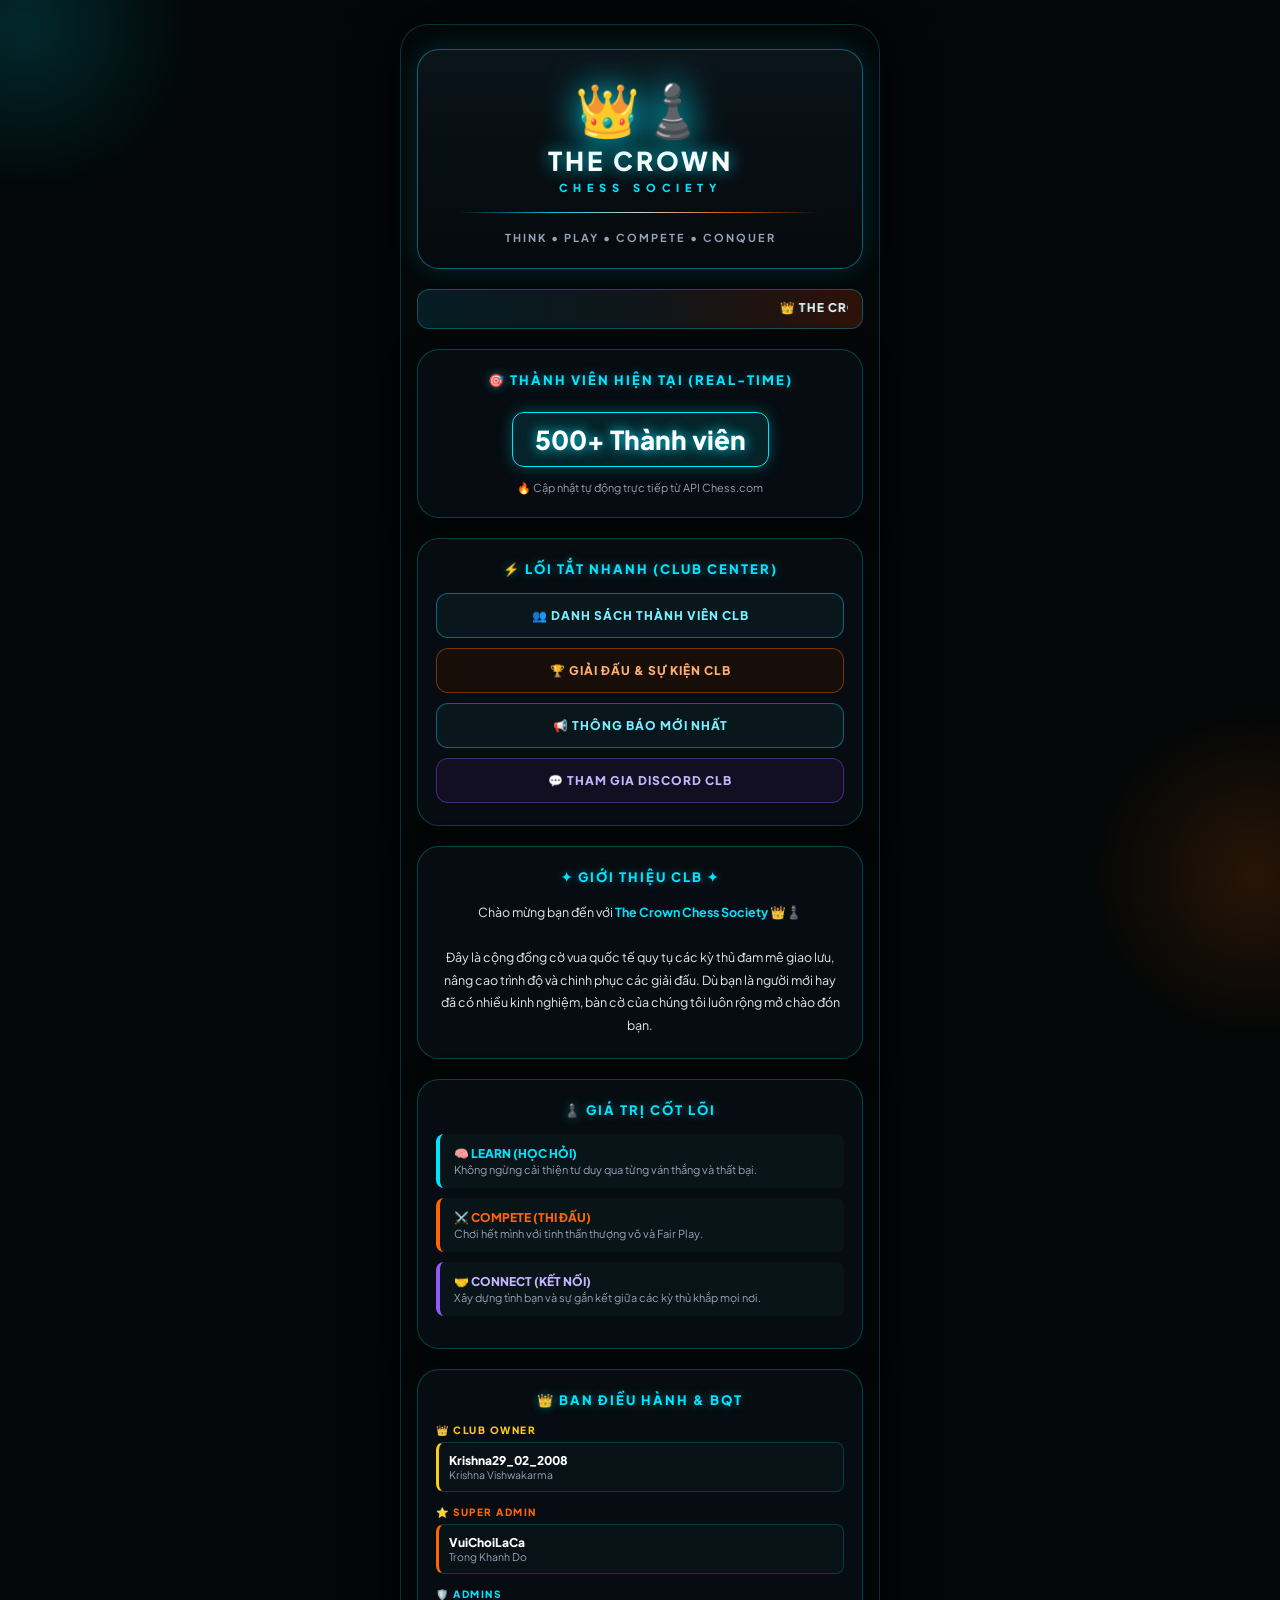
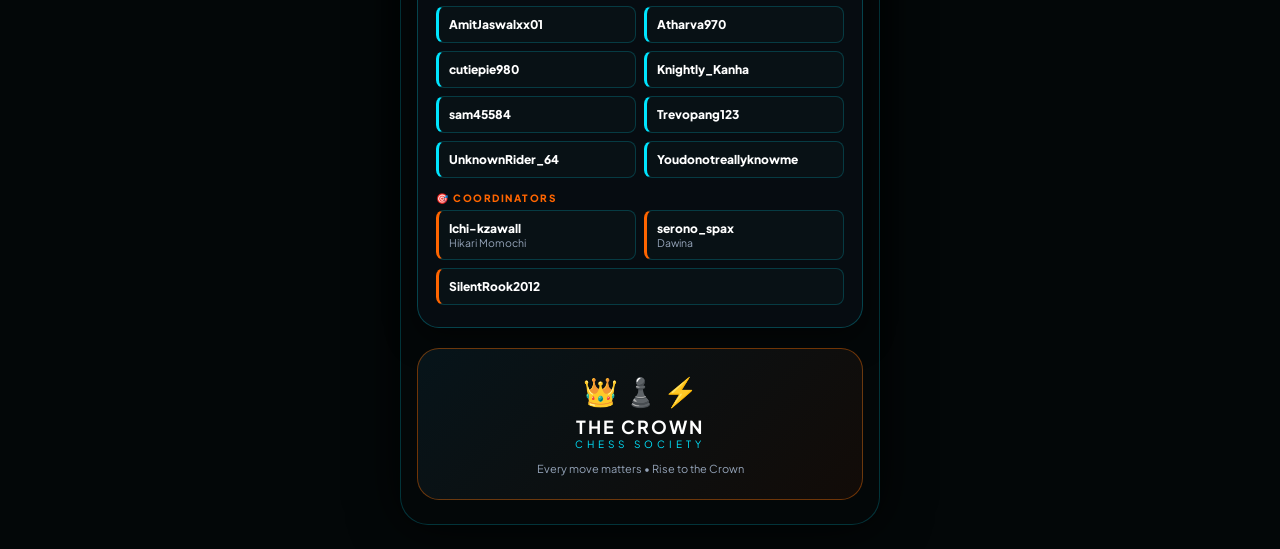
==== index.html @ 69fd46c4 "Create index.html" ====
<!DOCTYPE html>
<html lang="vi">
<head>
  <meta charset="UTF-8" />
  <meta name="viewport" content="width=device-width, initial-scale=1.0" />
  <title>The Crown Chess Society - Official Website</title>
  <link rel="preconnect" href="https://fonts.googleapis.com">
  <link rel="preconnect" href="https://fonts.gstatic.com" crossorigin>
  <link href="https://fonts.googleapis.com/css2?family=Plus+Jakarta+Sans:wght@400;600;700;800;900&display=swap" rel="stylesheet">
  <style>
    :root {
      --bg-dark: #030708;
      --card-bg: rgba(8, 15, 20, 0.75);
      --cyan-neon: #00e5ff;
      --orange-neon: #ff6500;
      --gold: #facc15;
      --purple: #8b5cf6;
      --text-main: #e2e8f0;
      --text-muted: #94a3b8;
      --border-cyan: rgba(0, 229, 255, 0.25);
    }

    * { box-sizing: border-box; margin: 0; padding: 0; }

    body {
      background-color: var(--bg-dark);
      color: var(--text-main);
      font-family: 'Plus Jakarta Sans', sans-serif;
      min-height: 100vh;
      display: flex;
      justify-content: center;
      align-items: center;
      padding: 24px 14px;
      position: relative;
      overflow-x: hidden;
    }

    /* Ambient Glows */
    .glow-top {
      position: fixed; top: -150px; left: -150px; width: 350px; height: 350px;
      background: radial-gradient(circle, rgba(0, 229, 255, 0.15) 0%, rgba(0,0,0,0) 70%);
      pointer-events: none;
    }
    .glow-bottom {
      position: fixed; bottom: -150px; right: -150px; width: 350px; height: 350px;
      background: radial-gradient(circle, rgba(255, 101, 0, 0.15) 0%, rgba(0,0,0,0) 70%);
      pointer-events: none;
    }

    /* Main Container */
    .container {
      width: 100%;
      max-width: 480px;
      background: var(--bg-dark);
      border: 1px solid rgba(0, 229, 255, 0.2);
      border-radius: 28px;
      padding: 24px 16px;
      box-shadow: 0 0 50px rgba(0, 0, 0, 0.9);
      position: relative;
      z-index: 1;
    }

    /* Header */
    .header {
      background: linear-gradient(180deg, rgba(12, 23, 29, 0.85) 0%, rgba(5, 10, 14, 0.95) 100%);
      border: 1px solid rgba(0, 229, 255, 0.4);
      box-shadow: 0 0 30px rgba(0, 229, 255, 0.15);
      border-radius: 22px;
      padding: 32px 20px 24px;
      text-align: center;
      margin-bottom: 20px;
    }
    .header .icon {
      font-size: 52px; line-height: 1; margin-bottom: 10px;
      filter: drop-shadow(0 0 18px var(--cyan-neon));
    }
    .header h1 {
      color: #fff; font-size: 26px; font-weight: 900; letter-spacing: 3px;
      text-shadow: 0 0 16px rgba(0, 229, 255, 0.8); text-transform: uppercase;
    }
    .header .sub-title {
      color: var(--cyan-neon); font-size: 11px; font-weight: 800; letter-spacing: 6px;
      margin-top: 4px; text-transform: uppercase;
    }
    .divider {
      height: 1px; margin: 18px 20px;
      background: linear-gradient(90deg, transparent, var(--cyan-neon), #ffffff, var(--orange-neon), transparent);
      opacity: 0.8;
    }
    .header .tagline {
      color: var(--text-muted); font-size: 11px; font-weight: 700; letter-spacing: 2px;
    }

    /* Marquee Banner */
    .marquee-wrap {
      background: linear-gradient(90deg, rgba(6, 32, 39, 0.9), rgba(16, 24, 29, 0.9), rgba(50, 19, 9, 0.9));
      border: 1px solid rgba(0, 229, 255, 0.3); border-radius: 12px;
      padding: 10px 14px; margin-bottom: 20px; font-size: 12px; font-weight: 800;
      color: #e0f7fa; letter-spacing: 1px;
    }

    /* Sections */
    .section-box {
      background: var(--card-bg); border: 1px solid var(--border-cyan);
      border-radius: 22px; padding: 22px 18px; margin-bottom: 20px;
      box-shadow: 0 10px 30px rgba(0, 0, 0, 0.5);
    }
    .section-title {
      text-align: center; color: var(--cyan-neon); font-size: 13px; font-weight: 900;
      letter-spacing: 2px; text-transform: uppercase; margin-bottom: 16px;
      text-shadow: 0 0 10px rgba(0, 229, 255, 0.4);
    }

    /* Live Counter */
    .live-counter { text-align: center; }
    .counter-badge {
      display: inline-block; margin: 8px 0; padding: 10px 22px;
      background: rgba(0, 229, 255, 0.1); border: 1px solid var(--cyan-neon);
      border-radius: 12px; box-shadow: 0 0 15px rgba(0, 229, 255, 0.3);
    }
    .counter-number {
      font-size: 26px; font-weight: 900; color: #ffffff;
      text-shadow: 0 0 12px var(--cyan-neon);
    }

    /* Quick Links / Shortcuts */
    .btn-list { display: flex; flex-direction: column; gap: 10px; }
    .btn {
      display: block; padding: 14px; border-radius: 12px; text-align: center;
      text-decoration: none; font-size: 12px; font-weight: 800; letter-spacing: 1px;
      transition: all 0.3s ease; border: 1px solid transparent;
    }
    .btn-cyan {
      color: #78efff; background: rgba(11, 26, 32, 0.8);
      border-color: rgba(0, 229, 255, 0.4);
    }
    .btn-cyan:hover {
      background: linear-gradient(135deg, #00e5ff, #008ca3); color: #fff;
      box-shadow: 0 0 18px rgba(0, 229, 255, 0.6);
    }
    .btn-orange {
      color: #ffae6e; background: rgba(28, 16, 9, 0.8);
      border-color: rgba(255, 114, 0, 0.4);
    }
    .btn-orange:hover {
      background: linear-gradient(135deg, #ff8a00, #ff3d00); color: #fff;
      box-shadow: 0 0 18px rgba(255, 101, 0, 0.6);
    }
    .btn-purple {
      color: #c4b5fd; background: rgba(21, 17, 38, 0.8);
      border-color: rgba(139, 92, 246, 0.4);
    }
    .btn-purple:hover {
      background: linear-gradient(135deg, #8b5cf6, #5b21b6); color: #fff;
      box-shadow: 0 0 18px rgba(139, 92, 246, 0.6);
    }

    /* Core Values */
    .val-item {
      background: rgba(11, 24, 29, 0.7); padding: 12px 14px; border-radius: 8px;
      margin-bottom: 10px; border-left: 4px solid var(--cyan-neon);
    }
    .val-item.orange { border-left-color: var(--orange-neon); }
    .val-item.purple { border-left-color: var(--purple); }
    .val-title { font-size: 12px; font-weight: 800; margin-bottom: 2px; }
    .val-desc { color: var(--text-muted); font-size: 11px; }

    /* Members Grid & Admin List */
    .admin-role {
      font-size: 10px; font-weight: 900; letter-spacing: 1.5px; text-transform: uppercase;
      margin-top: 14px; margin-bottom: 6px; color: var(--cyan-neon);
    }
    .member-grid {
      display: grid; grid-template-columns: repeat(2, 1fr); gap: 8px;
    }
    .member-card {
      background: rgba(11, 20, 24, 0.7); border: 1px solid rgba(0, 229, 255, 0.2);
      border-left: 3px solid var(--cyan-neon); padding: 10px; border-radius: 8px;
    }
    .member-card.gold { border-left-color: var(--gold); }
    .member-card.orange { border-left-color: var(--orange-neon); }
    .member-card.full { grid-column: span 2; }
    .member-card a {
      color: #fff; text-decoration: none; font-weight: 800; font-size: 12px; display: block;
    }
    .member-card .sub-info { color: var(--text-muted); font-size: 10.5px; }

    /* Footer */
    .footer {
      text-align: center; padding: 24px 16px;
      background: linear-gradient(135deg, rgba(7, 21, 27, 0.95), rgba(19, 12, 8, 0.95));
      border: 1px solid rgba(255, 114, 0, 0.4); border-radius: 22px;
    }
  </style>
</head>
<body>

  <div class="glow-top"></div>
  <div class="glow-bottom"></div>

  <div class="container">

    <!-- HEADER -->
    <div class="header">
      <div class="icon">👑♟️</div>
      <h1>The Crown</h1>
      <div class="sub-title">Chess Society</div>
      <div class="divider"></div>
      <div class="tagline">THINK &bull; PLAY &bull; COMPETE &bull; CONQUER</div>
    </div>

    <!-- MARQUEE BANNER -->
    <div class="marquee-wrap">
      <marquee direction="left" scrollamount="4">
        👑 THE CROWN CHESS SOCIETY &nbsp;&bull;&nbsp; EVERY MOVE MATTERS &nbsp;&bull;&nbsp; EVERY GAME COUNTS &nbsp;&bull;&nbsp; RISE TO THE CROWN 👑
      </marquee>
    </div>

    <!-- LIVE MEMBER COUNTER -->
    <div class="section-box live-counter">
      <div class="section-title">🎯 THÀNH VIÊN HIỆN TẠI (REAL-TIME)</div>
      <div class="counter-badge">
        <div class="counter-number" id="member-count">Đang tải...</div>
      </div>
      <div style="color: var(--text-muted); font-size: 11px; margin-top: 6px;">
        🔥 Cập nhật tự động trực tiếp từ API Chess.com
      </div>
    </div>

    <!-- CLUB CENTER (QUICK LINKS) -->
    <div class="section-box">
      <div class="section-title">⚡ LỐI TẮT NHANH (CLUB CENTER)</div>
      <div class="btn-list">
        <a href="https://www.chess.com/clubs/members/the-crown-chess-society" target="_blank" class="btn btn-cyan">👥 DANH SÁCH THÀNH VIÊN CLB</a>
        <a href="https://www.chess.com/clubs/events/the-crown-chess-society" target="_blank" class="btn btn-orange">🏆 GIẢI ĐẤU & SỰ KIỆN CLB</a>
        <a href="https://www.chess.com/club/the-crown-chess-society/announcements" target="_blank" class="btn btn-cyan">📢 THÔNG BÁO MỚI NHẤT</a>
        <a href="https://discord.gg/SzBpRwru" target="_blank" class="btn btn-purple">💬 THAM GIA DISCORD CLB</a>
      </div>
    </div>

    <!-- ABOUT / WELCOME -->
    <div class="section-box" style="text-align: center;">
      <div class="section-title">✦ GIỚI THIỆU CLB ✦</div>
      <p style="font-size: 12.5px; line-height: 1.8; color: var(--text-main);">
        Chào mừng bạn đến với <strong style="color: var(--cyan-neon);">The Crown Chess Society</strong> 👑♟️<br><br>
        Đây là cộng đồng cờ vua quốc tế quy tụ các kỳ thủ đam mê giao lưu, nâng cao trình độ và chinh phục các giải đấu. Dù bạn là người mới hay đã có nhiều kinh nghiệm, bàn cờ của chúng tôi luôn rộng mở chào đón bạn.
      </p>
    </div>

    <!-- CORE VALUES -->
    <div class="section-box">
      <div class="section-title">♟️ GIÁ TRỊ CỐT LÕI</div>
      <div class="val-item">
        <div class="val-title" style="color: var(--cyan-neon);">🧠 LEARN (HỌC HỎI)</div>
        <div class="val-desc">Không ngừng cải thiện tư duy qua từng ván thắng và thất bại.</div>
      </div>
      <div class="val-item orange">
        <div class="val-title" style="color: var(--orange-neon);">⚔️ COMPETE (THI ĐẤU)</div>
        <div class="val-desc">Chơi hết mình với tinh thần thượng võ và Fair Play.</div>
      </div>
      <div class="val-item purple">
        <div class="val-title" style="color: #c4b5fd;">🤝 CONNECT (KẾT NỐI)</div>
        <div class="val-desc">Xây dựng tình bạn và sự gắn kết giữa các kỳ thủ khắp mọi nơi.</div>
      </div>
    </div>

    <!-- BAN ĐIỀU HÀNH & THÀNH VIÊN NỔI BẬT -->
    <div class="section-box">
      <div class="section-title">👑 BAN ĐIỀU HÀNH & BQT</div>

      <div class="admin-role" style="color: var(--gold);">👑 CLUB OWNER</div>
      <div class="member-card gold full" style="margin-bottom: 10px;">
        <a href="https://www.chess.com/member/Krishna29_02_2008" target="_blank">Krishna29_02_2008</a>
        <div class="sub-info">Krishna Vishwakarma</div>
      </div>

      <div class="admin-role" style="color: var(--orange-neon);">⭐ SUPER ADMIN</div>
      <div class="member-card orange full" style="margin-bottom: 10px;">
        <a href="https://www.chess.com/member/VuiChoiLaCa" target="_blank">VuiChoiLaCa</a>
        <div class="sub-info">Trong Khanh Do</div>
      </div>

      <div class="admin-role">🛡️ ADMINS</div>
      <div class="member-grid">
        <div class="member-card"><a href="https://www.chess.com/member/AmitJaswalxx01" target="_blank">AmitJaswalxx01</a></div>
        <div class="member-card"><a href="https://www.chess.com/member/Atharva970" target="_blank">Atharva970</a></div>
        <div class="member-card"><a href="https://www.chess.com/member/cutiepie980" target="_blank">cutiepie980</a></div>
        <div class="member-card"><a href="https://www.chess.com/member/Knightly_Kanha" target="_blank">Knightly_Kanha</a></div>
        <div class="member-card"><a href="https://www.chess.com/member/sam45584" target="_blank">sam45584</a></div>
        <div class="member-card"><a href="https://www.chess.com/member/Trevopang123" target="_blank">Trevopang123</a></div>
        <div class="member-card"><a href="https://www.chess.com/member/UnknownRider_64" target="_blank">UnknownRider_64</a></div>
        <div class="member-card"><a href="https://www.chess.com/member/Youdonotreallyknowme" target="_blank">Youdonotreallyknowme</a></div>
      </div>

      <div class="admin-role" style="color: var(--orange-neon);">🎯 COORDINATORS</div>
      <div class="member-grid">
        <div class="member-card orange">
          <a href="https://www.chess.com/member/Ichi-kzawall" target="_blank">Ichi-kzawall</a>
          <div class="sub-info">Hikari Momochi</div>
        </div>
        <div class="member-card orange">
          <a href="https://www.chess.com/member/serono_spax" target="_blank">serono_spax</a>
          <div class="sub-info">Dawina</div>
        </div>
        <div class="member-card orange full">
          <a href="https://www.chess.com/member/SilentRook2012" target="_blank">SilentRook2012</a>
        </div>
      </div>
    </div>

    <!-- FOOTER -->
    <div class="footer">
      <div style="font-size: 28px;">👑 ♟️ ⚡</div>
      <h2 style="color: #fff; font-size: 18px; margin-top: 6px; letter-spacing: 2px;">THE CROWN</h2>
      <div style="color: var(--cyan-neon); font-size: 10px; letter-spacing: 4px; margin-bottom: 12px;">CHESS SOCIETY</div>
      <p style="color: var(--text-muted); font-size: 11px;">Every move matters &bull; Rise to the Crown</p>
    </div>

  </div>

  <!-- SCRIPT FETCH DATA TỰ ĐỘNG TỪ CHESS.COM -->
  <script>
    async function fetchMemberCount() {
      const countElement = document.getElementById('member-count');
      try {
        const response = await fetch('https://api.chess.com/pub/club/the-crown-chess-society/members');
        if (!response.ok) throw new Error('Không thể kết nối API');
        const data = await response.json();
        
        let total = 0;
        if (data.weekly) total += data.weekly.length;
        if (data.monthly) total += data.monthly.length;
        if (data.all_time) total += data.all_time.length;

        countElement.innerText = total > 0 ? total.toLocaleString() + " Members" : "Active";
      } catch (error) {
        console.error('Lỗi khi fetch API Chess.com:', error);
        countElement.innerText = "500+ Thành viên";
      }
    }

    fetchMemberCount();
  </script>
</body>
</html>
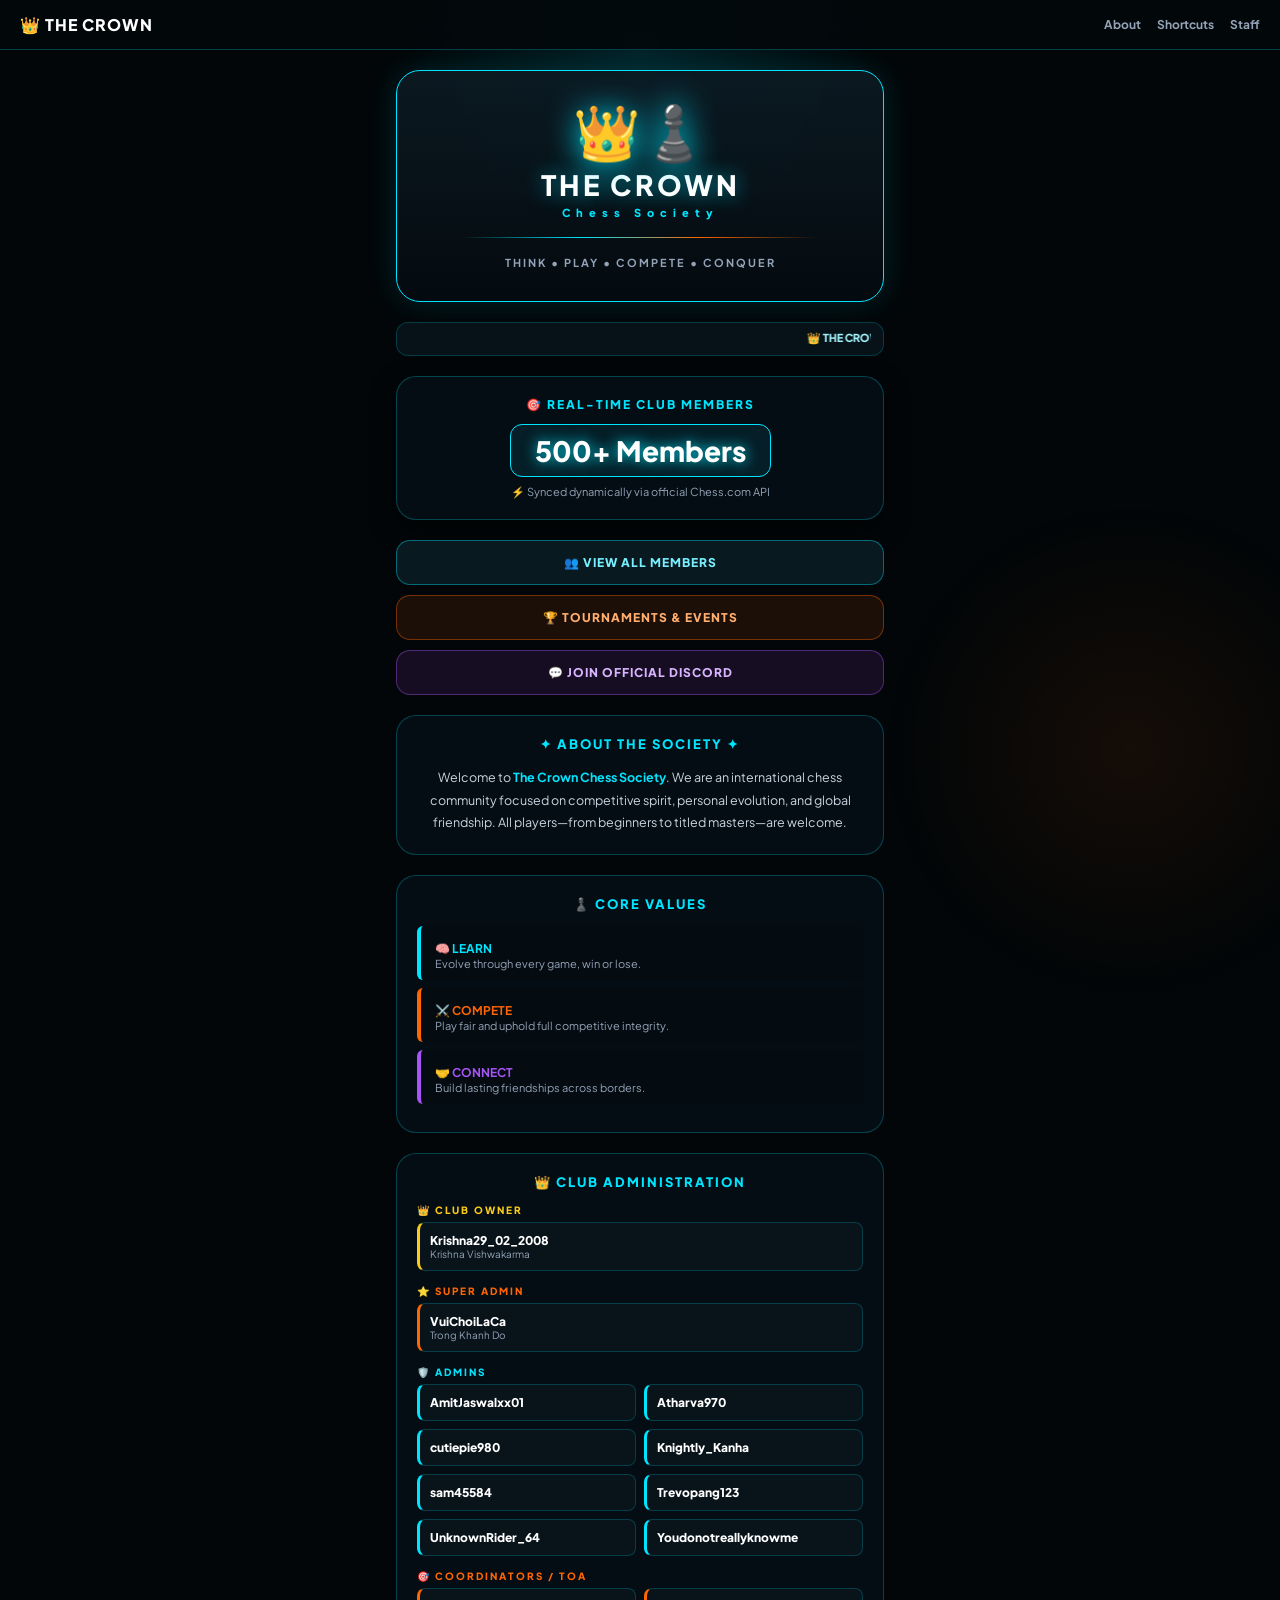
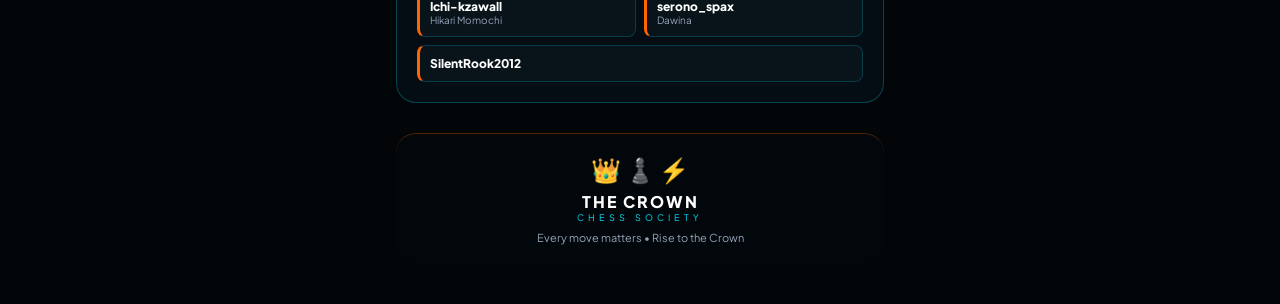
==== commit 7229d356: "Update index.html" ====
--- a/index.html
+++ b/index.html
@@ -1,345 +1,343 @@
 <!DOCTYPE html>
-<html lang="vi">
+<html lang="en">
 <head>
   <meta charset="UTF-8" />
   <meta name="viewport" content="width=device-width, initial-scale=1.0" />
-  <title>The Crown Chess Society - Official Website</title>
+  <title>The Crown Chess Society | Official Portal</title>
   <link rel="preconnect" href="https://fonts.googleapis.com">
   <link rel="preconnect" href="https://fonts.gstatic.com" crossorigin>
-  <link href="https://fonts.googleapis.com/css2?family=Plus+Jakarta+Sans:wght@400;600;700;800;900&display=swap" rel="stylesheet">
+  <link href="https://fonts.googleapis.com/css2?family=Plus+Jakarta+Sans:wght@400;500;600;700;800;900&display=swap" rel="stylesheet">
   <style>
     :root {
-      --bg-dark: #030708;
-      --card-bg: rgba(8, 15, 20, 0.75);
+      --bg-main: #020608;
+      --panel-bg: rgba(7, 16, 23, 0.85);
+      --panel-border: rgba(0, 229, 255, 0.25);
       --cyan-neon: #00e5ff;
       --orange-neon: #ff6500;
       --gold: #facc15;
-      --purple: #8b5cf6;
-      --text-main: #e2e8f0;
-      --text-muted: #94a3b8;
-      --border-cyan: rgba(0, 229, 255, 0.25);
-    }
-
-    * { box-sizing: border-box; margin: 0; padding: 0; }
+      --purple: #a855f7;
+      --text-white: #ffffff;
+      --text-sub: #94a3b8;
+    }
+
+    * { margin: 0; padding: 0; box-sizing: border-box; }
 
     body {
-      background-color: var(--bg-dark);
-      color: var(--text-main);
+      background-color: var(--bg-main);
+      color: #e2e8f0;
       font-family: 'Plus Jakarta Sans', sans-serif;
       min-height: 100vh;
-      display: flex;
-      justify-content: center;
-      align-items: center;
-      padding: 24px 14px;
-      position: relative;
       overflow-x: hidden;
-    }
-
-    /* Ambient Glows */
-    .glow-top {
-      position: fixed; top: -150px; left: -150px; width: 350px; height: 350px;
-      background: radial-gradient(circle, rgba(0, 229, 255, 0.15) 0%, rgba(0,0,0,0) 70%);
-      pointer-events: none;
-    }
-    .glow-bottom {
-      position: fixed; bottom: -150px; right: -150px; width: 350px; height: 350px;
-      background: radial-gradient(circle, rgba(255, 101, 0, 0.15) 0%, rgba(0,0,0,0) 70%);
-      pointer-events: none;
-    }
-
-    /* Main Container */
-    .container {
-      width: 100%;
-      max-width: 480px;
-      background: var(--bg-dark);
-      border: 1px solid rgba(0, 229, 255, 0.2);
-      border-radius: 28px;
-      padding: 24px 16px;
-      box-shadow: 0 0 50px rgba(0, 0, 0, 0.9);
-      position: relative;
-      z-index: 1;
-    }
-
-    /* Header */
-    .header {
-      background: linear-gradient(180deg, rgba(12, 23, 29, 0.85) 0%, rgba(5, 10, 14, 0.95) 100%);
-      border: 1px solid rgba(0, 229, 255, 0.4);
+      padding-bottom: 40px;
+    }
+
+    /* Background Ambient Glows */
+    .ambient-glow-1 {
+      position: fixed; top: -100px; left: 50%; transform: translateX(-50%);
+      width: 600px; height: 300px;
+      background: radial-gradient(circle, rgba(0, 229, 255, 0.12) 0%, rgba(0, 0, 0, 0) 70%);
+      pointer-events: none; z-index: 0;
+    }
+    .ambient-glow-2 {
+      position: fixed; bottom: -100px; right: -100px;
+      width: 500px; height: 500px;
+      background: radial-gradient(circle, rgba(255, 101, 0, 0.08) 0%, rgba(0, 0, 0, 0) 70%);
+      pointer-events: none; z-index: 0;
+    }
+
+    /* Sticky Navigation Header */
+    nav {
+      position: sticky; top: 0; z-index: 100;
+      background: rgba(3, 8, 12, 0.9);
+      backdrop-filter: blur(12px);
+      border-bottom: 1px solid var(--panel-border);
+      padding: 14px 20px;
+      display: flex; justify-content: space-between; align-items: center;
+    }
+    .nav-brand {
+      display: flex; align-items: center; gap: 10px;
+      text-decoration: none; color: #fff; font-weight: 900; font-size: 16px; letter-spacing: 1px;
+    }
+    .nav-links {
+      display: flex; gap: 16px;
+    }
+    .nav-link {
+      color: var(--text-sub); text-decoration: none; font-size: 12px; font-weight: 700;
+      transition: color 0.3s ease;
+    }
+    .nav-link:hover, .nav-link.active { color: var(--cyan-neon); }
+
+    /* App Wrapper */
+    .app-container {
+      max-width: 520px; margin: 20px auto 0; padding: 0 16px;
+      position: relative; z-index: 1;
+    }
+
+    /* Hero Section */
+    .hero-banner {
+      background: linear-gradient(180deg, rgba(12, 27, 36, 0.9) 0%, rgba(4, 11, 16, 0.95) 100%);
+      border: 1px solid var(--cyan-neon);
       box-shadow: 0 0 30px rgba(0, 229, 255, 0.15);
-      border-radius: 22px;
-      padding: 32px 20px 24px;
-      text-align: center;
-      margin-bottom: 20px;
-    }
-    .header .icon {
-      font-size: 52px; line-height: 1; margin-bottom: 10px;
-      filter: drop-shadow(0 0 18px var(--cyan-neon));
-    }
-    .header h1 {
-      color: #fff; font-size: 26px; font-weight: 900; letter-spacing: 3px;
-      text-shadow: 0 0 16px rgba(0, 229, 255, 0.8); text-transform: uppercase;
-    }
-    .header .sub-title {
-      color: var(--cyan-neon); font-size: 11px; font-weight: 800; letter-spacing: 6px;
-      margin-top: 4px; text-transform: uppercase;
-    }
-    .divider {
-      height: 1px; margin: 18px 20px;
-      background: linear-gradient(90deg, transparent, var(--cyan-neon), #ffffff, var(--orange-neon), transparent);
-      opacity: 0.8;
-    }
-    .header .tagline {
-      color: var(--text-muted); font-size: 11px; font-weight: 700; letter-spacing: 2px;
-    }
-
-    /* Marquee Banner */
-    .marquee-wrap {
-      background: linear-gradient(90deg, rgba(6, 32, 39, 0.9), rgba(16, 24, 29, 0.9), rgba(50, 19, 9, 0.9));
-      border: 1px solid rgba(0, 229, 255, 0.3); border-radius: 12px;
-      padding: 10px 14px; margin-bottom: 20px; font-size: 12px; font-weight: 800;
-      color: #e0f7fa; letter-spacing: 1px;
-    }
-
-    /* Sections */
-    .section-box {
-      background: var(--card-bg); border: 1px solid var(--border-cyan);
-      border-radius: 22px; padding: 22px 18px; margin-bottom: 20px;
-      box-shadow: 0 10px 30px rgba(0, 0, 0, 0.5);
-    }
-    .section-title {
-      text-align: center; color: var(--cyan-neon); font-size: 13px; font-weight: 900;
-      letter-spacing: 2px; text-transform: uppercase; margin-bottom: 16px;
-      text-shadow: 0 0 10px rgba(0, 229, 255, 0.4);
-    }
-
-    /* Live Counter */
-    .live-counter { text-align: center; }
-    .counter-badge {
-      display: inline-block; margin: 8px 0; padding: 10px 22px;
-      background: rgba(0, 229, 255, 0.1); border: 1px solid var(--cyan-neon);
-      border-radius: 12px; box-shadow: 0 0 15px rgba(0, 229, 255, 0.3);
-    }
-    .counter-number {
-      font-size: 26px; font-weight: 900; color: #ffffff;
-      text-shadow: 0 0 12px var(--cyan-neon);
-    }
-
-    /* Quick Links / Shortcuts */
-    .btn-list { display: flex; flex-direction: column; gap: 10px; }
-    .btn {
-      display: block; padding: 14px; border-radius: 12px; text-align: center;
-      text-decoration: none; font-size: 12px; font-weight: 800; letter-spacing: 1px;
-      transition: all 0.3s ease; border: 1px solid transparent;
-    }
-    .btn-cyan {
-      color: #78efff; background: rgba(11, 26, 32, 0.8);
-      border-color: rgba(0, 229, 255, 0.4);
-    }
-    .btn-cyan:hover {
-      background: linear-gradient(135deg, #00e5ff, #008ca3); color: #fff;
-      box-shadow: 0 0 18px rgba(0, 229, 255, 0.6);
-    }
-    .btn-orange {
-      color: #ffae6e; background: rgba(28, 16, 9, 0.8);
-      border-color: rgba(255, 114, 0, 0.4);
-    }
-    .btn-orange:hover {
-      background: linear-gradient(135deg, #ff8a00, #ff3d00); color: #fff;
-      box-shadow: 0 0 18px rgba(255, 101, 0, 0.6);
-    }
-    .btn-purple {
-      color: #c4b5fd; background: rgba(21, 17, 38, 0.8);
-      border-color: rgba(139, 92, 246, 0.4);
-    }
-    .btn-purple:hover {
-      background: linear-gradient(135deg, #8b5cf6, #5b21b6); color: #fff;
-      box-shadow: 0 0 18px rgba(139, 92, 246, 0.6);
+      border-radius: 24px; padding: 32px 20px; text-align: center; margin-bottom: 20px;
+    }
+    .hero-crown { font-size: 54px; line-height: 1; filter: drop-shadow(0 0 16px var(--cyan-neon)); }
+    .hero-title {
+      color: #fff; font-size: 28px; font-weight: 900; letter-spacing: 3px;
+      text-shadow: 0 0 20px rgba(0, 229, 255, 0.6); text-transform: uppercase; margin-top: 10px;
+    }
+    .hero-subtitle {
+      color: var(--cyan-neon); font-size: 11px; font-weight: 800; letter-spacing: 6px; margin-top: 4px;
+    }
+    .hero-divider {
+      height: 1px; margin: 18px auto; width: 80%;
+      background: linear-gradient(90deg, transparent, var(--cyan-neon), var(--orange-neon), transparent);
+    }
+    .hero-motto { color: var(--text-sub); font-size: 11px; font-weight: 700; letter-spacing: 2px; }
+
+    /* Ticker Banner */
+    .ticker-bar {
+      background: rgba(8, 22, 29, 0.8); border: 1px solid rgba(0, 229, 255, 0.2);
+      border-radius: 12px; padding: 8px 12px; margin-bottom: 20px;
+      font-size: 11px; font-weight: 800; color: #a5f3fc;
+    }
+
+    /* Live Counter Section */
+    .live-card {
+      background: var(--panel-bg); border: 1px solid var(--panel-border);
+      border-radius: 20px; padding: 20px; text-align: center; margin-bottom: 20px;
+      box-shadow: 0 10px 25px rgba(0, 0, 0, 0.5);
+    }
+    .card-label {
+      color: var(--cyan-neon); font-size: 12px; font-weight: 900; letter-spacing: 2px;
+      text-transform: uppercase; margin-bottom: 12px; display: block;
+    }
+    .counter-display {
+      display: inline-block; padding: 8px 24px;
+      background: rgba(0, 229, 255, 0.08); border: 1px solid var(--cyan-neon);
+      border-radius: 12px; font-size: 28px; font-weight: 900; color: #fff;
+      text-shadow: 0 0 14px var(--cyan-neon);
+    }
+
+    /* Action Shortcuts */
+    .shortcuts-grid { display: flex; flex-direction: column; gap: 10px; margin-bottom: 20px; }
+    .action-btn {
+      display: flex; align-items: center; justify-content: center; gap: 8px;
+      padding: 14px; border-radius: 14px; text-decoration: none; font-size: 12px;
+      font-weight: 800; letter-spacing: 1px; transition: all 0.3s ease; border: 1px solid;
+    }
+    .btn-members {
+      color: #78efff; background: rgba(10, 30, 38, 0.8); border-color: rgba(0, 229, 255, 0.4);
+    }
+    .btn-members:hover { background: var(--cyan-neon); color: #000; box-shadow: 0 0 20px rgba(0,229,255,0.6); }
+
+    .btn-events {
+      color: #ffae6e; background: rgba(35, 18, 9, 0.8); border-color: rgba(255, 101, 0, 0.4);
+    }
+    .btn-events:hover { background: var(--orange-neon); color: #fff; box-shadow: 0 0 20px rgba(255,101,0,0.6); }
+
+    .btn-discord {
+      color: #d8b4fe; background: rgba(28, 16, 42, 0.8); border-color: rgba(168, 85, 247, 0.4);
+    }
+    .btn-discord:hover { background: var(--purple); color: #fff; box-shadow: 0 0 20px rgba(168,85,247,0.6); }
+
+    /* Content Cards */
+    .content-panel {
+      background: var(--panel-bg); border: 1px solid var(--panel-border);
+      border-radius: 20px; padding: 20px; margin-bottom: 20px;
+    }
+    .panel-header {
+      font-size: 13px; font-weight: 900; color: var(--cyan-neon); letter-spacing: 2px;
+      text-transform: uppercase; margin-bottom: 14px; text-align: center;
     }
 
     /* Core Values */
-    .val-item {
-      background: rgba(11, 24, 29, 0.7); padding: 12px 14px; border-radius: 8px;
-      margin-bottom: 10px; border-left: 4px solid var(--cyan-neon);
-    }
-    .val-item.orange { border-left-color: var(--orange-neon); }
-    .val-item.purple { border-left-color: var(--purple); }
-    .val-title { font-size: 12px; font-weight: 800; margin-bottom: 2px; }
-    .val-desc { color: var(--text-muted); font-size: 11px; }
-
-    /* Members Grid & Admin List */
-    .admin-role {
-      font-size: 10px; font-weight: 900; letter-spacing: 1.5px; text-transform: uppercase;
-      margin-top: 14px; margin-bottom: 6px; color: var(--cyan-neon);
-    }
-    .member-grid {
-      display: grid; grid-template-columns: repeat(2, 1fr); gap: 8px;
-    }
-    .member-card {
-      background: rgba(11, 20, 24, 0.7); border: 1px solid rgba(0, 229, 255, 0.2);
+    .value-box {
+      background: rgba(4, 11, 16, 0.6); border-left: 4px solid var(--cyan-neon);
+      padding: 10px 14px; border-radius: 6px; margin-bottom: 8px;
+    }
+    .value-box.orange { border-left-color: var(--orange-neon); }
+    .value-box.purple { border-left-color: var(--purple); }
+
+    /* Staff Directory */
+    .staff-group-title {
+      font-size: 10px; font-weight: 900; letter-spacing: 2px; text-transform: uppercase;
+      margin: 14px 0 6px; color: var(--text-sub);
+    }
+    .staff-grid { display: grid; grid-template-columns: repeat(2, 1fr); gap: 8px; }
+    .staff-card {
+      background: rgba(11, 24, 32, 0.6); border: 1px solid rgba(0, 229, 255, 0.2);
       border-left: 3px solid var(--cyan-neon); padding: 10px; border-radius: 8px;
     }
-    .member-card.gold { border-left-color: var(--gold); }
-    .member-card.orange { border-left-color: var(--orange-neon); }
-    .member-card.full { grid-column: span 2; }
-    .member-card a {
-      color: #fff; text-decoration: none; font-weight: 800; font-size: 12px; display: block;
-    }
-    .member-card .sub-info { color: var(--text-muted); font-size: 10.5px; }
+    .staff-card.gold { border-left-color: var(--gold); }
+    .staff-card.orange { border-left-color: var(--orange-neon); }
+    .staff-card.full { grid-column: span 2; }
+    .staff-card a { color: #fff; text-decoration: none; font-weight: 800; font-size: 12px; display: block; }
+    .staff-card .alias { color: var(--text-sub); font-size: 10px; }
 
     /* Footer */
-    .footer {
-      text-align: center; padding: 24px 16px;
-      background: linear-gradient(135deg, rgba(7, 21, 27, 0.95), rgba(19, 12, 8, 0.95));
-      border: 1px solid rgba(255, 114, 0, 0.4); border-radius: 22px;
+    footer {
+      text-align: center; padding: 20px; border-top: 1px solid rgba(255, 101, 0, 0.3);
+      background: rgba(3, 8, 12, 0.95); border-radius: 20px; margin-top: 30px;
     }
   </style>
 </head>
 <body>
 
-  <div class="glow-top"></div>
-  <div class="glow-bottom"></div>
-
-  <div class="container">
-
-    <!-- HEADER -->
-    <div class="header">
-      <div class="icon">👑♟️</div>
-      <h1>The Crown</h1>
-      <div class="sub-title">Chess Society</div>
-      <div class="divider"></div>
-      <div class="tagline">THINK &bull; PLAY &bull; COMPETE &bull; CONQUER</div>
-    </div>
-
-    <!-- MARQUEE BANNER -->
-    <div class="marquee-wrap">
+  <div class="ambient-glow-1"></div>
+  <div class="ambient-glow-2"></div>
+
+  <!-- NAVIGATION NAVBAR -->
+  <nav>
+    <a href="#" class="nav-brand">👑 THE CROWN</a>
+    <div class="nav-links">
+      <a href="#about" class="nav-link">About</a>
+      <a href="#members" class="nav-link">Shortcuts</a>
+      <a href="#staff" class="nav-link">Staff</a>
+    </div>
+  </nav>
+
+  <!-- MAIN APP CONTAINER -->
+  <div class="app-container">
+
+    <!-- HERO BANNER -->
+    <div class="hero-banner">
+      <div class="hero-crown">👑♟️</div>
+      <div class="hero-title">The Crown</div>
+      <div class="hero-subtitle">Chess Society</div>
+      <div class="hero-divider"></div>
+      <div class="hero-motto">THINK &bull; PLAY &bull; COMPETE &bull; CONQUER</div>
+    </div>
+
+    <!-- LIVE TICKER -->
+    <div class="ticker-bar">
       <marquee direction="left" scrollamount="4">
         👑 THE CROWN CHESS SOCIETY &nbsp;&bull;&nbsp; EVERY MOVE MATTERS &nbsp;&bull;&nbsp; EVERY GAME COUNTS &nbsp;&bull;&nbsp; RISE TO THE CROWN 👑
       </marquee>
     </div>
 
-    <!-- LIVE MEMBER COUNTER -->
-    <div class="section-box live-counter">
-      <div class="section-title">🎯 THÀNH VIÊN HIỆN TẠI (REAL-TIME)</div>
-      <div class="counter-badge">
-        <div class="counter-number" id="member-count">Đang tải...</div>
-      </div>
-      <div style="color: var(--text-muted); font-size: 11px; margin-top: 6px;">
-        🔥 Cập nhật tự động trực tiếp từ API Chess.com
-      </div>
-    </div>
-
-    <!-- CLUB CENTER (QUICK LINKS) -->
-    <div class="section-box">
-      <div class="section-title">⚡ LỐI TẮT NHANH (CLUB CENTER)</div>
-      <div class="btn-list">
-        <a href="https://www.chess.com/clubs/members/the-crown-chess-society" target="_blank" class="btn btn-cyan">👥 DANH SÁCH THÀNH VIÊN CLB</a>
-        <a href="https://www.chess.com/clubs/events/the-crown-chess-society" target="_blank" class="btn btn-orange">🏆 GIẢI ĐẤU & SỰ KIỆN CLB</a>
-        <a href="https://www.chess.com/club/the-crown-chess-society/announcements" target="_blank" class="btn btn-cyan">📢 THÔNG BÁO MỚI NHẤT</a>
-        <a href="https://discord.gg/SzBpRwru" target="_blank" class="btn btn-purple">💬 THAM GIA DISCORD CLB</a>
-      </div>
-    </div>
-
-    <!-- ABOUT / WELCOME -->
-    <div class="section-box" style="text-align: center;">
-      <div class="section-title">✦ GIỚI THIỆU CLB ✦</div>
-      <p style="font-size: 12.5px; line-height: 1.8; color: var(--text-main);">
-        Chào mừng bạn đến với <strong style="color: var(--cyan-neon);">The Crown Chess Society</strong> 👑♟️<br><br>
-        Đây là cộng đồng cờ vua quốc tế quy tụ các kỳ thủ đam mê giao lưu, nâng cao trình độ và chinh phục các giải đấu. Dù bạn là người mới hay đã có nhiều kinh nghiệm, bàn cờ của chúng tôi luôn rộng mở chào đón bạn.
+    <!-- REAL-TIME CHESS.COM API MEMBER COUNTER -->
+    <div class="live-card">
+      <span class="card-label">🎯 Real-Time Club Members</span>
+      <div class="counter-display" id="member-counter">Loading...</div>
+      <div style="color: var(--text-sub); font-size: 11px; margin-top: 8px;">
+        ⚡ Synced dynamically via official Chess.com API
+      </div>
+    </div>
+
+    <!-- ACTION SHORTCUTS (CLUB CENTER) -->
+    <div id="members" class="shortcuts-grid">
+      <a href="https://www.chess.com/clubs/members/the-crown-chess-society" target="_blank" class="action-btn btn-members">
+        👥 VIEW ALL MEMBERS
+      </a>
+      <a href="https://www.chess.com/clubs/events/the-crown-chess-society" target="_blank" class="action-btn btn-events">
+        🏆 TOURNAMENTS & EVENTS
+      </a>
+      <a href="https://discord.gg/SzBpRwru" target="_blank" class="action-btn btn-discord">
+        💬 JOIN OFFICIAL DISCORD
+      </a>
+    </div>
+
+    <!-- ABOUT SECTION -->
+    <div id="about" class="content-panel">
+      <div class="panel-header">✦ ABOUT THE SOCIETY ✦</div>
+      <p style="font-size: 12.5px; line-height: 1.8; color: #cbd5e1; text-align: center;">
+        Welcome to <strong style="color: var(--cyan-neon);">The Crown Chess Society</strong>. We are an international chess community focused on competitive spirit, personal evolution, and global friendship. All players—from beginners to titled masters—are welcome.
       </p>
     </div>
 
     <!-- CORE VALUES -->
-    <div class="section-box">
-      <div class="section-title">♟️ GIÁ TRỊ CỐT LÕI</div>
-      <div class="val-item">
-        <div class="val-title" style="color: var(--cyan-neon);">🧠 LEARN (HỌC HỎI)</div>
-        <div class="val-desc">Không ngừng cải thiện tư duy qua từng ván thắng và thất bại.</div>
-      </div>
-      <div class="val-item orange">
-        <div class="val-title" style="color: var(--orange-neon);">⚔️ COMPETE (THI ĐẤU)</div>
-        <div class="val-desc">Chơi hết mình với tinh thần thượng võ và Fair Play.</div>
-      </div>
-      <div class="val-item purple">
-        <div class="val-title" style="color: #c4b5fd;">🤝 CONNECT (KẾT NỐI)</div>
-        <div class="val-desc">Xây dựng tình bạn và sự gắn kết giữa các kỳ thủ khắp mọi nơi.</div>
-      </div>
-    </div>
-
-    <!-- BAN ĐIỀU HÀNH & THÀNH VIÊN NỔI BẬT -->
-    <div class="section-box">
-      <div class="section-title">👑 BAN ĐIỀU HÀNH & BQT</div>
-
-      <div class="admin-role" style="color: var(--gold);">👑 CLUB OWNER</div>
-      <div class="member-card gold full" style="margin-bottom: 10px;">
+    <div class="content-panel">
+      <div class="panel-header">♟️ CORE VALUES</div>
+      <div class="value-box">
+        <strong style="color: var(--cyan-neon); font-size: 12px;">🧠 LEARN</strong>
+        <p style="color: var(--text-sub); font-size: 11px;">Evolve through every game, win or lose.</p>
+      </div>
+      <div class="value-box orange">
+        <strong style="color: var(--orange-neon); font-size: 12px;">⚔️ COMPETE</strong>
+        <p style="color: var(--text-sub); font-size: 11px;">Play fair and uphold full competitive integrity.</p>
+      </div>
+      <div class="value-box purple">
+        <strong style="color: var(--purple); font-size: 12px;">🤝 CONNECT</strong>
+        <p style="color: var(--text-sub); font-size: 11px;">Build lasting friendships across borders.</p>
+      </div>
+    </div>
+
+    <!-- ADMINISTRATION / STAFF DIRECTORY -->
+    <div id="staff" class="content-panel">
+      <div class="panel-header">👑 CLUB ADMINISTRATION</div>
+
+      <div class="staff-group-title" style="color: var(--gold);">👑 Club Owner</div>
+      <div class="staff-card gold full" style="margin-bottom: 10px;">
         <a href="https://www.chess.com/member/Krishna29_02_2008" target="_blank">Krishna29_02_2008</a>
-        <div class="sub-info">Krishna Vishwakarma</div>
-      </div>
-
-      <div class="admin-role" style="color: var(--orange-neon);">⭐ SUPER ADMIN</div>
-      <div class="member-card orange full" style="margin-bottom: 10px;">
+        <div class="alias">Krishna Vishwakarma</div>
+      </div>
+
+      <div class="staff-group-title" style="color: var(--orange-neon);">⭐ Super Admin</div>
+      <div class="staff-card orange full" style="margin-bottom: 10px;">
         <a href="https://www.chess.com/member/VuiChoiLaCa" target="_blank">VuiChoiLaCa</a>
-        <div class="sub-info">Trong Khanh Do</div>
-      </div>
-
-      <div class="admin-role">🛡️ ADMINS</div>
-      <div class="member-grid">
-        <div class="member-card"><a href="https://www.chess.com/member/AmitJaswalxx01" target="_blank">AmitJaswalxx01</a></div>
-        <div class="member-card"><a href="https://www.chess.com/member/Atharva970" target="_blank">Atharva970</a></div>
-        <div class="member-card"><a href="https://www.chess.com/member/cutiepie980" target="_blank">cutiepie980</a></div>
-        <div class="member-card"><a href="https://www.chess.com/member/Knightly_Kanha" target="_blank">Knightly_Kanha</a></div>
-        <div class="member-card"><a href="https://www.chess.com/member/sam45584" target="_blank">sam45584</a></div>
-        <div class="member-card"><a href="https://www.chess.com/member/Trevopang123" target="_blank">Trevopang123</a></div>
-        <div class="member-card"><a href="https://www.chess.com/member/UnknownRider_64" target="_blank">UnknownRider_64</a></div>
-        <div class="member-card"><a href="https://www.chess.com/member/Youdonotreallyknowme" target="_blank">Youdonotreallyknowme</a></div>
-      </div>
-
-      <div class="admin-role" style="color: var(--orange-neon);">🎯 COORDINATORS</div>
-      <div class="member-grid">
-        <div class="member-card orange">
+        <div class="alias">Trong Khanh Do</div>
+      </div>
+
+      <div class="staff-group-title" style="color: var(--cyan-neon);">🛡️ Admins</div>
+      <div class="staff-grid">
+        <div class="staff-card"><a href="https://www.chess.com/member/AmitJaswalxx01" target="_blank">AmitJaswalxx01</a></div>
+        <div class="staff-card"><a href="https://www.chess.com/member/Atharva970" target="_blank">Atharva970</a></div>
+        <div class="staff-card"><a href="https://www.chess.com/member/cutiepie980" target="_blank">cutiepie980</a></div>
+        <div class="staff-card"><a href="https://www.chess.com/member/Knightly_Kanha" target="_blank">Knightly_Kanha</a></div>
+        <div class="staff-card"><a href="https://www.chess.com/member/sam45584" target="_blank">sam45584</a></div>
+        <div class="staff-card"><a href="https://www.chess.com/member/Trevopang123" target="_blank">Trevopang123</a></div>
+        <div class="staff-card"><a href="https://www.chess.com/member/UnknownRider_64" target="_blank">UnknownRider_64</a></div>
+        <div class="staff-card"><a href="https://www.chess.com/member/Youdonotreallyknowme" target="_blank">Youdonotreallyknowme</a></div>
+      </div>
+
+      <div class="staff-group-title" style="color: var(--orange-neon);">🎯 Coordinators / TOA</div>
+      <div class="staff-grid" style="margin-top: 6px;">
+        <div class="staff-card orange">
           <a href="https://www.chess.com/member/Ichi-kzawall" target="_blank">Ichi-kzawall</a>
-          <div class="sub-info">Hikari Momochi</div>
+          <div class="alias">Hikari Momochi</div>
         </div>
-        <div class="member-card orange">
+        <div class="staff-card orange">
           <a href="https://www.chess.com/member/serono_spax" target="_blank">serono_spax</a>
-          <div class="sub-info">Dawina</div>
+          <div class="alias">Dawina</div>
         </div>
-        <div class="member-card orange full">
+        <div class="staff-card orange full">
           <a href="https://www.chess.com/member/SilentRook2012" target="_blank">SilentRook2012</a>
         </div>
       </div>
     </div>
 
     <!-- FOOTER -->
-    <div class="footer">
-      <div style="font-size: 28px;">👑 ♟️ ⚡</div>
-      <h2 style="color: #fff; font-size: 18px; margin-top: 6px; letter-spacing: 2px;">THE CROWN</h2>
-      <div style="color: var(--cyan-neon); font-size: 10px; letter-spacing: 4px; margin-bottom: 12px;">CHESS SOCIETY</div>
-      <p style="color: var(--text-muted); font-size: 11px;">Every move matters &bull; Rise to the Crown</p>
-    </div>
+    <footer>
+      <div style="font-size: 24px;">👑 ♟️ ⚡</div>
+      <div style="color: #fff; font-weight: 900; font-size: 16px; margin-top: 6px; letter-spacing: 2px;">THE CROWN</div>
+      <div style="color: var(--cyan-neon); font-size: 9px; letter-spacing: 4px; margin-bottom: 8px;">CHESS SOCIETY</div>
+      <p style="color: var(--text-sub); font-size: 11px;">Every move matters &bull; Rise to the Crown</p>
+    </footer>
 
   </div>
 
-  <!-- SCRIPT FETCH DATA TỰ ĐỘNG TỪ CHESS.COM -->
+  <!-- SCRIPT: FETCH REAL-TIME DATA FROM CHESS.COM PUBLIC API -->
   <script>
-    async function fetchMemberCount() {
-      const countElement = document.getElementById('member-count');
+    async function updateMemberCount() {
+      const display = document.getElementById('member-counter');
       try {
-        const response = await fetch('https://api.chess.com/pub/club/the-crown-chess-society/members');
-        if (!response.ok) throw new Error('Không thể kết nối API');
-        const data = await response.json();
+        const res = await fetch('https://api.chess.com/pub/club/the-crown-chess-society/members');
+        if (!res.ok) throw new Error('Network error');
+        const data = await res.json();
         
         let total = 0;
         if (data.weekly) total += data.weekly.length;
         if (data.monthly) total += data.monthly.length;
         if (data.all_time) total += data.all_time.length;
 
-        countElement.innerText = total > 0 ? total.toLocaleString() + " Members" : "Active";
-      } catch (error) {
-        console.error('Lỗi khi fetch API Chess.com:', error);
-        countElement.innerText = "500+ Thành viên";
+        display.innerText = total > 0 ? total.toLocaleString() + " Members" : "Active";
+      } catch (err) {
+        console.error('API Error:', err);
+        display.innerText = "500+ Members";
       }
     }
 
-    fetchMemberCount();
+    updateMemberCount();
   </script>
 </body>
 </html>
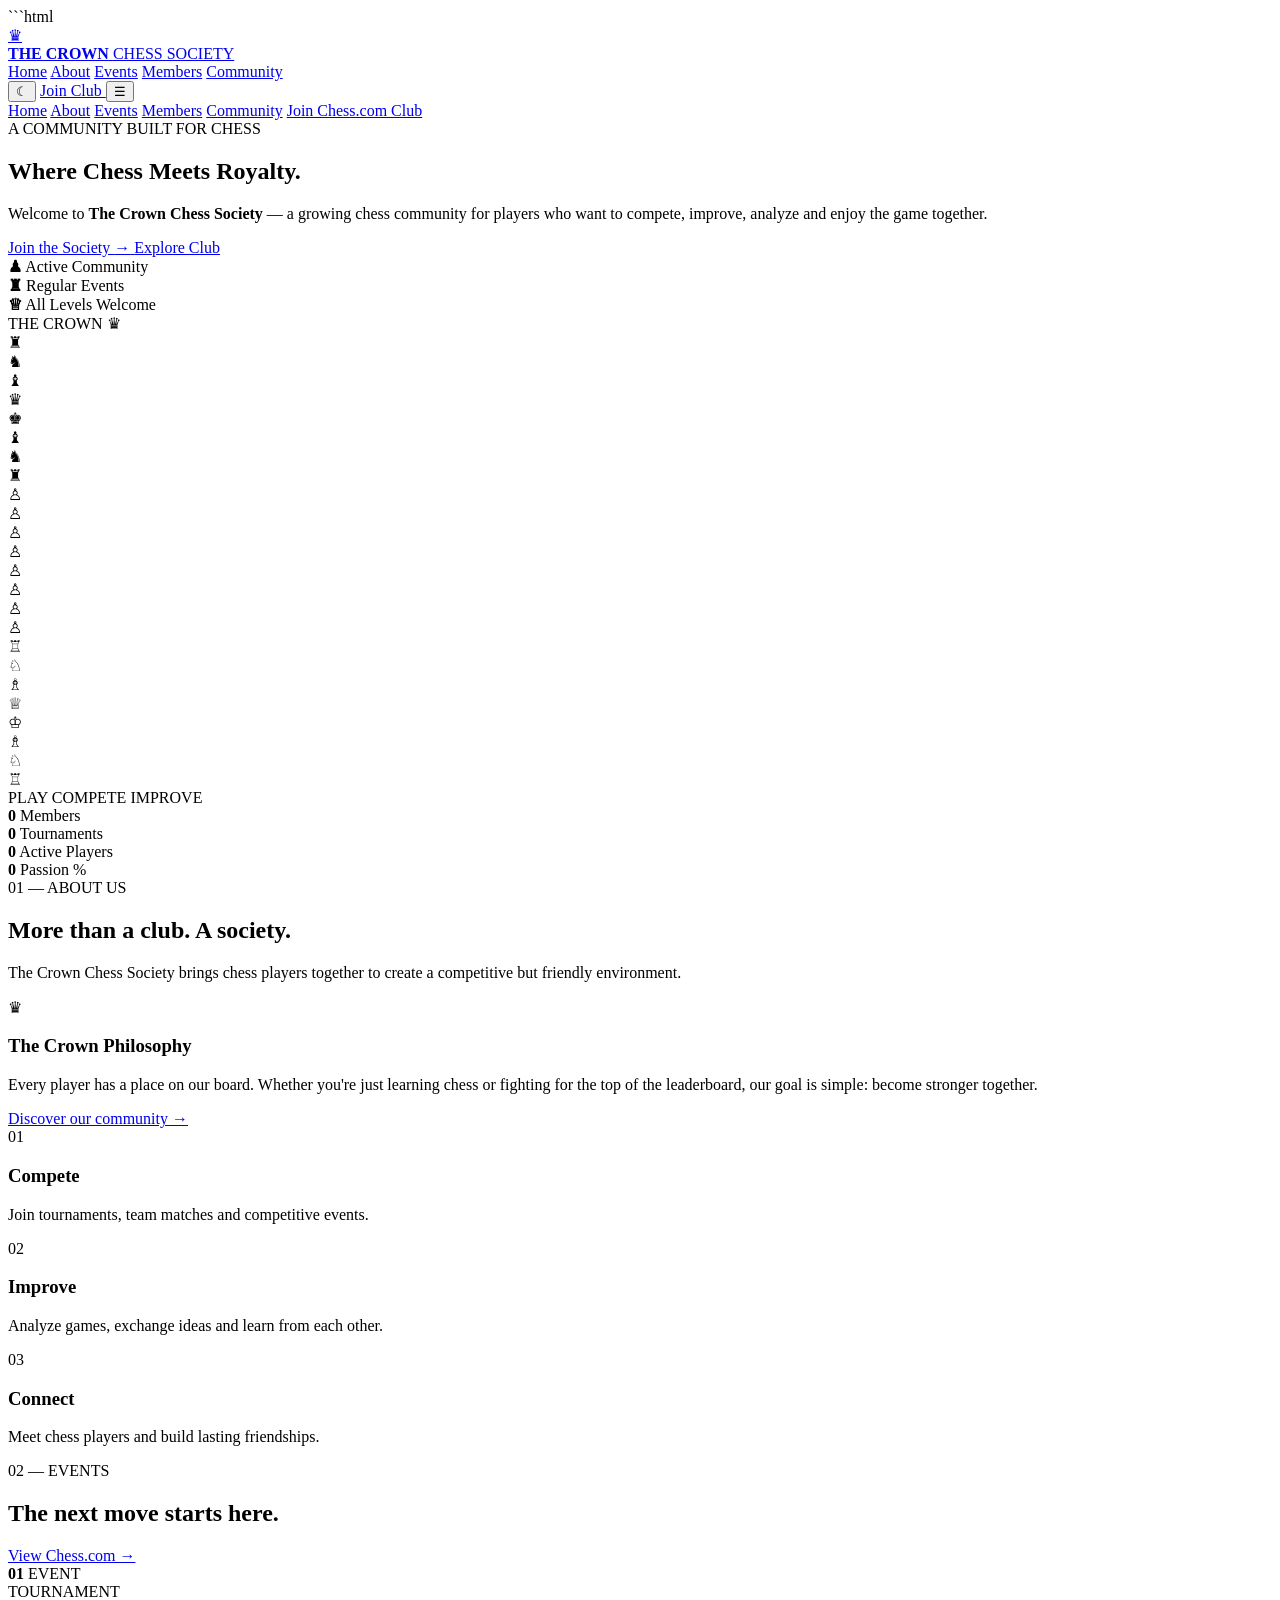
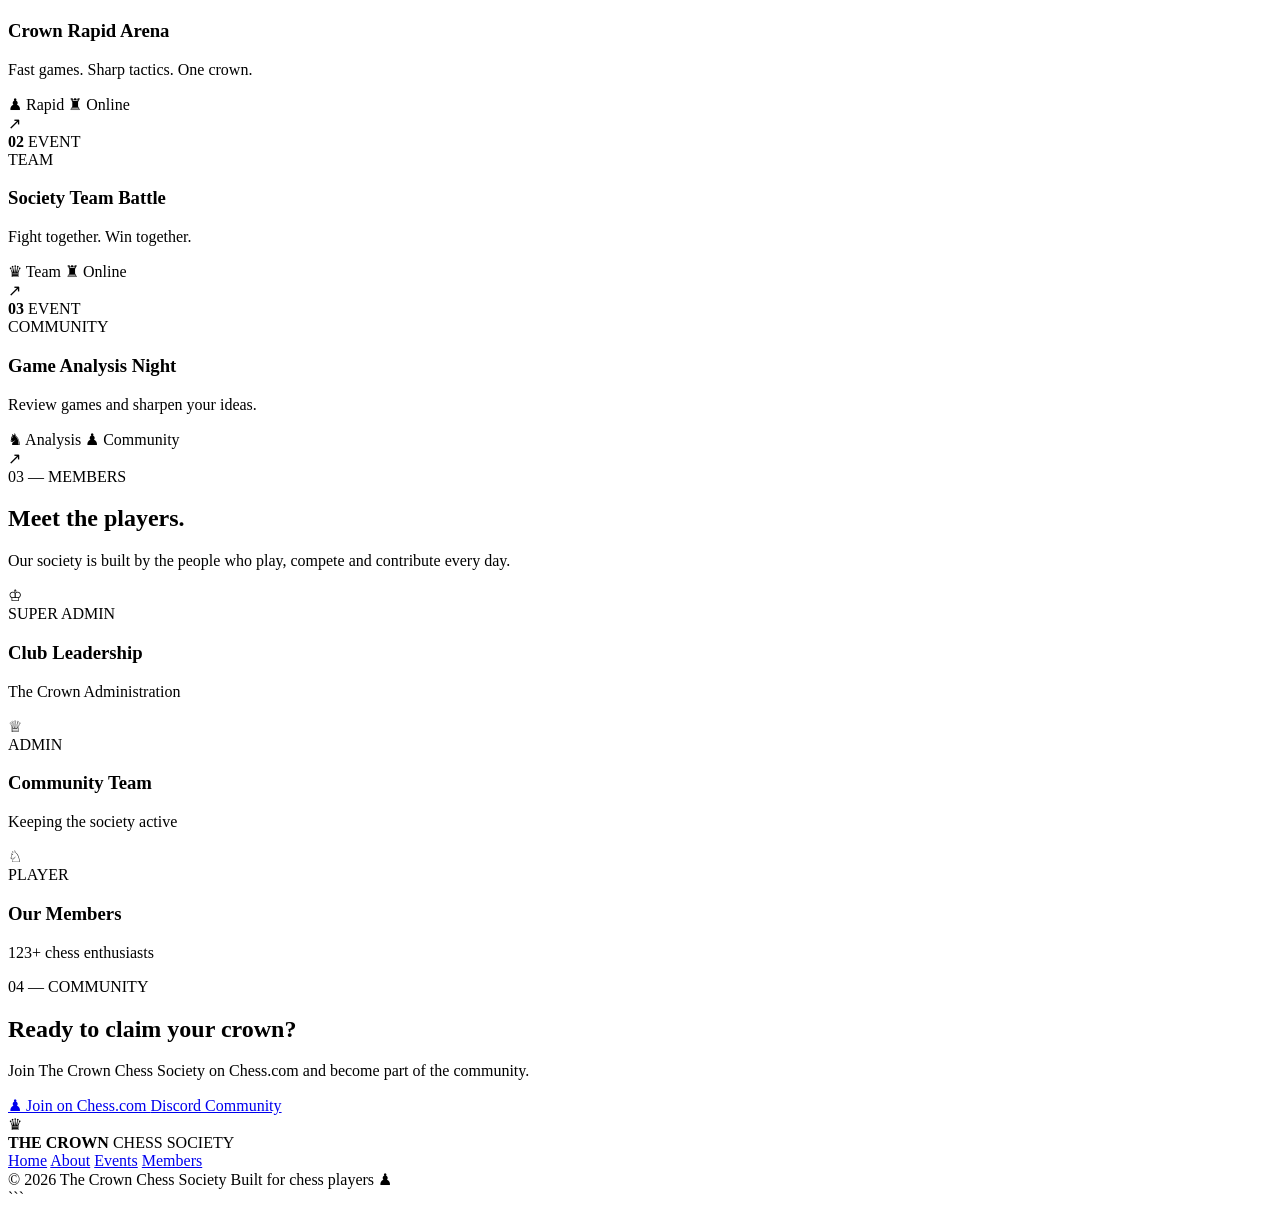
==== commit 0cf6a80d: "Update index.html" ====
--- a/index.html
+++ b/index.html
@@ -1,343 +1,624 @@
+```html
 <!DOCTYPE html>
 <html lang="en">
 <head>
-  <meta charset="UTF-8" />
-  <meta name="viewport" content="width=device-width, initial-scale=1.0" />
-  <title>The Crown Chess Society | Official Portal</title>
-  <link rel="preconnect" href="https://fonts.googleapis.com">
-  <link rel="preconnect" href="https://fonts.gstatic.com" crossorigin>
-  <link href="https://fonts.googleapis.com/css2?family=Plus+Jakarta+Sans:wght@400;500;600;700;800;900&display=swap" rel="stylesheet">
-  <style>
-    :root {
-      --bg-main: #020608;
-      --panel-bg: rgba(7, 16, 23, 0.85);
-      --panel-border: rgba(0, 229, 255, 0.25);
-      --cyan-neon: #00e5ff;
-      --orange-neon: #ff6500;
-      --gold: #facc15;
-      --purple: #a855f7;
-      --text-white: #ffffff;
-      --text-sub: #94a3b8;
-    }
-
-    * { margin: 0; padding: 0; box-sizing: border-box; }
-
-    body {
-      background-color: var(--bg-main);
-      color: #e2e8f0;
-      font-family: 'Plus Jakarta Sans', sans-serif;
-      min-height: 100vh;
-      overflow-x: hidden;
-      padding-bottom: 40px;
-    }
-
-    /* Background Ambient Glows */
-    .ambient-glow-1 {
-      position: fixed; top: -100px; left: 50%; transform: translateX(-50%);
-      width: 600px; height: 300px;
-      background: radial-gradient(circle, rgba(0, 229, 255, 0.12) 0%, rgba(0, 0, 0, 0) 70%);
-      pointer-events: none; z-index: 0;
-    }
-    .ambient-glow-2 {
-      position: fixed; bottom: -100px; right: -100px;
-      width: 500px; height: 500px;
-      background: radial-gradient(circle, rgba(255, 101, 0, 0.08) 0%, rgba(0, 0, 0, 0) 70%);
-      pointer-events: none; z-index: 0;
-    }
-
-    /* Sticky Navigation Header */
-    nav {
-      position: sticky; top: 0; z-index: 100;
-      background: rgba(3, 8, 12, 0.9);
-      backdrop-filter: blur(12px);
-      border-bottom: 1px solid var(--panel-border);
-      padding: 14px 20px;
-      display: flex; justify-content: space-between; align-items: center;
-    }
-    .nav-brand {
-      display: flex; align-items: center; gap: 10px;
-      text-decoration: none; color: #fff; font-weight: 900; font-size: 16px; letter-spacing: 1px;
-    }
-    .nav-links {
-      display: flex; gap: 16px;
-    }
-    .nav-link {
-      color: var(--text-sub); text-decoration: none; font-size: 12px; font-weight: 700;
-      transition: color 0.3s ease;
-    }
-    .nav-link:hover, .nav-link.active { color: var(--cyan-neon); }
-
-    /* App Wrapper */
-    .app-container {
-      max-width: 520px; margin: 20px auto 0; padding: 0 16px;
-      position: relative; z-index: 1;
-    }
-
-    /* Hero Section */
-    .hero-banner {
-      background: linear-gradient(180deg, rgba(12, 27, 36, 0.9) 0%, rgba(4, 11, 16, 0.95) 100%);
-      border: 1px solid var(--cyan-neon);
-      box-shadow: 0 0 30px rgba(0, 229, 255, 0.15);
-      border-radius: 24px; padding: 32px 20px; text-align: center; margin-bottom: 20px;
-    }
-    .hero-crown { font-size: 54px; line-height: 1; filter: drop-shadow(0 0 16px var(--cyan-neon)); }
-    .hero-title {
-      color: #fff; font-size: 28px; font-weight: 900; letter-spacing: 3px;
-      text-shadow: 0 0 20px rgba(0, 229, 255, 0.6); text-transform: uppercase; margin-top: 10px;
-    }
-    .hero-subtitle {
-      color: var(--cyan-neon); font-size: 11px; font-weight: 800; letter-spacing: 6px; margin-top: 4px;
-    }
-    .hero-divider {
-      height: 1px; margin: 18px auto; width: 80%;
-      background: linear-gradient(90deg, transparent, var(--cyan-neon), var(--orange-neon), transparent);
-    }
-    .hero-motto { color: var(--text-sub); font-size: 11px; font-weight: 700; letter-spacing: 2px; }
-
-    /* Ticker Banner */
-    .ticker-bar {
-      background: rgba(8, 22, 29, 0.8); border: 1px solid rgba(0, 229, 255, 0.2);
-      border-radius: 12px; padding: 8px 12px; margin-bottom: 20px;
-      font-size: 11px; font-weight: 800; color: #a5f3fc;
-    }
-
-    /* Live Counter Section */
-    .live-card {
-      background: var(--panel-bg); border: 1px solid var(--panel-border);
-      border-radius: 20px; padding: 20px; text-align: center; margin-bottom: 20px;
-      box-shadow: 0 10px 25px rgba(0, 0, 0, 0.5);
-    }
-    .card-label {
-      color: var(--cyan-neon); font-size: 12px; font-weight: 900; letter-spacing: 2px;
-      text-transform: uppercase; margin-bottom: 12px; display: block;
-    }
-    .counter-display {
-      display: inline-block; padding: 8px 24px;
-      background: rgba(0, 229, 255, 0.08); border: 1px solid var(--cyan-neon);
-      border-radius: 12px; font-size: 28px; font-weight: 900; color: #fff;
-      text-shadow: 0 0 14px var(--cyan-neon);
-    }
-
-    /* Action Shortcuts */
-    .shortcuts-grid { display: flex; flex-direction: column; gap: 10px; margin-bottom: 20px; }
-    .action-btn {
-      display: flex; align-items: center; justify-content: center; gap: 8px;
-      padding: 14px; border-radius: 14px; text-decoration: none; font-size: 12px;
-      font-weight: 800; letter-spacing: 1px; transition: all 0.3s ease; border: 1px solid;
-    }
-    .btn-members {
-      color: #78efff; background: rgba(10, 30, 38, 0.8); border-color: rgba(0, 229, 255, 0.4);
-    }
-    .btn-members:hover { background: var(--cyan-neon); color: #000; box-shadow: 0 0 20px rgba(0,229,255,0.6); }
-
-    .btn-events {
-      color: #ffae6e; background: rgba(35, 18, 9, 0.8); border-color: rgba(255, 101, 0, 0.4);
-    }
-    .btn-events:hover { background: var(--orange-neon); color: #fff; box-shadow: 0 0 20px rgba(255,101,0,0.6); }
-
-    .btn-discord {
-      color: #d8b4fe; background: rgba(28, 16, 42, 0.8); border-color: rgba(168, 85, 247, 0.4);
-    }
-    .btn-discord:hover { background: var(--purple); color: #fff; box-shadow: 0 0 20px rgba(168,85,247,0.6); }
-
-    /* Content Cards */
-    .content-panel {
-      background: var(--panel-bg); border: 1px solid var(--panel-border);
-      border-radius: 20px; padding: 20px; margin-bottom: 20px;
-    }
-    .panel-header {
-      font-size: 13px; font-weight: 900; color: var(--cyan-neon); letter-spacing: 2px;
-      text-transform: uppercase; margin-bottom: 14px; text-align: center;
-    }
-
-    /* Core Values */
-    .value-box {
-      background: rgba(4, 11, 16, 0.6); border-left: 4px solid var(--cyan-neon);
-      padding: 10px 14px; border-radius: 6px; margin-bottom: 8px;
-    }
-    .value-box.orange { border-left-color: var(--orange-neon); }
-    .value-box.purple { border-left-color: var(--purple); }
-
-    /* Staff Directory */
-    .staff-group-title {
-      font-size: 10px; font-weight: 900; letter-spacing: 2px; text-transform: uppercase;
-      margin: 14px 0 6px; color: var(--text-sub);
-    }
-    .staff-grid { display: grid; grid-template-columns: repeat(2, 1fr); gap: 8px; }
-    .staff-card {
-      background: rgba(11, 24, 32, 0.6); border: 1px solid rgba(0, 229, 255, 0.2);
-      border-left: 3px solid var(--cyan-neon); padding: 10px; border-radius: 8px;
-    }
-    .staff-card.gold { border-left-color: var(--gold); }
-    .staff-card.orange { border-left-color: var(--orange-neon); }
-    .staff-card.full { grid-column: span 2; }
-    .staff-card a { color: #fff; text-decoration: none; font-weight: 800; font-size: 12px; display: block; }
-    .staff-card .alias { color: var(--text-sub); font-size: 10px; }
-
-    /* Footer */
-    footer {
-      text-align: center; padding: 20px; border-top: 1px solid rgba(255, 101, 0, 0.3);
-      background: rgba(3, 8, 12, 0.95); border-radius: 20px; margin-top: 30px;
-    }
-  </style>
+    <meta charset="UTF-8">
+    <meta name="viewport" content="width=device-width, initial-scale=1.0">
+
+    <title>The Crown Chess Society</title>
+    <meta name="description"
+          content="The Crown Chess Society — Play, compete, improve and connect with chess players.">
+
+    <link rel="preconnect" href="https://fonts.googleapis.com">
+    <link rel="preconnect" href="https://fonts.gstatic.com" crossorigin>
+
+    <link href="https://fonts.googleapis.com/css2?family=Inter:wght@400;500;600;700;800&family=Playfair+Display:wght@600;700;800&display=swap"
+          rel="stylesheet">
+
+    <link rel="stylesheet" href="style.css">
 </head>
+
 <body>
 
-  <div class="ambient-glow-1"></div>
-  <div class="ambient-glow-2"></div>
-
-  <!-- NAVIGATION NAVBAR -->
-  <nav>
-    <a href="#" class="nav-brand">👑 THE CROWN</a>
-    <div class="nav-links">
-      <a href="#about" class="nav-link">About</a>
-      <a href="#members" class="nav-link">Shortcuts</a>
-      <a href="#staff" class="nav-link">Staff</a>
-    </div>
-  </nav>
-
-  <!-- MAIN APP CONTAINER -->
-  <div class="app-container">
-
-    <!-- HERO BANNER -->
-    <div class="hero-banner">
-      <div class="hero-crown">👑♟️</div>
-      <div class="hero-title">The Crown</div>
-      <div class="hero-subtitle">Chess Society</div>
-      <div class="hero-divider"></div>
-      <div class="hero-motto">THINK &bull; PLAY &bull; COMPETE &bull; CONQUER</div>
-    </div>
-
-    <!-- LIVE TICKER -->
-    <div class="ticker-bar">
-      <marquee direction="left" scrollamount="4">
-        👑 THE CROWN CHESS SOCIETY &nbsp;&bull;&nbsp; EVERY MOVE MATTERS &nbsp;&bull;&nbsp; EVERY GAME COUNTS &nbsp;&bull;&nbsp; RISE TO THE CROWN 👑
-      </marquee>
-    </div>
-
-    <!-- REAL-TIME CHESS.COM API MEMBER COUNTER -->
-    <div class="live-card">
-      <span class="card-label">🎯 Real-Time Club Members</span>
-      <div class="counter-display" id="member-counter">Loading...</div>
-      <div style="color: var(--text-sub); font-size: 11px; margin-top: 8px;">
-        ⚡ Synced dynamically via official Chess.com API
-      </div>
-    </div>
-
-    <!-- ACTION SHORTCUTS (CLUB CENTER) -->
-    <div id="members" class="shortcuts-grid">
-      <a href="https://www.chess.com/clubs/members/the-crown-chess-society" target="_blank" class="action-btn btn-members">
-        👥 VIEW ALL MEMBERS
-      </a>
-      <a href="https://www.chess.com/clubs/events/the-crown-chess-society" target="_blank" class="action-btn btn-events">
-        🏆 TOURNAMENTS & EVENTS
-      </a>
-      <a href="https://discord.gg/SzBpRwru" target="_blank" class="action-btn btn-discord">
-        💬 JOIN OFFICIAL DISCORD
-      </a>
-    </div>
-
-    <!-- ABOUT SECTION -->
-    <div id="about" class="content-panel">
-      <div class="panel-header">✦ ABOUT THE SOCIETY ✦</div>
-      <p style="font-size: 12.5px; line-height: 1.8; color: #cbd5e1; text-align: center;">
-        Welcome to <strong style="color: var(--cyan-neon);">The Crown Chess Society</strong>. We are an international chess community focused on competitive spirit, personal evolution, and global friendship. All players—from beginners to titled masters—are welcome.
-      </p>
-    </div>
-
-    <!-- CORE VALUES -->
-    <div class="content-panel">
-      <div class="panel-header">♟️ CORE VALUES</div>
-      <div class="value-box">
-        <strong style="color: var(--cyan-neon); font-size: 12px;">🧠 LEARN</strong>
-        <p style="color: var(--text-sub); font-size: 11px;">Evolve through every game, win or lose.</p>
-      </div>
-      <div class="value-box orange">
-        <strong style="color: var(--orange-neon); font-size: 12px;">⚔️ COMPETE</strong>
-        <p style="color: var(--text-sub); font-size: 11px;">Play fair and uphold full competitive integrity.</p>
-      </div>
-      <div class="value-box purple">
-        <strong style="color: var(--purple); font-size: 12px;">🤝 CONNECT</strong>
-        <p style="color: var(--text-sub); font-size: 11px;">Build lasting friendships across borders.</p>
-      </div>
-    </div>
-
-    <!-- ADMINISTRATION / STAFF DIRECTORY -->
-    <div id="staff" class="content-panel">
-      <div class="panel-header">👑 CLUB ADMINISTRATION</div>
-
-      <div class="staff-group-title" style="color: var(--gold);">👑 Club Owner</div>
-      <div class="staff-card gold full" style="margin-bottom: 10px;">
-        <a href="https://www.chess.com/member/Krishna29_02_2008" target="_blank">Krishna29_02_2008</a>
-        <div class="alias">Krishna Vishwakarma</div>
-      </div>
-
-      <div class="staff-group-title" style="color: var(--orange-neon);">⭐ Super Admin</div>
-      <div class="staff-card orange full" style="margin-bottom: 10px;">
-        <a href="https://www.chess.com/member/VuiChoiLaCa" target="_blank">VuiChoiLaCa</a>
-        <div class="alias">Trong Khanh Do</div>
-      </div>
-
-      <div class="staff-group-title" style="color: var(--cyan-neon);">🛡️ Admins</div>
-      <div class="staff-grid">
-        <div class="staff-card"><a href="https://www.chess.com/member/AmitJaswalxx01" target="_blank">AmitJaswalxx01</a></div>
-        <div class="staff-card"><a href="https://www.chess.com/member/Atharva970" target="_blank">Atharva970</a></div>
-        <div class="staff-card"><a href="https://www.chess.com/member/cutiepie980" target="_blank">cutiepie980</a></div>
-        <div class="staff-card"><a href="https://www.chess.com/member/Knightly_Kanha" target="_blank">Knightly_Kanha</a></div>
-        <div class="staff-card"><a href="https://www.chess.com/member/sam45584" target="_blank">sam45584</a></div>
-        <div class="staff-card"><a href="https://www.chess.com/member/Trevopang123" target="_blank">Trevopang123</a></div>
-        <div class="staff-card"><a href="https://www.chess.com/member/UnknownRider_64" target="_blank">UnknownRider_64</a></div>
-        <div class="staff-card"><a href="https://www.chess.com/member/Youdonotreallyknowme" target="_blank">Youdonotreallyknowme</a></div>
-      </div>
-
-      <div class="staff-group-title" style="color: var(--orange-neon);">🎯 Coordinators / TOA</div>
-      <div class="staff-grid" style="margin-top: 6px;">
-        <div class="staff-card orange">
-          <a href="https://www.chess.com/member/Ichi-kzawall" target="_blank">Ichi-kzawall</a>
-          <div class="alias">Hikari Momochi</div>
-        </div>
-        <div class="staff-card orange">
-          <a href="https://www.chess.com/member/serono_spax" target="_blank">serono_spax</a>
-          <div class="alias">Dawina</div>
-        </div>
-        <div class="staff-card orange full">
-          <a href="https://www.chess.com/member/SilentRook2012" target="_blank">SilentRook2012</a>
-        </div>
-      </div>
-    </div>
-
-    <!-- FOOTER -->
-    <footer>
-      <div style="font-size: 24px;">👑 ♟️ ⚡</div>
-      <div style="color: #fff; font-weight: 900; font-size: 16px; margin-top: 6px; letter-spacing: 2px;">THE CROWN</div>
-      <div style="color: var(--cyan-neon); font-size: 9px; letter-spacing: 4px; margin-bottom: 8px;">CHESS SOCIETY</div>
-      <p style="color: var(--text-sub); font-size: 11px;">Every move matters &bull; Rise to the Crown</p>
-    </footer>
-
-  </div>
-
-  <!-- SCRIPT: FETCH REAL-TIME DATA FROM CHESS.COM PUBLIC API -->
-  <script>
-    async function updateMemberCount() {
-      const display = document.getElementById('member-counter');
-      try {
-        const res = await fetch('https://api.chess.com/pub/club/the-crown-chess-society/members');
-        if (!res.ok) throw new Error('Network error');
-        const data = await res.json();
-        
-        let total = 0;
-        if (data.weekly) total += data.weekly.length;
-        if (data.monthly) total += data.monthly.length;
-        if (data.all_time) total += data.all_time.length;
-
-        display.innerText = total > 0 ? total.toLocaleString() + " Members" : "Active";
-      } catch (err) {
-        console.error('API Error:', err);
-        display.innerText = "500+ Members";
-      }
-    }
-
-    updateMemberCount();
-  </script>
+<!-- ================= HEADER ================= -->
+
+<header class="header" id="header">
+
+    <div class="container nav">
+
+        <a href="#home" class="brand">
+            <div class="brand-crown">♛</div>
+
+            <div>
+                <strong>THE CROWN</strong>
+                <span>CHESS SOCIETY</span>
+            </div>
+        </a>
+
+        <nav class="nav-links">
+            <a href="#home" class="active">Home</a>
+            <a href="#about">About</a>
+            <a href="#events">Events</a>
+            <a href="#members">Members</a>
+            <a href="#community">Community</a>
+        </nav>
+
+        <div class="nav-actions">
+            <button id="themeToggle" class="icon-btn" aria-label="Toggle theme">
+                ☾
+            </button>
+
+            <a class="join-btn"
+               href="https://www.chess.com/club"
+               target="_blank">
+                Join Club
+            </a>
+
+            <button class="menu-btn" id="menuBtn">
+                ☰
+            </button>
+        </div>
+
+    </div>
+
+</header>
+
+
+<!-- ================= MOBILE MENU ================= -->
+
+<div class="mobile-menu" id="mobileMenu">
+
+    <a href="#home">Home</a>
+    <a href="#about">About</a>
+    <a href="#events">Events</a>
+    <a href="#members">Members</a>
+    <a href="#community">Community</a>
+
+    <a class="mobile-join"
+       href="https://www.chess.com/club"
+       target="_blank">
+        Join Chess.com Club
+    </a>
+
+</div>
+
+
+<!-- ================= HERO ================= -->
+
+<main>
+
+<section class="hero" id="home">
+
+    <div class="hero-glow glow-one"></div>
+    <div class="hero-glow glow-two"></div>
+
+    <div class="container hero-grid">
+
+        <div class="hero-content">
+
+            <div class="eyebrow">
+                <span class="live-dot"></span>
+                A COMMUNITY BUILT FOR CHESS
+            </div>
+
+            <h1>
+                Where Chess
+                <span>Meets Royalty.</span>
+            </h1>
+
+            <p class="hero-text">
+                Welcome to <strong>The Crown Chess Society</strong> —
+                a growing chess community for players who want to
+                compete, improve, analyze and enjoy the game together.
+            </p>
+
+            <div class="hero-buttons">
+
+                <a href="https://www.chess.com/club"
+                   target="_blank"
+                   class="primary-btn">
+                    Join the Society
+                    <span>→</span>
+                </a>
+
+                <a href="#about" class="secondary-btn">
+                    Explore Club
+                </a>
+
+            </div>
+
+            <div class="hero-meta">
+
+                <div>
+                    <strong>♟</strong>
+                    <span>Active Community</span>
+                </div>
+
+                <div>
+                    <strong>♜</strong>
+                    <span>Regular Events</span>
+                </div>
+
+                <div>
+                    <strong>♕</strong>
+                    <span>All Levels Welcome</span>
+                </div>
+
+            </div>
+
+        </div>
+
+
+        <!-- CHESS VISUAL -->
+
+        <div class="hero-chess">
+
+            <div class="chess-card">
+
+                <div class="card-top">
+                    <span>THE CROWN</span>
+                    <span>♛</span>
+                </div>
+
+                <div class="board" id="board">
+
+                    <div class="piece p1">♜</div>
+                    <div class="piece p2">♞</div>
+                    <div class="piece p3">♝</div>
+                    <div class="piece p4">♛</div>
+                    <div class="piece p5">♚</div>
+                    <div class="piece p6">♝</div>
+                    <div class="piece p7">♞</div>
+                    <div class="piece p8">♜</div>
+
+                    <div class="piece white-p w1">♙</div>
+                    <div class="piece white-p w2">♙</div>
+                    <div class="piece white-p w3">♙</div>
+                    <div class="piece white-p w4">♙</div>
+                    <div class="piece white-p w5">♙</div>
+                    <div class="piece white-p w6">♙</div>
+                    <div class="piece white-p w7">♙</div>
+                    <div class="piece white-p w8">♙</div>
+
+                    <div class="piece white-back wb1">♖</div>
+                    <div class="piece white-back wb2">♘</div>
+                    <div class="piece white-back wb3">♗</div>
+                    <div class="piece white-back wb4">♕</div>
+                    <div class="piece white-back wb5">♔</div>
+                    <div class="piece white-back wb6">♗</div>
+                    <div class="piece white-back wb7">♘</div>
+                    <div class="piece white-back wb8">♖</div>
+
+                </div>
+
+                <div class="card-bottom">
+                    <span>PLAY</span>
+                    <span>COMPETE</span>
+                    <span>IMPROVE</span>
+                </div>
+
+            </div>
+
+        </div>
+
+    </div>
+
+</section>
+
+
+<!-- ================= STATS ================= -->
+
+<section class="stats">
+
+    <div class="container stats-grid">
+
+        <div class="stat">
+            <strong data-target="123">0</strong>
+            <span>Members</span>
+        </div>
+
+        <div class="stat">
+            <strong data-target="27">0</strong>
+            <span>Tournaments</span>
+        </div>
+
+        <div class="stat">
+            <strong data-target="18">0</strong>
+            <span>Active Players</span>
+        </div>
+
+        <div class="stat">
+            <strong data-target="100">0</strong>
+            <span>Passion %</span>
+        </div>
+
+    </div>
+
+</section>
+
+
+<!-- ================= ABOUT ================= -->
+
+<section class="section" id="about">
+
+    <div class="container">
+
+        <div class="section-heading">
+
+            <div>
+                <span class="section-label">01 — ABOUT US</span>
+
+                <h2>
+                    More than a club.
+                    <span>A society.</span>
+                </h2>
+            </div>
+
+            <p>
+                The Crown Chess Society brings chess players together
+                to create a competitive but friendly environment.
+            </p>
+
+        </div>
+
+
+        <div class="about-grid">
+
+            <div class="about-card featured">
+
+                <div class="about-icon">♛</div>
+
+                <h3>The Crown Philosophy</h3>
+
+                <p>
+                    Every player has a place on our board.
+                    Whether you're just learning chess or fighting
+                    for the top of the leaderboard, our goal is simple:
+                    become stronger together.
+                </p>
+
+                <a href="#community">
+                    Discover our community →
+                </a>
+
+            </div>
+
+
+            <div class="about-card">
+
+                <span class="number">01</span>
+
+                <h3>Compete</h3>
+
+                <p>
+                    Join tournaments, team matches and competitive events.
+                </p>
+
+            </div>
+
+
+            <div class="about-card">
+
+                <span class="number">02</span>
+
+                <h3>Improve</h3>
+
+                <p>
+                    Analyze games, exchange ideas and learn from each other.
+                </p>
+
+            </div>
+
+
+            <div class="about-card">
+
+                <span class="number">03</span>
+
+                <h3>Connect</h3>
+
+                <p>
+                    Meet chess players and build lasting friendships.
+                </p>
+
+            </div>
+
+        </div>
+
+    </div>
+
+</section>
+
+
+<!-- ================= EVENTS ================= -->
+
+<section class="section section-alt" id="events">
+
+    <div class="container">
+
+        <div class="section-heading">
+
+            <div>
+                <span class="section-label">02 — EVENTS</span>
+
+                <h2>
+                    The next move
+                    <span>starts here.</span>
+                </h2>
+            </div>
+
+            <a href="https://www.chess.com/club"
+               target="_blank"
+               class="outline-btn">
+                View Chess.com →
+            </a>
+
+        </div>
+
+
+        <div class="events-grid">
+
+            <article class="event-card">
+
+                <div class="event-date">
+                    <strong>01</strong>
+                    <span>EVENT</span>
+                </div>
+
+                <div class="event-info">
+
+                    <span class="event-tag">TOURNAMENT</span>
+
+                    <h3>Crown Rapid Arena</h3>
+
+                    <p>
+                        Fast games. Sharp tactics. One crown.
+                    </p>
+
+                    <div class="event-details">
+                        <span>♟ Rapid</span>
+                        <span>♜ Online</span>
+                    </div>
+
+                </div>
+
+                <span class="event-arrow">↗</span>
+
+            </article>
+
+
+            <article class="event-card">
+
+                <div class="event-date">
+                    <strong>02</strong>
+                    <span>EVENT</span>
+                </div>
+
+                <div class="event-info">
+
+                    <span class="event-tag">TEAM</span>
+
+                    <h3>Society Team Battle</h3>
+
+                    <p>
+                        Fight together. Win together.
+                    </p>
+
+                    <div class="event-details">
+                        <span>♛ Team</span>
+                        <span>♜ Online</span>
+                    </div>
+
+                </div>
+
+                <span class="event-arrow">↗</span>
+
+            </article>
+
+
+            <article class="event-card">
+
+                <div class="event-date">
+                    <strong>03</strong>
+                    <span>EVENT</span>
+                </div>
+
+                <div class="event-info">
+
+                    <span class="event-tag">COMMUNITY</span>
+
+                    <h3>Game Analysis Night</h3>
+
+                    <p>
+                        Review games and sharpen your ideas.
+                    </p>
+
+                    <div class="event-details">
+                        <span>♞ Analysis</span>
+                        <span>♟ Community</span>
+                    </div>
+
+                </div>
+
+                <span class="event-arrow">↗</span>
+
+            </article>
+
+        </div>
+
+    </div>
+
+</section>
+
+
+<!-- ================= MEMBERS ================= -->
+
+<section class="section" id="members">
+
+    <div class="container">
+
+        <div class="section-heading">
+
+            <div>
+                <span class="section-label">03 — MEMBERS</span>
+
+                <h2>
+                    Meet the
+                    <span>players.</span>
+                </h2>
+            </div>
+
+            <p>
+                Our society is built by the people who play,
+                compete and contribute every day.
+            </p>
+
+        </div>
+
+
+        <div class="members-grid">
+
+            <div class="member-card">
+
+                <div class="avatar">♔</div>
+
+                <div>
+                    <span class="role">SUPER ADMIN</span>
+                    <h3>Club Leadership</h3>
+                    <p>The Crown Administration</p>
+                </div>
+
+            </div>
+
+
+            <div class="member-card">
+
+                <div class="avatar">♕</div>
+
+                <div>
+                    <span class="role">ADMIN</span>
+                    <h3>Community Team</h3>
+                    <p>Keeping the society active</p>
+                </div>
+
+            </div>
+
+
+            <div class="member-card">
+
+                <div class="avatar">♘</div>
+
+                <div>
+                    <span class="role">PLAYER</span>
+                    <h3>Our Members</h3>
+                    <p>123+ chess enthusiasts</p>
+                </div>
+
+            </div>
+
+        </div>
+
+    </div>
+
+</section>
+
+
+<!-- ================= COMMUNITY ================= -->
+
+<section class="community" id="community">
+
+    <div class="container">
+
+        <div class="community-box">
+
+            <div>
+
+                <span class="section-label">04 — COMMUNITY</span>
+
+                <h2>
+                    Ready to claim
+                    <span>your crown?</span>
+                </h2>
+
+                <p>
+                    Join The Crown Chess Society on Chess.com
+                    and become part of the community.
+                </p>
+
+            </div>
+
+
+            <div class="community-actions">
+
+                <a href="https://www.chess.com/club"
+                   target="_blank"
+                   class="primary-btn">
+                    ♟ Join on Chess.com
+                </a>
+
+                <a href="https://discord.gg/"
+                   target="_blank"
+                   class="discord-btn">
+                    Discord Community
+                </a>
+
+            </div>
+
+        </div>
+
+    </div>
+
+</section>
+
+</main>
+
+
+<!-- ================= FOOTER ================= -->
+
+<footer>
+
+    <div class="container footer-top">
+
+        <div class="footer-brand">
+
+            <div class="brand-crown">♛</div>
+
+            <div>
+                <strong>THE CROWN</strong>
+                <span>CHESS SOCIETY</span>
+            </div>
+
+        </div>
+
+
+        <div class="footer-links">
+
+            <a href="#home">Home</a>
+            <a href="#about">About</a>
+            <a href="#events">Events</a>
+            <a href="#members">Members</a>
+
+        </div>
+
+    </div>
+
+
+    <div class="container footer-bottom">
+
+        <span>
+            © 2026 The Crown Chess Society
+        </span>
+
+        <span>
+            Built for chess players ♟
+        </span>
+
+    </div>
+
+</footer>
+
+
+<script src="script.js"></script>
+
 </body>
 </html>
+```
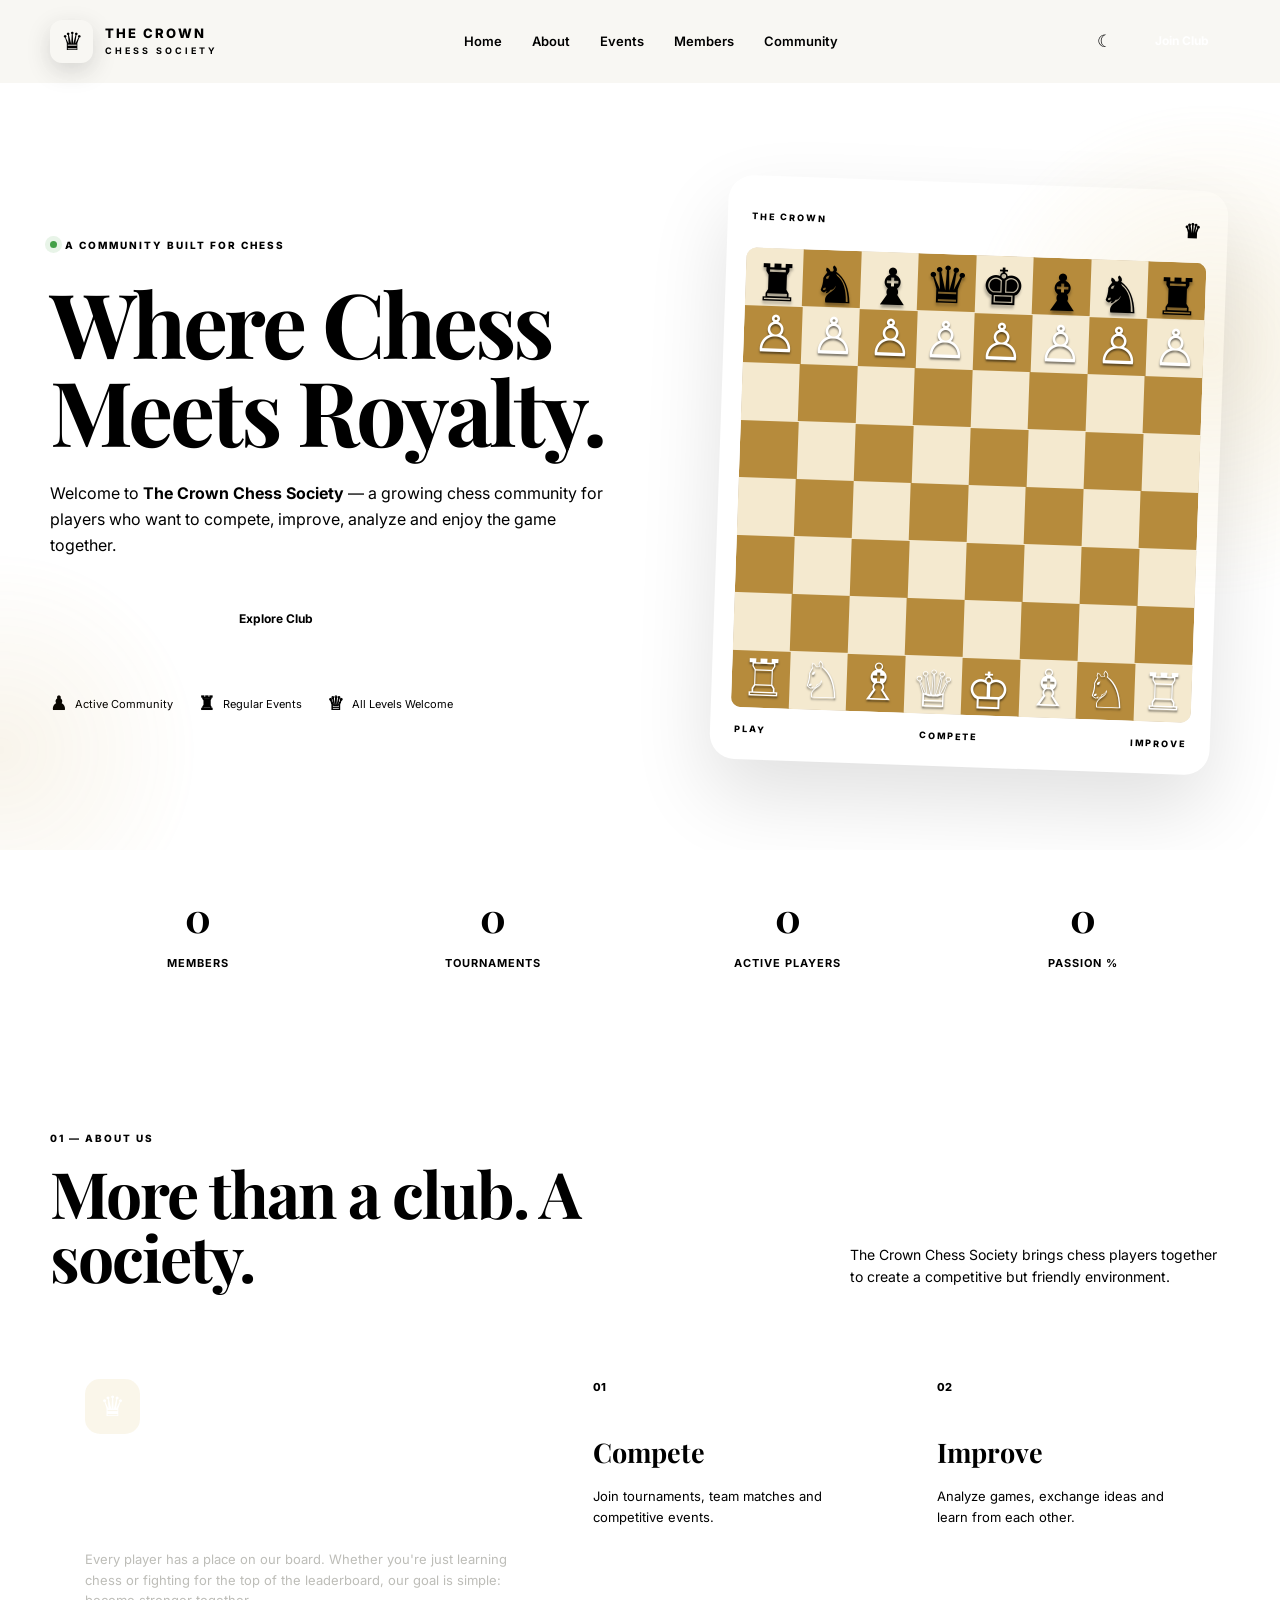
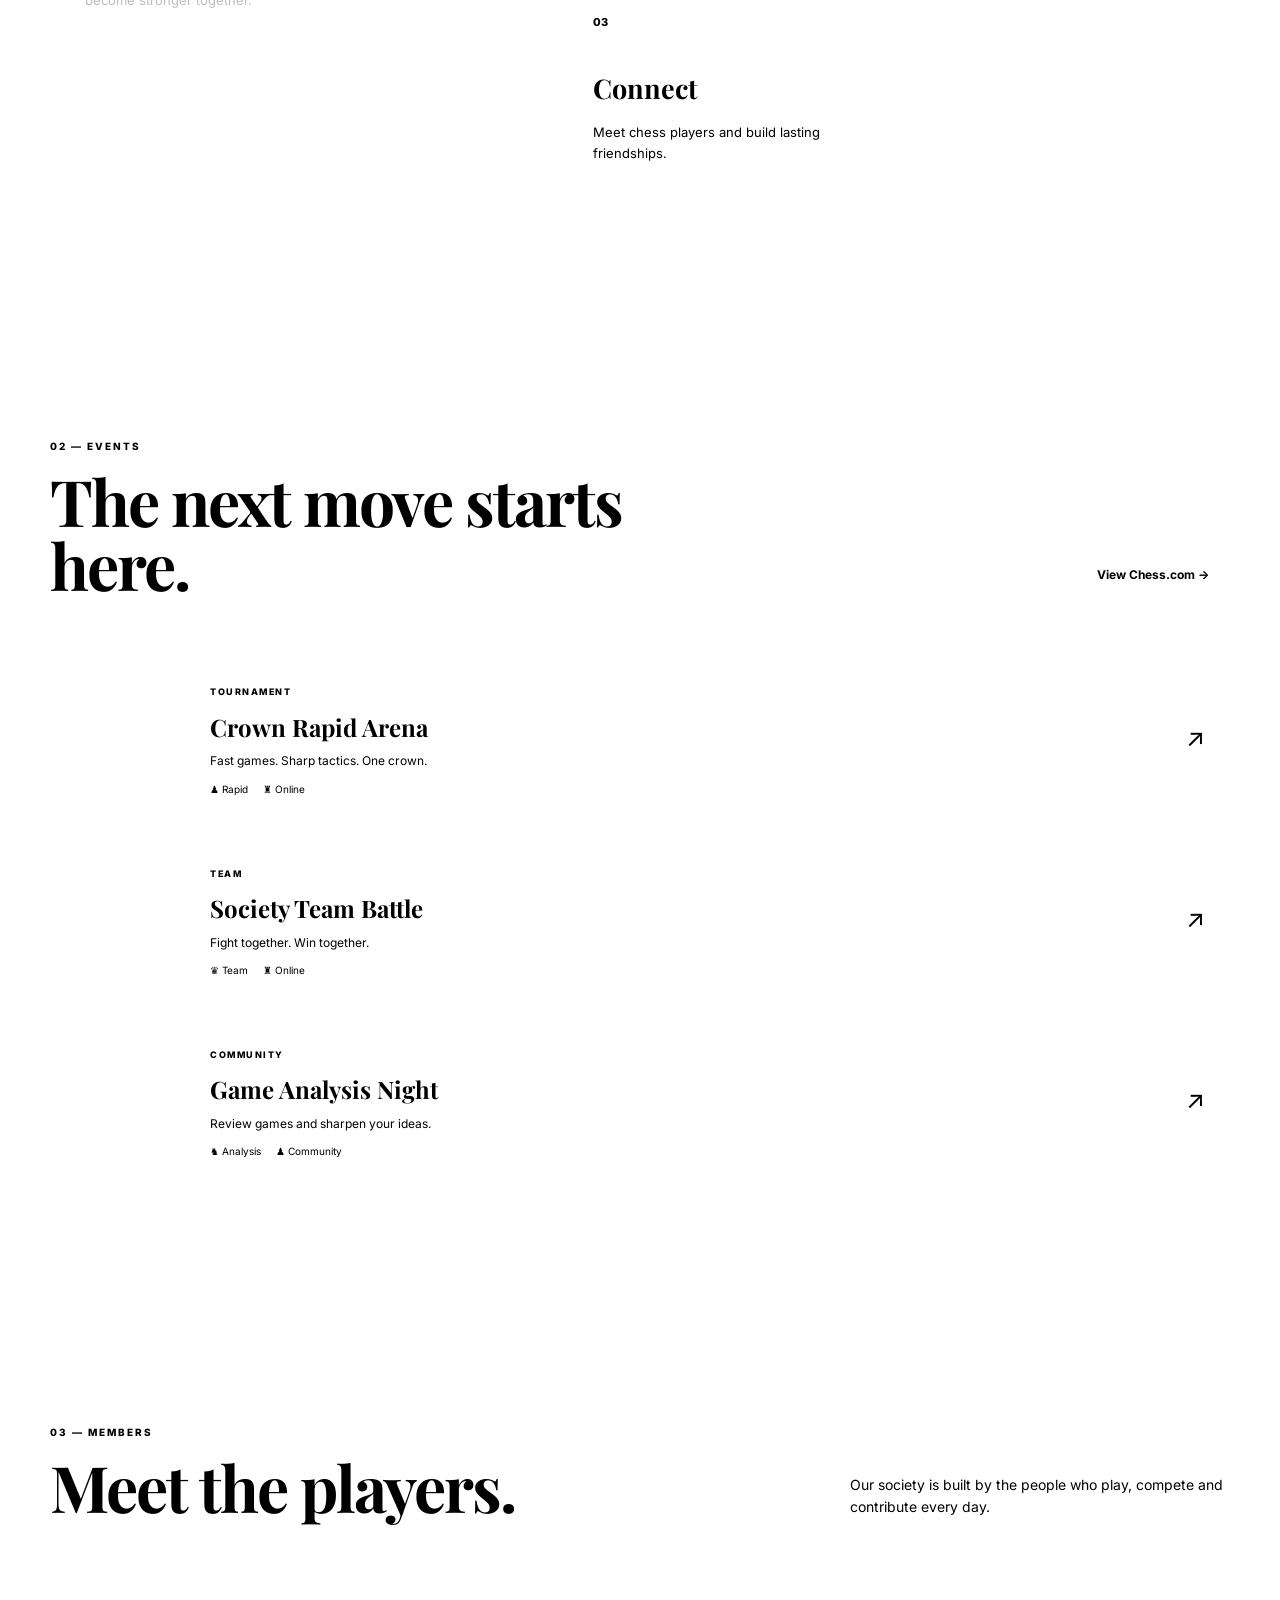
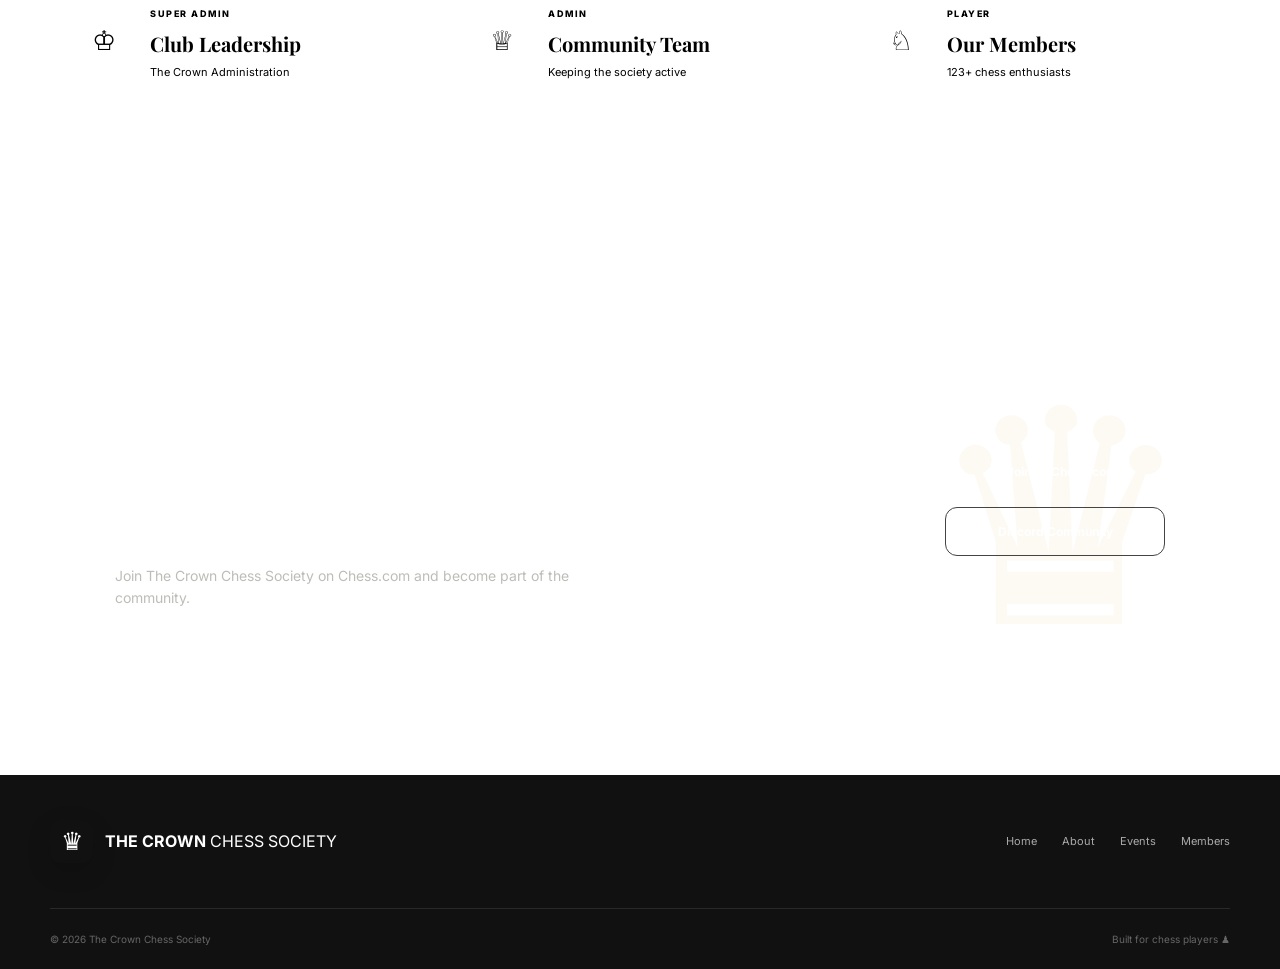
==== commit 3aa0322b: "Update index.html" ====
--- a/index.html
+++ b/index.html
@@ -1,4 +1,3 @@
-```html
 <!DOCTYPE html>
 <html lang="en">
 <head>
@@ -621,4 +620,3 @@
 
 </body>
 </html>
-```
--- a/style.css
+++ b/style.css
@@ -0,0 +1,1608 @@
+```css
+/* =====================================================
+   THE CROWN CHESS SOCIETY
+   V1 — ROYAL LIGHT THEME
+===================================================== */
+
+:root {
+    --bg: #f7f6f2;
+    --bg-soft: #efeee9;
+    --card: #ffffff;
+
+    --text: #171717;
+    --muted: #6d6d68;
+
+    --gold: #b88925;
+    --gold-light: #d8b55b;
+
+    --border: #deddd7;
+
+    --dark: #171717;
+
+    --shadow:
+        0 20px 60px rgba(0, 0, 0, 0.08);
+
+    --radius: 22px;
+
+    --transition: 0.3s ease;
+}
+
+
+* {
+    margin: 0;
+    padding: 0;
+    box-sizing: border-box;
+}
+
+
+html {
+    scroll-behavior: smooth;
+}
+
+
+body {
+    font-family: "Inter", sans-serif;
+    background: var(--bg);
+    color: var(--text);
+    line-height: 1.6;
+    overflow-x: hidden;
+}
+
+
+a {
+    color: inherit;
+    text-decoration: none;
+}
+
+
+button {
+    font-family: inherit;
+}
+
+
+.container {
+    width: min(1180px, calc(100% - 40px));
+    margin: auto;
+}
+
+
+/* =====================================================
+   HEADER
+===================================================== */
+
+.header {
+    position: fixed;
+    top: 0;
+    left: 0;
+
+    width: 100%;
+
+    z-index: 1000;
+
+    background:
+        rgba(247, 246, 242, 0.86);
+
+    backdrop-filter: blur(18px);
+
+    border-bottom: 1px solid transparent;
+
+    transition: var(--transition);
+}
+
+
+.header.scrolled {
+    border-bottom-color: var(--border);
+    box-shadow: 0 10px 40px rgba(0,0,0,.04);
+}
+
+
+.nav {
+    height: 82px;
+
+    display: flex;
+    align-items: center;
+    justify-content: space-between;
+    gap: 30px;
+}
+
+
+.brand {
+    display: flex;
+    align-items: center;
+    gap: 12px;
+
+    min-width: max-content;
+}
+
+
+.brand-crown {
+    width: 43px;
+    height: 43px;
+
+    display: grid;
+    place-items: center;
+
+    border-radius: 12px;
+
+    background: var(--dark);
+    color: var(--gold-light);
+
+    font-size: 25px;
+
+    box-shadow:
+        0 8px 25px rgba(0,0,0,.15);
+}
+
+
+.brand strong {
+    display: block;
+
+    font-size: 13px;
+    letter-spacing: 2px;
+
+    font-weight: 800;
+}
+
+
+.brand span {
+    display: block;
+
+    color: var(--gold);
+
+    font-size: 9px;
+    letter-spacing: 3px;
+
+    font-weight: 700;
+}
+
+
+.nav-links {
+    display: flex;
+    align-items: center;
+    gap: 30px;
+}
+
+
+.nav-links a {
+    position: relative;
+
+    color: var(--muted);
+
+    font-size: 13px;
+    font-weight: 600;
+
+    transition: var(--transition);
+}
+
+
+.nav-links a:hover,
+.nav-links a.active {
+    color: var(--text);
+}
+
+
+.nav-links a.active::after {
+    content: "";
+
+    position: absolute;
+
+    left: 0;
+    bottom: -8px;
+
+    width: 100%;
+    height: 2px;
+
+    background: var(--gold);
+}
+
+
+.nav-actions {
+    display: flex;
+    align-items: center;
+    gap: 10px;
+}
+
+
+.icon-btn {
+    width: 40px;
+    height: 40px;
+
+    border: 1px solid var(--border);
+
+    background: var(--card);
+
+    border-radius: 50%;
+
+    cursor: pointer;
+
+    font-size: 17px;
+
+    transition: var(--transition);
+}
+
+
+.icon-btn:hover {
+    transform: rotate(15deg);
+    border-color: var(--gold);
+}
+
+
+.join-btn,
+.primary-btn {
+    display: inline-flex;
+    align-items: center;
+    justify-content: center;
+    gap: 12px;
+
+    background: var(--dark);
+    color: white;
+
+    padding: 13px 21px;
+
+    border-radius: 12px;
+
+    font-size: 12px;
+    font-weight: 700;
+
+    transition: var(--transition);
+}
+
+
+.join-btn:hover,
+.primary-btn:hover {
+    background: var(--gold);
+
+    color: #fff;
+
+    transform: translateY(-2px);
+
+    box-shadow:
+        0 12px 30px rgba(184,137,37,.25);
+}
+
+
+.menu-btn {
+    display: none;
+
+    border: 0;
+    background: transparent;
+
+    font-size: 25px;
+
+    cursor: pointer;
+}
+
+
+/* =====================================================
+   MOBILE MENU
+===================================================== */
+
+.mobile-menu {
+    display: none;
+
+    position: fixed;
+
+    top: 82px;
+    left: 20px;
+    right: 20px;
+
+    z-index: 999;
+
+    padding: 20px;
+
+    background: var(--card);
+
+    border: 1px solid var(--border);
+
+    border-radius: 18px;
+
+    box-shadow: var(--shadow);
+}
+
+
+.mobile-menu.open {
+    display: flex;
+
+    flex-direction: column;
+
+    gap: 15px;
+}
+
+
+.mobile-menu a {
+    padding: 10px;
+
+    font-weight: 600;
+}
+
+
+.mobile-join {
+    background: var(--dark);
+    color: white;
+
+    text-align: center;
+
+    border-radius: 10px;
+}
+
+
+/* =====================================================
+   HERO
+===================================================== */
+
+.hero {
+    position: relative;
+
+    min-height: 850px;
+
+    display: flex;
+    align-items: center;
+
+    padding-top: 100px;
+
+    overflow: hidden;
+}
+
+
+.hero-glow {
+    position: absolute;
+
+    border-radius: 50%;
+
+    filter: blur(2px);
+
+    pointer-events: none;
+}
+
+
+.glow-one {
+    width: 500px;
+    height: 500px;
+
+    right: -180px;
+    top: 100px;
+
+    background:
+        radial-gradient(
+            circle,
+            rgba(216,181,91,.16),
+            transparent 70%
+        );
+}
+
+
+.glow-two {
+    width: 400px;
+    height: 400px;
+
+    left: -200px;
+    bottom: -100px;
+
+    background:
+        radial-gradient(
+            circle,
+            rgba(184,137,37,.09),
+            transparent 70%
+        );
+}
+
+
+.hero-grid {
+    display: grid;
+
+    grid-template-columns:
+        1.05fr .95fr;
+
+    align-items: center;
+
+    gap: 80px;
+}
+
+
+.eyebrow {
+    display: inline-flex;
+    align-items: center;
+    gap: 8px;
+
+    margin-bottom: 25px;
+
+    color: var(--gold);
+
+    font-size: 10px;
+    font-weight: 800;
+
+    letter-spacing: 2px;
+}
+
+
+.live-dot {
+    width: 7px;
+    height: 7px;
+
+    background: #43a047;
+
+    border-radius: 50%;
+
+    box-shadow:
+        0 0 0 5px rgba(67,160,71,.12);
+}
+
+
+.hero h1 {
+    max-width: 650px;
+
+    font-family: "Playfair Display", serif;
+
+    font-size: clamp(55px, 7vw, 90px);
+
+    line-height: .98;
+
+    letter-spacing: -3px;
+}
+
+
+.hero h1 span,
+.section-heading h2 span,
+.community h2 span {
+    color: var(--gold);
+}
+
+
+.hero-text {
+    max-width: 570px;
+
+    margin-top: 28px;
+
+    color: var(--muted);
+
+    font-size: 16px;
+}
+
+
+.hero-text strong {
+    color: var(--text);
+}
+
+
+.hero-buttons {
+    display: flex;
+    gap: 12px;
+
+    margin-top: 35px;
+}
+
+
+.primary-btn {
+    min-height: 51px;
+}
+
+
+.secondary-btn,
+.outline-btn {
+    display: inline-flex;
+    align-items: center;
+    justify-content: center;
+
+    padding: 13px 21px;
+
+    border: 1px solid var(--border);
+
+    border-radius: 12px;
+
+    font-size: 12px;
+    font-weight: 700;
+
+    transition: var(--transition);
+}
+
+
+.secondary-btn:hover,
+.outline-btn:hover {
+    border-color: var(--gold);
+
+    background: var(--card);
+
+    transform: translateY(-2px);
+}
+
+
+.hero-meta {
+    display: flex;
+
+    gap: 25px;
+
+    margin-top: 45px;
+
+    flex-wrap: wrap;
+}
+
+
+.hero-meta div {
+    display: flex;
+    align-items: center;
+    gap: 8px;
+}
+
+
+.hero-meta strong {
+    color: var(--gold);
+
+    font-size: 19px;
+}
+
+
+.hero-meta span {
+    color: var(--muted);
+
+    font-size: 11px;
+}
+
+
+/* =====================================================
+   CHESS BOARD
+===================================================== */
+
+.hero-chess {
+    display: flex;
+    justify-content: center;
+}
+
+
+.chess-card {
+    width: min(500px, 100%);
+
+    padding: 20px;
+
+    background: var(--card);
+
+    border: 1px solid var(--border);
+
+    border-radius: 25px;
+
+    box-shadow:
+        0 35px 80px rgba(0,0,0,.12);
+
+    transform: rotate(2deg);
+
+    transition: .5s ease;
+}
+
+
+.chess-card:hover {
+    transform:
+        rotate(0deg)
+        translateY(-8px);
+}
+
+
+.card-top,
+.card-bottom {
+    display: flex;
+    align-items: center;
+    justify-content: space-between;
+
+    color: var(--muted);
+
+    font-size: 9px;
+    font-weight: 800;
+
+    letter-spacing: 2px;
+
+    padding: 5px 4px 15px;
+}
+
+
+.card-top span:last-child {
+    color: var(--gold);
+
+    font-size: 20px;
+}
+
+
+.card-bottom {
+    padding:
+        15px 4px 3px;
+
+    color: var(--gold);
+}
+
+
+.board {
+    position: relative;
+
+    width: 100%;
+
+    aspect-ratio: 1;
+
+    display: grid;
+
+    grid-template-columns: repeat(8, 1fr);
+    grid-template-rows: repeat(8, 1fr);
+
+    overflow: hidden;
+
+    border-radius: 10px;
+
+    box-shadow:
+        inset 0 0 0 1px rgba(0,0,0,.08);
+}
+
+
+.board::before {
+    content: "";
+
+    position: absolute;
+
+    inset: 0;
+
+    background:
+        conic-gradient(
+            from 90deg,
+            #f4e9cf 25%,
+            #b68b3c 0 50%,
+            #f4e9cf 0 75%,
+            #b68b3c 0
+        );
+
+    background-size: 25% 25%;
+
+    z-index: 0;
+}
+
+
+.piece {
+    position: absolute;
+
+    z-index: 2;
+
+    font-size: clamp(31px, 6vw, 51px);
+
+    line-height: 1;
+
+    text-shadow:
+        0 3px 3px rgba(0,0,0,.35);
+}
+
+
+.p1 { top: 2%; left: 2%; }
+.p2 { top: 2%; left: 14.5%; }
+.p3 { top: 2%; left: 27%; }
+.p4 { top: 1%; left: 39%; }
+.p5 { top: 1%; left: 51%; }
+.p6 { top: 2%; left: 64%; }
+.p7 { top: 2%; left: 76.5%; }
+.p8 { top: 2%; left: 89%; }
+
+
+.white-p {
+    color: #fff;
+
+    text-shadow:
+        0 2px 2px rgba(0,0,0,.5);
+}
+
+
+.w1 { top: 13%; left: 2%; }
+.w2 { top: 13%; left: 14.5%; }
+.w3 { top: 13%; left: 27%; }
+.w4 { top: 13%; left: 39%; }
+.w5 { top: 13%; left: 51%; }
+.w6 { top: 13%; left: 64%; }
+.w7 { top: 13%; left: 76.5%; }
+.w8 { top: 13%; left: 89%; }
+
+
+.white-back {
+    color: #fff;
+
+    text-shadow:
+        0 2px 2px rgba(0,0,0,.5);
+}
+
+
+.wb1 { bottom: 1%; left: 2%; }
+.wb2 { bottom: 1%; left: 14.5%; }
+.wb3 { bottom: 1%; left: 27%; }
+.wb4 { bottom: 0%; left: 39%; }
+.wb5 { bottom: 0%; left: 51%; }
+.wb6 { bottom: 1%; left: 64%; }
+.wb7 { bottom: 1%; left: 76.5%; }
+.wb8 { bottom: 1%; left: 89%; }
+
+
+/* =====================================================
+   STATS
+===================================================== */
+
+.stats {
+    border-top: 1px solid var(--border);
+    border-bottom: 1px solid var(--border);
+
+    background: var(--card);
+}
+
+
+.stats-grid {
+    display: grid;
+
+    grid-template-columns:
+        repeat(4, 1fr);
+}
+
+
+.stat {
+    padding: 35px 20px;
+
+    text-align: center;
+
+    border-right: 1px solid var(--border);
+}
+
+
+.stat:last-child {
+    border-right: 0;
+}
+
+
+.stat strong {
+    display: block;
+
+    font-family: "Playfair Display", serif;
+
+    font-size: 40px;
+
+    color: var(--text);
+}
+
+
+.stat span {
+    color: var(--muted);
+
+    font-size: 11px;
+
+    font-weight: 700;
+
+    letter-spacing: 1px;
+
+    text-transform: uppercase;
+}
+
+
+/* =====================================================
+   SECTIONS
+===================================================== */
+
+.section {
+    padding: 120px 0;
+}
+
+
+.section-alt {
+    background: var(--bg-soft);
+}
+
+
+.section-heading {
+    display: flex;
+
+    justify-content: space-between;
+    align-items: end;
+
+    gap: 50px;
+
+    margin-bottom: 55px;
+}
+
+
+.section-label {
+    display: block;
+
+    margin-bottom: 15px;
+
+    color: var(--gold);
+
+    font-size: 10px;
+    font-weight: 800;
+
+    letter-spacing: 2px;
+}
+
+
+.section-heading h2 {
+    max-width: 650px;
+
+    font-family: "Playfair Display", serif;
+
+    font-size: clamp(42px, 5vw, 65px);
+
+    line-height: 1;
+
+    letter-spacing: -2px;
+}
+
+
+.section-heading > p {
+    max-width: 380px;
+
+    color: var(--muted);
+
+    font-size: 14px;
+}
+
+
+/* =====================================================
+   ABOUT
+===================================================== */
+
+.about-grid {
+    display: grid;
+
+    grid-template-columns:
+        1.5fr 1fr 1fr;
+
+    grid-template-rows:
+        1fr 1fr;
+
+    gap: 16px;
+}
+
+
+.about-card {
+    position: relative;
+
+    padding: 35px;
+
+    background: var(--card);
+
+    border: 1px solid var(--border);
+
+    border-radius: var(--radius);
+
+    transition: var(--transition);
+}
+
+
+.about-card:hover {
+    transform: translateY(-5px);
+
+    box-shadow: var(--shadow);
+}
+
+
+.about-card.featured {
+    grid-row: span 2;
+
+    background: var(--dark);
+
+    color: white;
+}
+
+
+.about-icon {
+    width: 55px;
+    height: 55px;
+
+    display: grid;
+    place-items: center;
+
+    margin-bottom: 60px;
+
+    border-radius: 15px;
+
+    background: rgba(216,181,91,.13);
+
+    color: var(--gold-light);
+
+    font-size: 28px;
+}
+
+
+.about-card h3 {
+    margin-bottom: 12px;
+
+    font-family: "Playfair Display", serif;
+
+    font-size: 27px;
+}
+
+
+.about-card p {
+    color: var(--muted);
+
+    font-size: 13px;
+}
+
+
+.featured p {
+    color: #bdbdb8;
+
+    max-width: 450px;
+
+    margin-bottom: 25px;
+}
+
+
+.featured a {
+    color: var(--gold-light);
+
+    font-size: 12px;
+    font-weight: 700;
+}
+
+
+.number {
+    display: block;
+
+    margin-bottom: 35px;
+
+    color: var(--gold);
+
+    font-size: 11px;
+    font-weight: 800;
+}
+
+
+/* =====================================================
+   EVENTS
+===================================================== */
+
+.events-grid {
+    display: grid;
+
+    gap: 12px;
+}
+
+
+.event-card {
+    display: grid;
+
+    grid-template-columns: 110px 1fr auto;
+
+    align-items: center;
+
+    gap: 25px;
+
+    padding: 25px;
+
+    background: var(--card);
+
+    border: 1px solid var(--border);
+
+    border-radius: 18px;
+
+    transition: var(--transition);
+}
+
+
+.event-card:hover {
+    transform: translateX(7px);
+
+    border-color: var(--gold-light);
+}
+
+
+.event-date {
+    width: 75px;
+    height: 75px;
+
+    display: grid;
+    place-items: center;
+
+    align-content: center;
+
+    background: var(--dark);
+
+    color: white;
+
+    border-radius: 15px;
+}
+
+
+.event-date strong {
+    font-family: "Playfair Display", serif;
+
+    color: var(--gold-light);
+
+    font-size: 28px;
+
+    line-height: 1;
+}
+
+
+.event-date span {
+    font-size: 8px;
+
+    letter-spacing: 1px;
+}
+
+
+.event-tag,
+.role {
+    color: var(--gold);
+
+    font-size: 9px;
+    font-weight: 800;
+
+    letter-spacing: 1.5px;
+}
+
+
+.event-info h3 {
+    margin: 5px 0;
+
+    font-family: "Playfair Display", serif;
+
+    font-size: 24px;
+}
+
+
+.event-info p {
+    color: var(--muted);
+
+    font-size: 12px;
+}
+
+
+.event-details {
+    display: flex;
+
+    gap: 15px;
+
+    margin-top: 10px;
+
+    color: var(--muted);
+
+    font-size: 10px;
+}
+
+
+.event-arrow {
+    font-size: 25px;
+
+    color: var(--gold);
+
+    transition: var(--transition);
+}
+
+
+.event-card:hover .event-arrow {
+    transform: translate(4px, -4px);
+}
+
+
+/* =====================================================
+   MEMBERS
+===================================================== */
+
+.members-grid {
+    display: grid;
+
+    grid-template-columns:
+        repeat(3, 1fr);
+
+    gap: 15px;
+}
+
+
+.member-card {
+    display: flex;
+
+    align-items: center;
+
+    gap: 17px;
+
+    padding: 25px;
+
+    background: var(--card);
+
+    border: 1px solid var(--border);
+
+    border-radius: 18px;
+
+    transition: var(--transition);
+}
+
+
+.member-card:hover {
+    transform: translateY(-5px);
+
+    box-shadow: var(--shadow);
+}
+
+
+.avatar {
+    width: 58px;
+    height: 58px;
+
+    flex-shrink: 0;
+
+    display: grid;
+    place-items: center;
+
+    border-radius: 50%;
+
+    background: var(--dark);
+
+    color: var(--gold-light);
+
+    font-size: 27px;
+}
+
+
+.member-card h3 {
+    margin: 4px 0;
+
+    font-family: "Playfair Display", serif;
+
+    font-size: 20px;
+}
+
+
+.member-card p {
+    color: var(--muted);
+
+    font-size: 11px;
+}
+
+
+/* =====================================================
+   COMMUNITY
+===================================================== */
+
+.community {
+    padding: 100px 0;
+}
+
+
+.community-box {
+    position: relative;
+
+    overflow: hidden;
+
+    display: flex;
+
+    justify-content: space-between;
+    align-items: center;
+
+    gap: 40px;
+
+    padding: 65px;
+
+    background: var(--dark);
+
+    color: white;
+
+    border-radius: 28px;
+}
+
+
+.community-box::after {
+    content: "♛";
+
+    position: absolute;
+
+    right: 35px;
+    bottom: -80px;
+
+    color: rgba(216,181,91,.07);
+
+    font-size: 300px;
+
+    pointer-events: none;
+}
+
+
+.community h2 {
+    position: relative;
+    z-index: 1;
+
+    font-family: "Playfair Display", serif;
+
+    font-size: clamp(42px, 5vw, 62px);
+
+    line-height: 1;
+
+    max-width: 600px;
+}
+
+
+.community p {
+    position: relative;
+    z-index: 1;
+
+    max-width: 520px;
+
+    margin-top: 18px;
+
+    color: #bdbdb8;
+
+    font-size: 14px;
+}
+
+
+.community-actions {
+    position: relative;
+    z-index: 2;
+
+    display: flex;
+
+    flex-direction: column;
+
+    gap: 10px;
+
+    min-width: 220px;
+}
+
+
+.discord-btn {
+    display: flex;
+
+    align-items: center;
+    justify-content: center;
+
+    padding: 14px;
+
+    border: 1px solid #444;
+
+    border-radius: 12px;
+
+    color: white;
+
+    font-size: 12px;
+    font-weight: 700;
+
+    transition: var(--transition);
+}
+
+
+.discord-btn:hover {
+    background: white;
+
+    color: var(--dark);
+}
+
+
+/* =====================================================
+   FOOTER
+===================================================== */
+
+footer {
+    background: #111;
+
+    color: white;
+}
+
+
+.footer-top {
+    display: flex;
+
+    justify-content: space-between;
+    align-items: center;
+
+    padding: 45px 0;
+
+    border-bottom: 1px solid #292929;
+}
+
+
+.footer-brand {
+    display: flex;
+    align-items: center;
+    gap: 12px;
+}
+
+
+.footer-links {
+    display: flex;
+
+    gap: 25px;
+}
+
+
+.footer-links a {
+    color: #aaa;
+
+    font-size: 11px;
+
+    transition: var(--transition);
+}
+
+
+.footer-links a:hover {
+    color: var(--gold-light);
+}
+
+
+.footer-bottom {
+    display: flex;
+
+    justify-content: space-between;
+
+    padding: 22px 0;
+
+    color: #666;
+
+    font-size: 10px;
+}
+
+
+/* =====================================================
+   DARK MODE
+===================================================== */
+
+body.dark {
+    --bg: #11110f;
+    --bg-soft: #181815;
+    --card: #1d1d19;
+
+    --text: #f5f3ed;
+    --muted: #999891;
+
+    --border: #33332d;
+
+    --dark: #f4f2ea;
+}
+
+
+body.dark .header {
+    background:
+        rgba(17,17,15,.86);
+}
+
+
+body.dark .brand-crown {
+    background: #f4f2ea;
+    color: #a47b20;
+}
+
+
+body.dark .join-btn,
+body.dark .primary-btn {
+    color: #111;
+}
+
+
+body.dark .icon-btn {
+    color: white;
+}
+
+
+body.dark .chess-card {
+    background: #1d1d19;
+}
+
+
+body.dark .event-card,
+body.dark .about-card,
+body.dark .member-card {
+    background: #1d1d19;
+}
+
+
+body.dark .about-card.featured {
+    background: #f4f2ea;
+    color: #111;
+}
+
+
+body.dark .featured p {
+    color: #666;
+}
+
+
+body.dark .featured a {
+    color: #a47b20;
+}
+
+
+/* =====================================================
+   REVEAL ANIMATION
+===================================================== */
+
+.reveal {
+    opacity: 0;
+
+    transform: translateY(25px);
+
+    transition:
+        opacity .7s ease,
+        transform .7s ease;
+}
+
+
+.reveal.show {
+    opacity: 1;
+
+    transform: translateY(0);
+}
+
+
+/* =====================================================
+   RESPONSIVE
+===================================================== */
+
+@media (max-width: 900px) {
+
+    .nav-links {
+        display: none;
+    }
+
+    .menu-btn {
+        display: block;
+    }
+
+    .hero {
+        min-height: auto;
+
+        padding:
+            150px 0
+            80px;
+    }
+
+    .hero-grid {
+        grid-template-columns: 1fr;
+
+        gap: 60px;
+    }
+
+    .hero-content {
+        text-align: center;
+    }
+
+    .hero-text {
+        margin-left: auto;
+        margin-right: auto;
+    }
+
+    .hero-buttons,
+    .hero-meta {
+        justify-content: center;
+    }
+
+    .about-grid {
+        grid-template-columns: 1fr 1fr;
+
+        grid-template-rows: auto;
+    }
+
+    .about-card.featured {
+        grid-column: span 2;
+
+        grid-row: auto;
+    }
+
+    .members-grid {
+        grid-template-columns: 1fr;
+    }
+
+    .community-box {
+        flex-direction: column;
+
+        align-items: flex-start;
+    }
+
+    .community-actions {
+        width: 100%;
+        max-width: 300px;
+    }
+}
+
+
+@media (max-width: 650px) {
+
+    .container {
+        width:
+            min(100% - 28px, 1180px);
+    }
+
+    .nav {
+        height: 72px;
+    }
+
+    .brand strong {
+        font-size: 11px;
+    }
+
+    .brand span {
+        font-size: 7px;
+    }
+
+    .join-btn {
+        display: none;
+    }
+
+    .hero h1 {
+        font-size: 55px;
+
+        letter-spacing: -2px;
+    }
+
+    .hero-text {
+        font-size: 14px;
+    }
+
+    .hero-buttons {
+        flex-direction: column;
+    }
+
+    .hero-buttons a {
+        width: 100%;
+    }
+
+    .hero-meta {
+        flex-direction: column;
+        align-items: center;
+        gap: 10px;
+    }
+
+    .stats-grid {
+        grid-template-columns: 1fr 1fr;
+    }
+
+    .stat {
+        border-bottom: 1px solid var(--border);
+    }
+
+    .stat:nth-child(2) {
+        border-right: 0;
+    }
+
+    .section {
+        padding: 80px 0;
+    }
+
+    .section-heading {
+        flex-direction: column;
+
+        align-items: flex-start;
+
+        gap: 20px;
+    }
+
+    .section-heading h2 {
+        font-size: 43px;
+    }
+
+    .about-grid {
+        grid-template-columns: 1fr;
+    }
+
+    .about-card.featured {
+        grid-column: auto;
+    }
+
+    .event-card {
+        grid-template-columns: 70px 1fr;
+    }
+
+    .event-date {
+        width: 65px;
+        height: 65px;
+    }
+
+    .event-arrow {
+        display: none;
+    }
+
+    .community {
+        padding: 60px 0;
+    }
+
+    .community-box {
+        padding: 40px 25px;
+    }
+
+    .footer-top,
+    .footer-bottom {
+        flex-direction: column;
+
+        align-items: flex-start;
+
+        gap: 20px;
+    }
+
+    .footer-links {
+        flex-wrap: wrap;
+    }
+}
+```
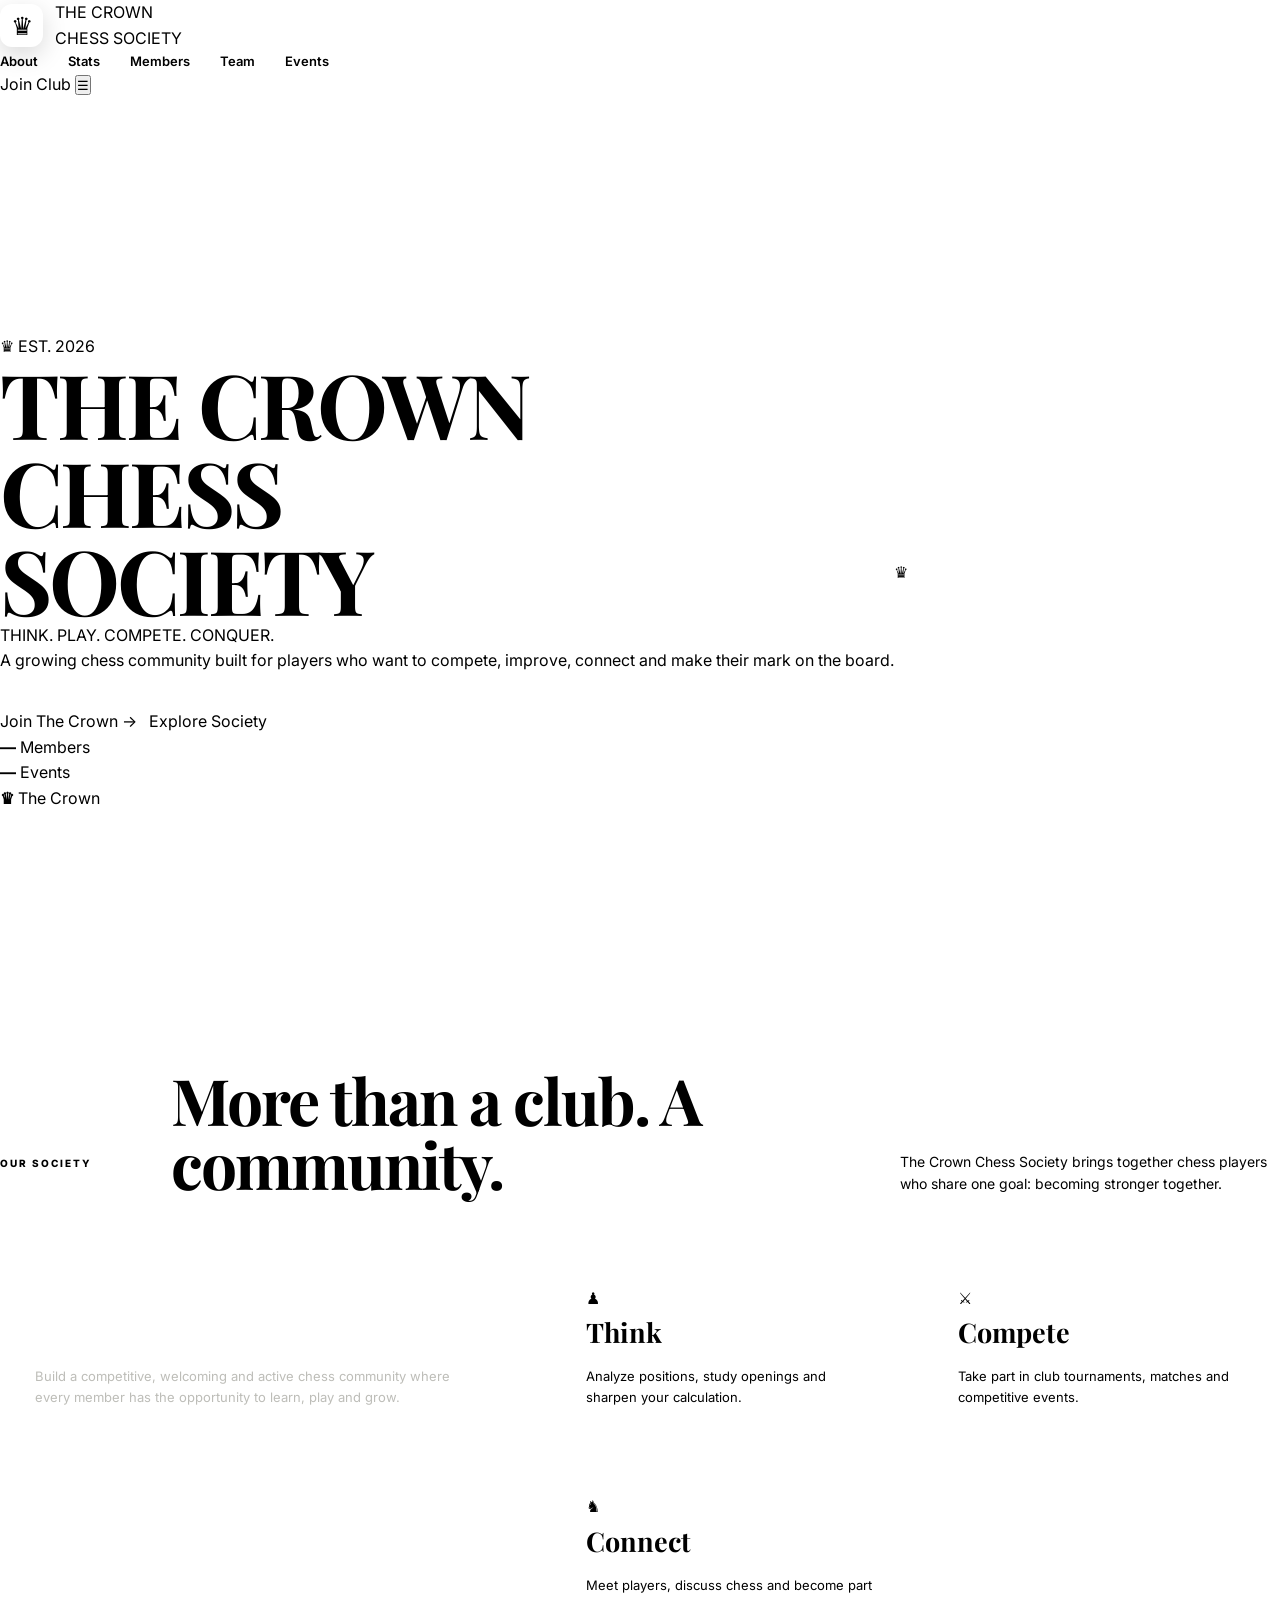
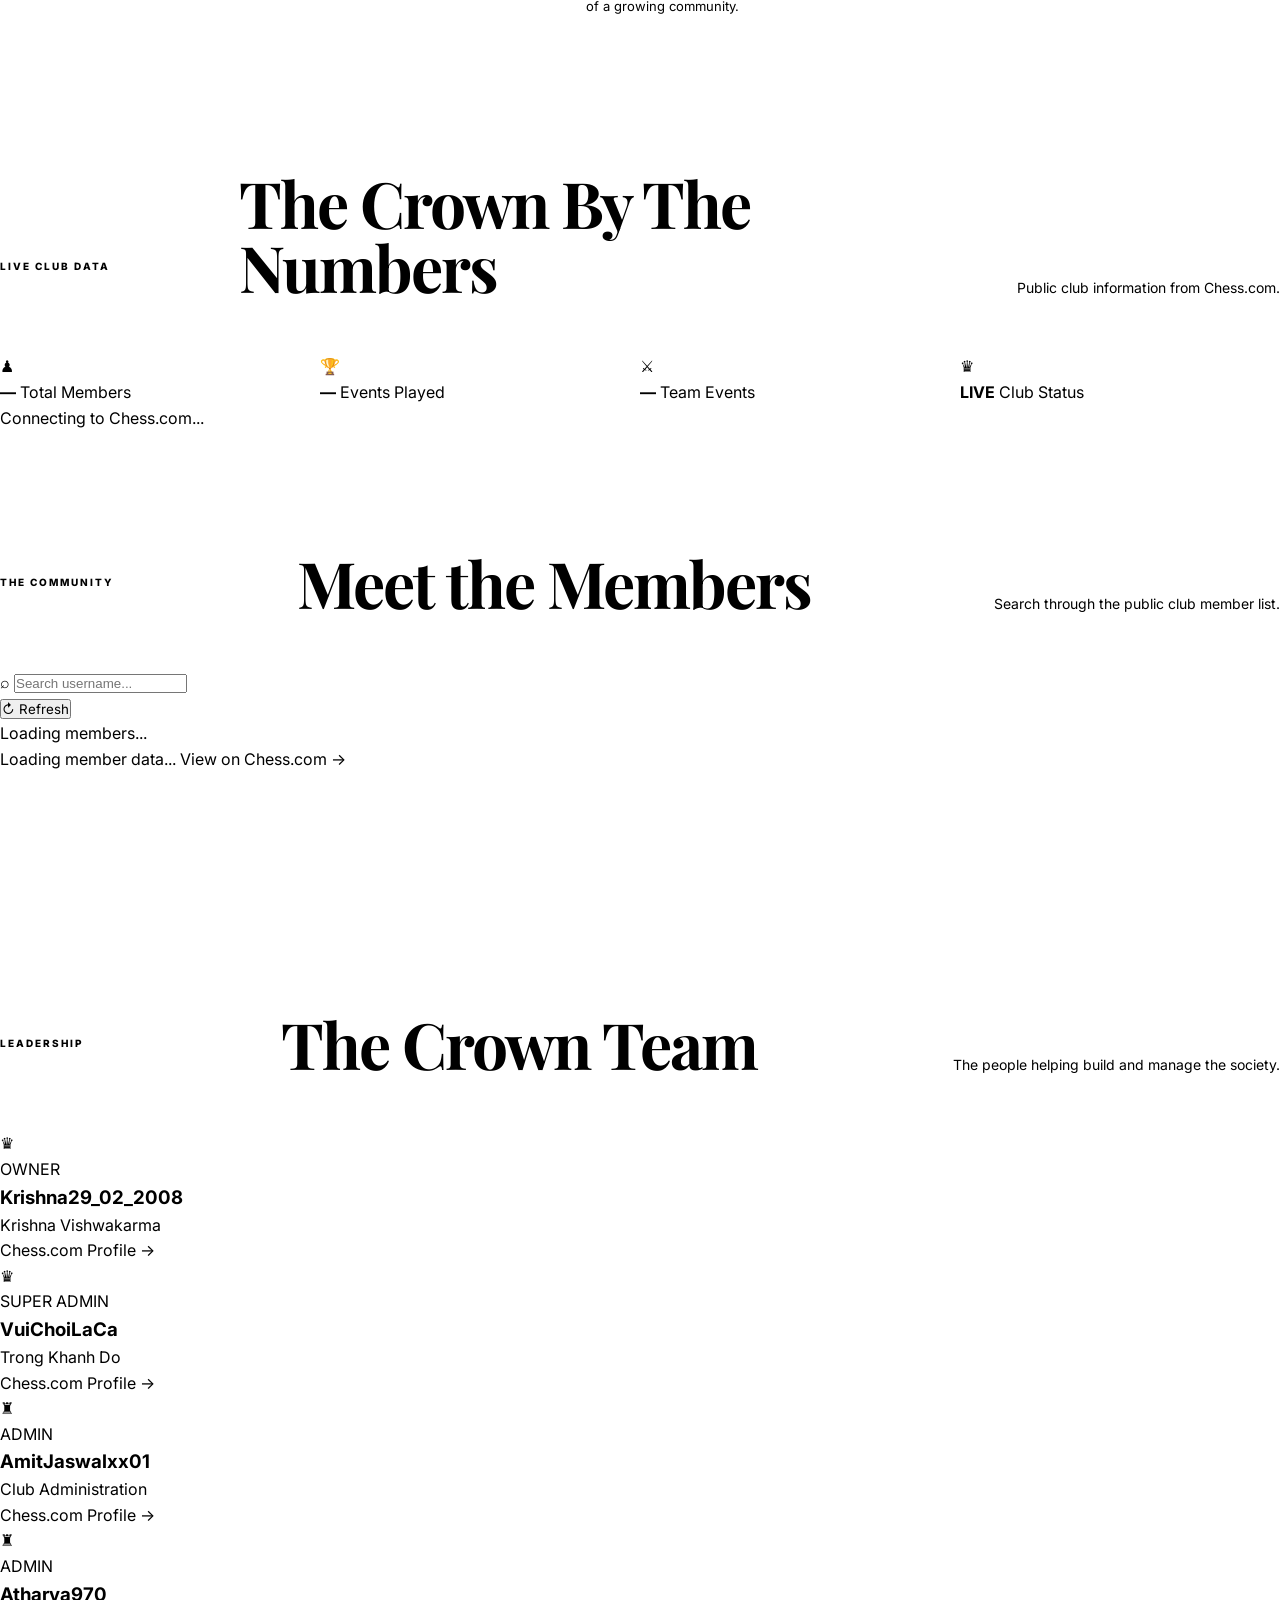
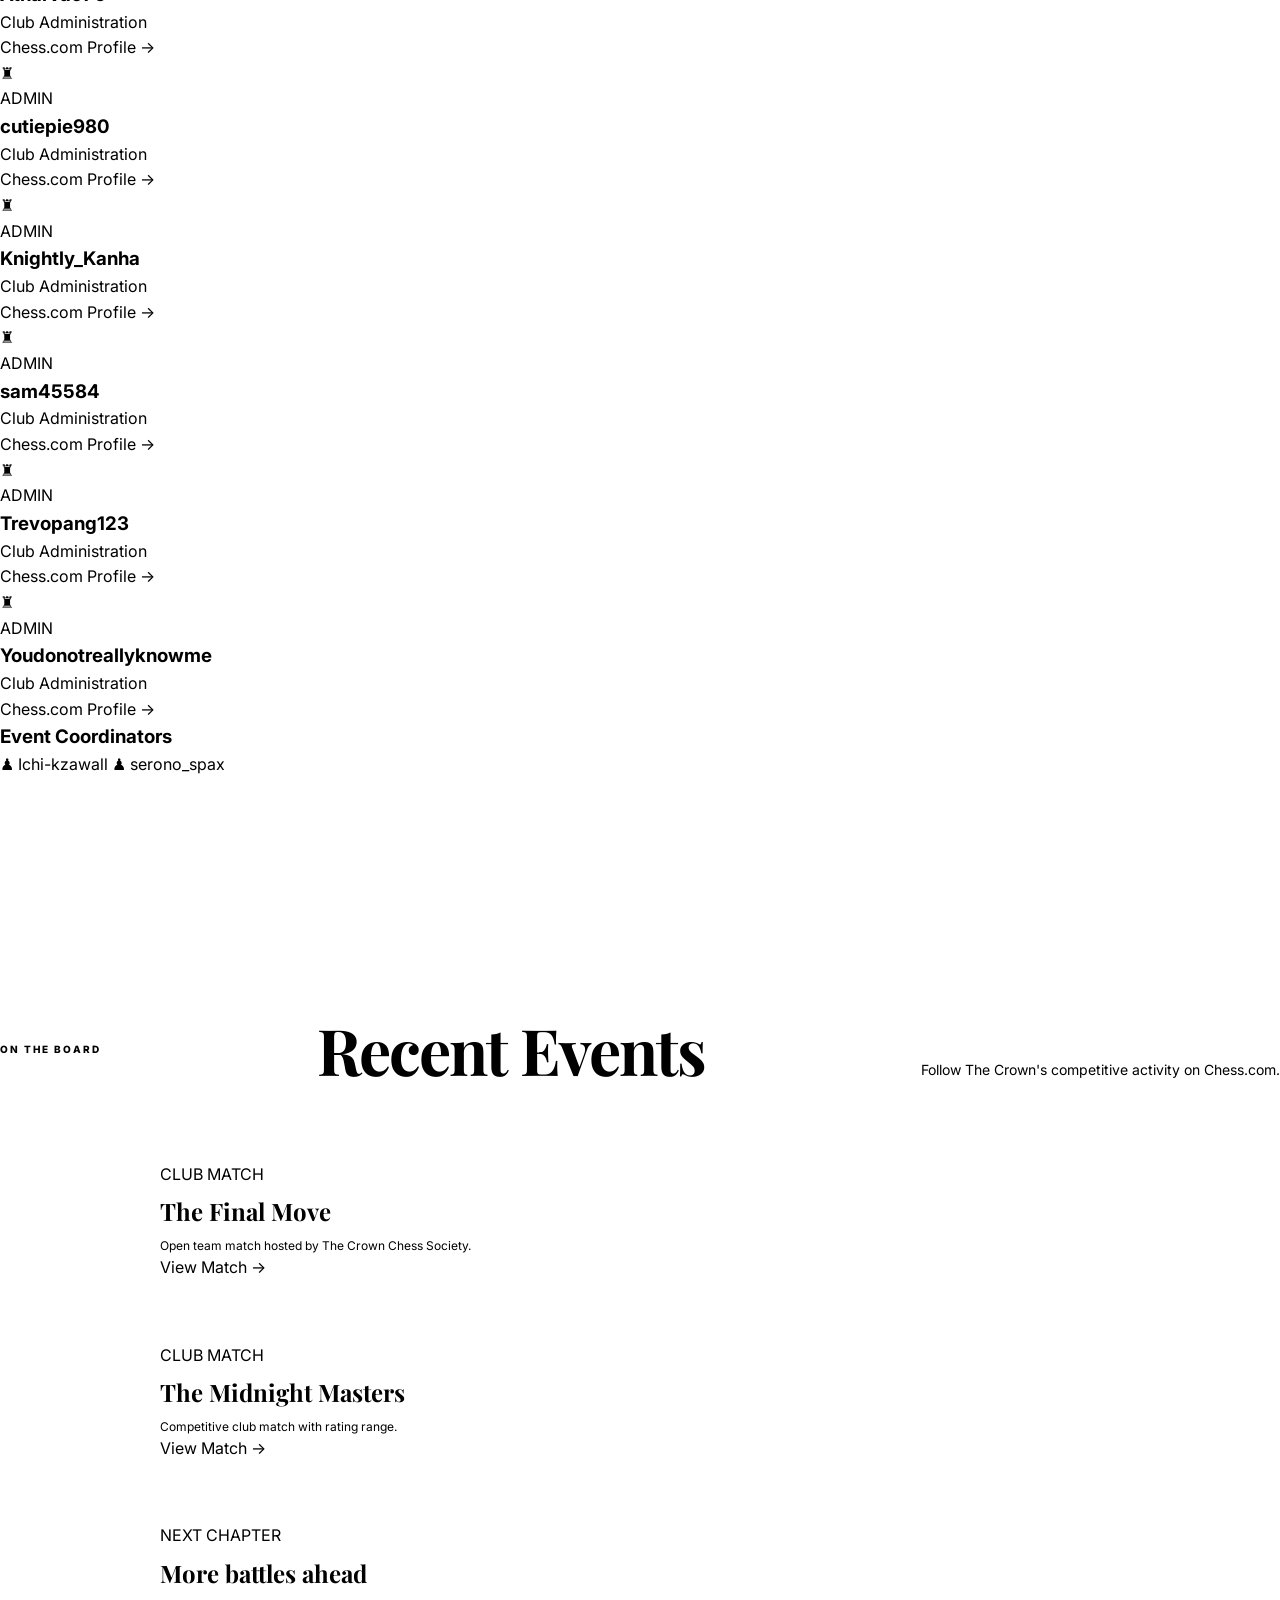
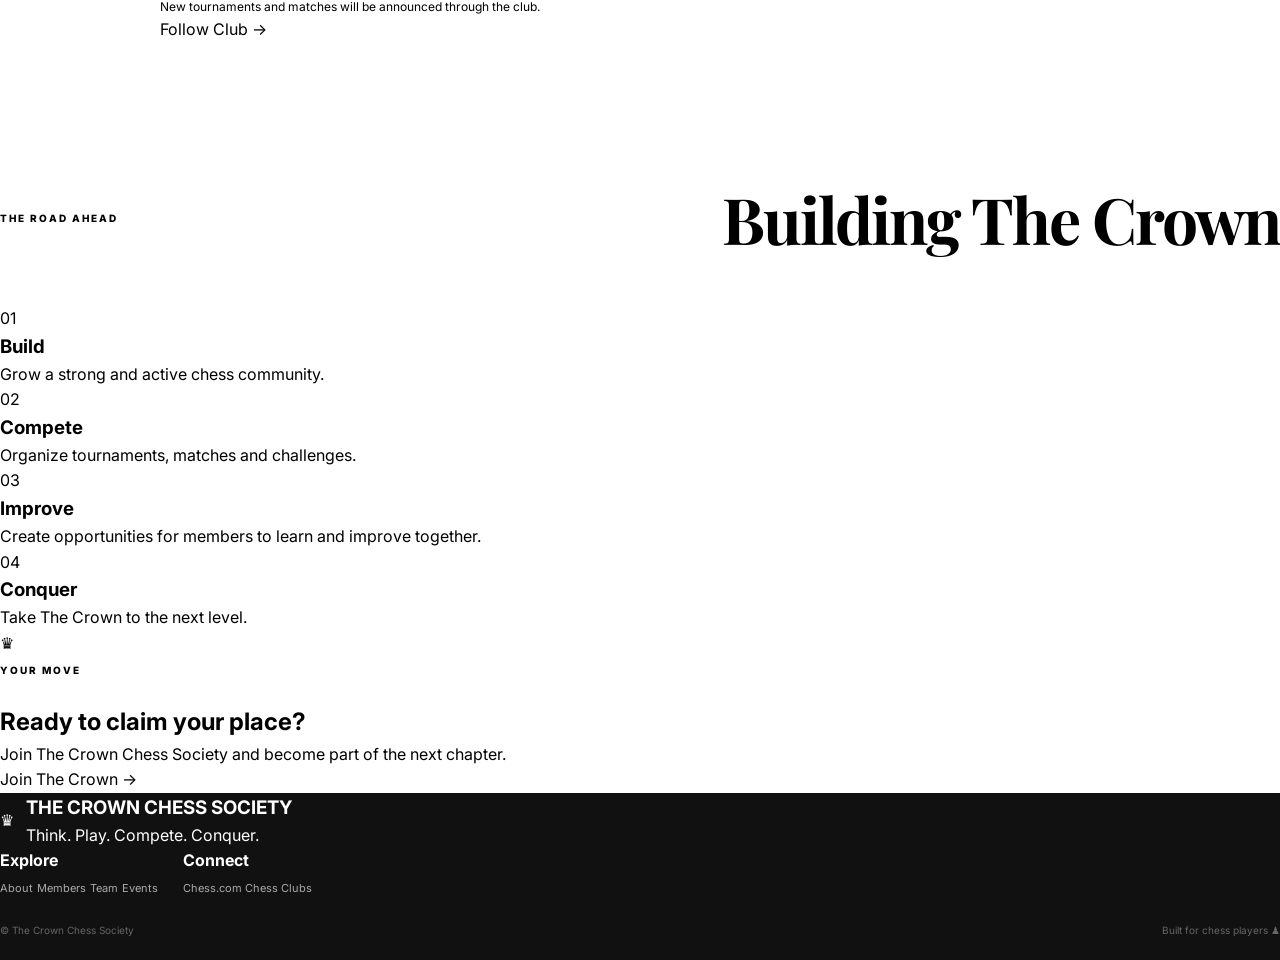
==== commit 1d61c5d3: "Update index.html" ====
--- a/index.html
+++ b/index.html
@@ -5,230 +5,884 @@
     <meta name="viewport" content="width=device-width, initial-scale=1.0">
 
     <title>The Crown Chess Society</title>
-    <meta name="description"
-          content="The Crown Chess Society — Play, compete, improve and connect with chess players.">
+    <meta name="description" content="The Crown Chess Society — Think. Play. Compete. Conquer.">
+    <meta name="theme-color" content="#0b0b0f">
+
+    <link rel="stylesheet" href="style.css">
 
     <link rel="preconnect" href="https://fonts.googleapis.com">
     <link rel="preconnect" href="https://fonts.gstatic.com" crossorigin>
 
-    <link href="https://fonts.googleapis.com/css2?family=Inter:wght@400;500;600;700;800&family=Playfair+Display:wght@600;700;800&display=swap"
-          rel="stylesheet">
-
-    <link rel="stylesheet" href="style.css">
+    <link href="https://fonts.googleapis.com/css2?family=Inter:wght@400;500;600;700;800&family=Playfair+Display:wght@600;700;800&display=swap" rel="stylesheet">
 </head>
 
 <body>
 
-<!-- ================= HEADER ================= -->
-
-<header class="header" id="header">
-
-    <div class="container nav">
+<!-- =========================================================
+     NAVBAR
+========================================================= -->
+
+<header class="navbar">
+
+    <div class="nav-inner">
 
         <a href="#home" class="brand">
             <div class="brand-crown">♛</div>
 
             <div>
-                <strong>THE CROWN</strong>
-                <span>CHESS SOCIETY</span>
+                <div class="brand-name">THE CROWN</div>
+                <div class="brand-sub">CHESS SOCIETY</div>
             </div>
         </a>
 
         <nav class="nav-links">
-            <a href="#home" class="active">Home</a>
             <a href="#about">About</a>
+            <a href="#stats">Stats</a>
+            <a href="#members">Members</a>
+            <a href="#team">Team</a>
             <a href="#events">Events</a>
-            <a href="#members">Members</a>
-            <a href="#community">Community</a>
         </nav>
 
-        <div class="nav-actions">
-            <button id="themeToggle" class="icon-btn" aria-label="Toggle theme">
-                ☾
-            </button>
-
-            <a class="join-btn"
-               href="https://www.chess.com/club"
-               target="_blank">
-                Join Club
-            </a>
-
-            <button class="menu-btn" id="menuBtn">
-                ☰
-            </button>
-        </div>
+        <a
+            class="nav-button"
+            href="https://www.chess.com/club/the-crown-chess-society"
+            target="_blank"
+            rel="noopener"
+        >
+            Join Club
+        </a>
+
+        <button class="menu-button" id="menuButton" aria-label="Open menu">
+            ☰
+        </button>
 
     </div>
 
 </header>
 
 
-<!-- ================= MOBILE MENU ================= -->
+<!-- =========================================================
+     MOBILE MENU
+========================================================= -->
 
 <div class="mobile-menu" id="mobileMenu">
 
-    <a href="#home">Home</a>
     <a href="#about">About</a>
+    <a href="#stats">Stats</a>
+    <a href="#members">Members</a>
+    <a href="#team">Team</a>
     <a href="#events">Events</a>
-    <a href="#members">Members</a>
-    <a href="#community">Community</a>
-
-    <a class="mobile-join"
-       href="https://www.chess.com/club"
-       target="_blank">
-        Join Chess.com Club
+
+    <a
+        class="mobile-join"
+        href="https://www.chess.com/club/the-crown-chess-society"
+        target="_blank"
+        rel="noopener"
+    >
+        Join The Club
     </a>
 
 </div>
 
 
-<!-- ================= HERO ================= -->
+<!-- =========================================================
+     HERO
+========================================================= -->
 
 <main>
 
 <section class="hero" id="home">
 
-    <div class="hero-glow glow-one"></div>
-    <div class="hero-glow glow-two"></div>
-
-    <div class="container hero-grid">
-
-        <div class="hero-content">
-
-            <div class="eyebrow">
-                <span class="live-dot"></span>
-                A COMMUNITY BUILT FOR CHESS
-            </div>
-
-            <h1>
-                Where Chess
-                <span>Meets Royalty.</span>
-            </h1>
-
-            <p class="hero-text">
-                Welcome to <strong>The Crown Chess Society</strong> —
-                a growing chess community for players who want to
-                compete, improve, analyze and enjoy the game together.
+    <div class="hero-background"></div>
+
+    <div class="hero-content">
+
+        <div class="hero-badge">
+            <span>♛</span>
+            EST. 2026
+        </div>
+
+        <h1>
+            THE CROWN
+            <span>CHESS SOCIETY</span>
+        </h1>
+
+        <p class="hero-tagline">
+            THINK. PLAY. COMPETE. CONQUER.
+        </p>
+
+        <p class="hero-description">
+            A growing chess community built for players who want to
+            compete, improve, connect and make their mark on the board.
+        </p>
+
+        <div class="hero-buttons">
+
+            <a
+                href="https://www.chess.com/club/the-crown-chess-society"
+                target="_blank"
+                rel="noopener"
+                class="button primary"
+            >
+                Join The Crown
+                <span>→</span>
+            </a>
+
+            <a href="#about" class="button secondary">
+                Explore Society
+            </a>
+
+        </div>
+
+        <div class="hero-mini-stats">
+
+            <div>
+                <strong id="heroMembers">—</strong>
+                <span>Members</span>
+            </div>
+
+            <div>
+                <strong id="heroEvents">—</strong>
+                <span>Events</span>
+            </div>
+
+            <div>
+                <strong>♛</strong>
+                <span>The Crown</span>
+            </div>
+
+        </div>
+
+    </div>
+
+    <div class="hero-chess-piece">
+        ♛
+    </div>
+
+</section>
+
+
+<!-- =========================================================
+     ABOUT
+========================================================= -->
+
+<section class="section" id="about">
+
+    <div class="section-heading">
+
+        <span class="eyebrow">OUR SOCIETY</span>
+
+        <h2>
+            More than a club.
+            <span>A community.</span>
+        </h2>
+
+        <p>
+            The Crown Chess Society brings together chess players
+            who share one goal: becoming stronger together.
+        </p>
+
+    </div>
+
+    <div class="about-grid">
+
+        <article class="about-card featured">
+
+            <div class="card-icon">♛</div>
+
+            <h3>Our Vision</h3>
+
+            <p>
+                Build a competitive, welcoming and active chess
+                community where every member has the opportunity
+                to learn, play and grow.
             </p>
 
-            <div class="hero-buttons">
-
-                <a href="https://www.chess.com/club"
-                   target="_blank"
-                   class="primary-btn">
-                    Join the Society
-                    <span>→</span>
+        </article>
+
+
+        <article class="about-card">
+
+            <div class="card-icon">♟</div>
+
+            <h3>Think</h3>
+
+            <p>
+                Analyze positions, study openings and sharpen
+                your calculation.
+            </p>
+
+        </article>
+
+
+        <article class="about-card">
+
+            <div class="card-icon">⚔</div>
+
+            <h3>Compete</h3>
+
+            <p>
+                Take part in club tournaments, matches and
+                competitive events.
+            </p>
+
+        </article>
+
+
+        <article class="about-card">
+
+            <div class="card-icon">♞</div>
+
+            <h3>Connect</h3>
+
+            <p>
+                Meet players, discuss chess and become part
+                of a growing community.
+            </p>
+
+        </article>
+
+    </div>
+
+</section>
+
+
+<!-- =========================================================
+     STATS
+========================================================= -->
+
+<section class="stats-section" id="stats">
+
+    <div class="section-heading centered">
+
+        <span class="eyebrow">LIVE CLUB DATA</span>
+
+        <h2>
+            The Crown
+            <span>By The Numbers</span>
+        </h2>
+
+        <p>
+            Public club information from Chess.com.
+        </p>
+
+    </div>
+
+
+    <div class="stats-grid">
+
+        <div class="stat-card">
+
+            <div class="stat-icon">♟</div>
+
+            <div>
+                <strong id="memberCount">—</strong>
+                <span>Total Members</span>
+            </div>
+
+        </div>
+
+
+        <div class="stat-card">
+
+            <div class="stat-icon">🏆</div>
+
+            <div>
+                <strong id="eventCount">—</strong>
+                <span>Events Played</span>
+            </div>
+
+        </div>
+
+
+        <div class="stat-card">
+
+            <div class="stat-icon">⚔</div>
+
+            <div>
+                <strong id="matchCount">—</strong>
+                <span>Team Events</span>
+            </div>
+
+        </div>
+
+
+        <div class="stat-card">
+
+            <div class="stat-icon">♛</div>
+
+            <div>
+                <strong id="statusText">LIVE</strong>
+                <span>Club Status</span>
+            </div>
+
+        </div>
+
+    </div>
+
+
+    <div class="api-status" id="apiStatus">
+        <span class="status-dot"></span>
+        Connecting to Chess.com...
+    </div>
+
+</section>
+
+
+<!-- =========================================================
+     MEMBERS
+========================================================= -->
+
+<section class="section" id="members">
+
+    <div class="section-heading">
+
+        <span class="eyebrow">THE COMMUNITY</span>
+
+        <h2>
+            Meet the
+            <span>Members</span>
+        </h2>
+
+        <p>
+            Search through the public club member list.
+        </p>
+
+    </div>
+
+
+    <div class="members-toolbar">
+
+        <div class="search-box">
+
+            <span>⌕</span>
+
+            <input
+                type="text"
+                id="memberSearch"
+                placeholder="Search username..."
+                autocomplete="off"
+            >
+
+        </div>
+
+        <button class="refresh-button" id="refreshMembers">
+            ↻ Refresh
+        </button>
+
+    </div>
+
+
+    <div id="membersGrid" class="members-grid">
+
+        <div class="loading-card">
+            <div class="loader"></div>
+            <p>Loading members...</p>
+        </div>
+
+    </div>
+
+
+    <div class="members-footer">
+
+        <span id="memberResultText">
+            Loading member data...
+        </span>
+
+        <a
+            href="https://www.chess.com/club/the-crown-chess-society"
+            target="_blank"
+            rel="noopener"
+        >
+            View on Chess.com →
+        </a>
+
+    </div>
+
+</section>
+
+
+<!-- =========================================================
+     TEAM
+========================================================= -->
+
+<section class="section team-section" id="team">
+
+    <div class="section-heading centered">
+
+        <span class="eyebrow">LEADERSHIP</span>
+
+        <h2>
+            The Crown
+            <span>Team</span>
+        </h2>
+
+        <p>
+            The people helping build and manage the society.
+        </p>
+
+    </div>
+
+
+    <div class="team-grid">
+
+
+        <!-- OWNER -->
+
+        <article class="team-card owner">
+
+            <div class="team-crown">♛</div>
+
+            <div class="team-role">
+                OWNER
+            </div>
+
+            <h3>Krishna29_02_2008</h3>
+
+            <p>Krishna Vishwakarma</p>
+
+            <a
+                href="https://www.chess.com/member/Krishna29_02_2008"
+                target="_blank"
+                rel="noopener"
+            >
+                Chess.com Profile →
+            </a>
+
+        </article>
+
+
+        <!-- SUPER ADMIN -->
+
+        <article class="team-card">
+
+            <div class="team-crown">♛</div>
+
+            <div class="team-role">
+                SUPER ADMIN
+            </div>
+
+            <h3>VuiChoiLaCa</h3>
+
+            <p>Trong Khanh Do</p>
+
+            <a
+                href="https://www.chess.com/member/VuiChoiLaCa"
+                target="_blank"
+                rel="noopener"
+            >
+                Chess.com Profile →
+            </a>
+
+        </article>
+
+
+        <!-- ADMIN -->
+
+        <article class="team-card">
+
+            <div class="team-crown">♜</div>
+
+            <div class="team-role">
+                ADMIN
+            </div>
+
+            <h3>AmitJaswalxx01</h3>
+
+            <p>Club Administration</p>
+
+            <a
+                href="https://www.chess.com/member/AmitJaswalxx01"
+                target="_blank"
+                rel="noopener"
+            >
+                Chess.com Profile →
+            </a>
+
+        </article>
+
+
+        <article class="team-card">
+
+            <div class="team-crown">♜</div>
+
+            <div class="team-role">
+                ADMIN
+            </div>
+
+            <h3>Atharva970</h3>
+
+            <p>Club Administration</p>
+
+            <a
+                href="https://www.chess.com/member/Atharva970"
+                target="_blank"
+                rel="noopener"
+            >
+                Chess.com Profile →
+            </a>
+
+        </article>
+
+
+        <article class="team-card">
+
+            <div class="team-crown">♜</div>
+
+            <div class="team-role">
+                ADMIN
+            </div>
+
+            <h3>cutiepie980</h3>
+
+            <p>Club Administration</p>
+
+            <a
+                href="https://www.chess.com/member/cutiepie980"
+                target="_blank"
+                rel="noopener"
+            >
+                Chess.com Profile →
+            </a>
+
+        </article>
+
+
+        <article class="team-card">
+
+            <div class="team-crown">♜</div>
+
+            <div class="team-role">
+                ADMIN
+            </div>
+
+            <h3>Knightly_Kanha</h3>
+
+            <p>Club Administration</p>
+
+            <a
+                href="https://www.chess.com/member/Knightly_Kanha"
+                target="_blank"
+                rel="noopener"
+            >
+                Chess.com Profile →
+            </a>
+
+        </article>
+
+
+        <article class="team-card">
+
+            <div class="team-crown">♜</div>
+
+            <div class="team-role">
+                ADMIN
+            </div>
+
+            <h3>sam45584</h3>
+
+            <p>Club Administration</p>
+
+            <a
+                href="https://www.chess.com/member/sam45584"
+                target="_blank"
+                rel="noopener"
+            >
+                Chess.com Profile →
+            </a>
+
+        </article>
+
+
+        <article class="team-card">
+
+            <div class="team-crown">♜</div>
+
+            <div class="team-role">
+                ADMIN
+            </div>
+
+            <h3>Trevopang123</h3>
+
+            <p>Club Administration</p>
+
+            <a
+                href="https://www.chess.com/member/Trevopang123"
+                target="_blank"
+                rel="noopener"
+            >
+                Chess.com Profile →
+            </a>
+
+        </article>
+
+
+        <article class="team-card">
+
+            <div class="team-crown">♜</div>
+
+            <div class="team-role">
+                ADMIN
+            </div>
+
+            <h3>Youdonotreallyknowme</h3>
+
+            <p>Club Administration</p>
+
+            <a
+                href="https://www.chess.com/member/Youdonotreallyknowme"
+                target="_blank"
+                rel="noopener"
+            >
+                Chess.com Profile →
+            </a>
+
+        </article>
+
+    </div>
+
+
+    <div class="coordinators">
+
+        <h3>Event Coordinators</h3>
+
+        <div class="coordinator-list">
+
+            <a
+                href="https://www.chess.com/member/Ichi-kzawall"
+                target="_blank"
+                rel="noopener"
+            >
+                ♟ Ichi-kzawall
+            </a>
+
+            <a
+                href="https://www.chess.com/member/serono_spax"
+                target="_blank"
+                rel="noopener"
+            >
+                ♟ serono_spax
+            </a>
+
+        </div>
+
+    </div>
+
+</section>
+
+
+<!-- =========================================================
+     EVENTS
+========================================================= -->
+
+<section class="section" id="events">
+
+    <div class="section-heading">
+
+        <span class="eyebrow">ON THE BOARD</span>
+
+        <h2>
+            Recent
+            <span>Events</span>
+        </h2>
+
+        <p>
+            Follow The Crown's competitive activity on Chess.com.
+        </p>
+
+    </div>
+
+
+    <div class="events-grid">
+
+
+        <article class="event-card">
+
+            <div class="event-date">
+                <span>AUG</span>
+                <strong>18</strong>
+            </div>
+
+            <div class="event-info">
+
+                <div class="event-type">
+                    CLUB MATCH
+                </div>
+
+                <h3>The Final Move</h3>
+
+                <p>
+                    Open team match hosted by The Crown Chess Society.
+                </p>
+
+                <a
+                    href="https://www.chess.com/clubs/matches/open"
+                    target="_blank"
+                    rel="noopener"
+                >
+                    View Match →
                 </a>
 
-                <a href="#about" class="secondary-btn">
-                    Explore Club
+            </div>
+
+        </article>
+
+
+        <article class="event-card">
+
+            <div class="event-date">
+                <span>AUG</span>
+                <strong>18</strong>
+            </div>
+
+            <div class="event-info">
+
+                <div class="event-type">
+                    CLUB MATCH
+                </div>
+
+                <h3>The Midnight Masters</h3>
+
+                <p>
+                    Competitive club match with rating range.
+                </p>
+
+                <a
+                    href="https://www.chess.com/clubs/matches/open"
+                    target="_blank"
+                    rel="noopener"
+                >
+                    View Match →
                 </a>
 
             </div>
 
-            <div class="hero-meta">
-
-                <div>
-                    <strong>♟</strong>
-                    <span>Active Community</span>
+        </article>
+
+
+        <article class="event-card coming">
+
+            <div class="event-date">
+                <span>LIVE</span>
+                <strong>♛</strong>
+            </div>
+
+            <div class="event-info">
+
+                <div class="event-type">
+                    NEXT CHAPTER
                 </div>
 
-                <div>
-                    <strong>♜</strong>
-                    <span>Regular Events</span>
-                </div>
-
-                <div>
-                    <strong>♕</strong>
-                    <span>All Levels Welcome</span>
-                </div>
-
-            </div>
-
-        </div>
-
-
-        <!-- CHESS VISUAL -->
-
-        <div class="hero-chess">
-
-            <div class="chess-card">
-
-                <div class="card-top">
-                    <span>THE CROWN</span>
-                    <span>♛</span>
-                </div>
-
-                <div class="board" id="board">
-
-                    <div class="piece p1">♜</div>
-                    <div class="piece p2">♞</div>
-                    <div class="piece p3">♝</div>
-                    <div class="piece p4">♛</div>
-                    <div class="piece p5">♚</div>
-                    <div class="piece p6">♝</div>
-                    <div class="piece p7">♞</div>
-                    <div class="piece p8">♜</div>
-
-                    <div class="piece white-p w1">♙</div>
-                    <div class="piece white-p w2">♙</div>
-                    <div class="piece white-p w3">♙</div>
-                    <div class="piece white-p w4">♙</div>
-                    <div class="piece white-p w5">♙</div>
-                    <div class="piece white-p w6">♙</div>
-                    <div class="piece white-p w7">♙</div>
-                    <div class="piece white-p w8">♙</div>
-
-                    <div class="piece white-back wb1">♖</div>
-                    <div class="piece white-back wb2">♘</div>
-                    <div class="piece white-back wb3">♗</div>
-                    <div class="piece white-back wb4">♕</div>
-                    <div class="piece white-back wb5">♔</div>
-                    <div class="piece white-back wb6">♗</div>
-                    <div class="piece white-back wb7">♘</div>
-                    <div class="piece white-back wb8">♖</div>
-
-                </div>
-
-                <div class="card-bottom">
-                    <span>PLAY</span>
-                    <span>COMPETE</span>
-                    <span>IMPROVE</span>
-                </div>
-
-            </div>
-
-        </div>
+                <h3>More battles ahead</h3>
+
+                <p>
+                    New tournaments and matches will be announced
+                    through the club.
+                </p>
+
+                <a
+                    href="https://www.chess.com/club/the-crown-chess-society"
+                    target="_blank"
+                    rel="noopener"
+                >
+                    Follow Club →
+                </a>
+
+            </div>
+
+        </article>
 
     </div>
 
 </section>
 
 
-<!-- ================= STATS ================= -->
-
-<section class="stats">
-
-    <div class="container stats-grid">
-
-        <div class="stat">
-            <strong data-target="123">0</strong>
-            <span>Members</span>
-        </div>
-
-        <div class="stat">
-            <strong data-target="27">0</strong>
-            <span>Tournaments</span>
-        </div>
-
-        <div class="stat">
-            <strong data-target="18">0</strong>
-            <span>Active Players</span>
-        </div>
-
-        <div class="stat">
-            <strong data-target="100">0</strong>
-            <span>Passion %</span>
+<!-- =========================================================
+     ROADMAP
+========================================================= -->
+
+<section class="roadmap-section">
+
+    <div class="section-heading centered">
+
+        <span class="eyebrow">THE ROAD AHEAD</span>
+
+        <h2>
+            Building
+            <span>The Crown</span>
+        </h2>
+
+    </div>
+
+
+    <div class="timeline">
+
+        <div class="timeline-item active">
+
+            <div class="timeline-number">
+                01
+            </div>
+
+            <div>
+                <h3>Build</h3>
+
+                <p>
+                    Grow a strong and active chess community.
+                </p>
+            </div>
+
+        </div>
+
+
+        <div class="timeline-item">
+
+            <div class="timeline-number">
+                02
+            </div>
+
+            <div>
+                <h3>Compete</h3>
+
+                <p>
+                    Organize tournaments, matches and challenges.
+                </p>
+            </div>
+
+        </div>
+
+
+        <div class="timeline-item">
+
+            <div class="timeline-number">
+                03
+            </div>
+
+            <div>
+                <h3>Improve</h3>
+
+                <p>
+                    Create opportunities for members to learn
+                    and improve together.
+                </p>
+            </div>
+
+        </div>
+
+
+        <div class="timeline-item">
+
+            <div class="timeline-number">
+                04
+            </div>
+
+            <div>
+                <h3>Conquer</h3>
+
+                <p>
+                    Take The Crown to the next level.
+                </p>
+            </div>
+
         </div>
 
     </div>
@@ -236,375 +890,119 @@
 </section>
 
 
-<!-- ================= ABOUT ================= -->
-
-<section class="section" id="about">
-
-    <div class="container">
-
-        <div class="section-heading">
-
-            <div>
-                <span class="section-label">01 — ABOUT US</span>
-
-                <h2>
-                    More than a club.
-                    <span>A society.</span>
-                </h2>
-            </div>
-
-            <p>
-                The Crown Chess Society brings chess players together
-                to create a competitive but friendly environment.
-            </p>
-
-        </div>
-
-
-        <div class="about-grid">
-
-            <div class="about-card featured">
-
-                <div class="about-icon">♛</div>
-
-                <h3>The Crown Philosophy</h3>
+<!-- =========================================================
+     CTA
+========================================================= -->
+
+<section class="cta-section">
+
+    <div class="cta-crown">
+        ♛
+    </div>
+
+    <span class="eyebrow">
+        YOUR MOVE
+    </span>
+
+    <h2>
+        Ready to claim
+        <span>your place?</span>
+    </h2>
+
+    <p>
+        Join The Crown Chess Society and become part of the next chapter.
+    </p>
+
+    <a
+        class="button primary large"
+        href="https://www.chess.com/club/the-crown-chess-society"
+        target="_blank"
+        rel="noopener"
+    >
+        Join The Crown
+        <span>→</span>
+    </a>
+
+</section>
+
+</main>
+
+
+<!-- =========================================================
+     FOOTER
+========================================================= -->
+
+<footer class="footer">
+
+    <div class="footer-main">
+
+        <div class="footer-brand">
+
+            <div class="footer-logo">
+                ♛
+            </div>
+
+            <div>
+
+                <h3>
+                    THE CROWN
+                    <span>CHESS SOCIETY</span>
+                </h3>
 
                 <p>
-                    Every player has a place on our board.
-                    Whether you're just learning chess or fighting
-                    for the top of the leaderboard, our goal is simple:
-                    become stronger together.
+                    Think. Play. Compete. Conquer.
                 </p>
 
-                <a href="#community">
-                    Discover our community →
+            </div>
+
+        </div>
+
+
+        <div class="footer-links">
+
+            <div>
+
+                <h4>Explore</h4>
+
+                <a href="#about">About</a>
+                <a href="#members">Members</a>
+                <a href="#team">Team</a>
+                <a href="#events">Events</a>
+
+            </div>
+
+
+            <div>
+
+                <h4>Connect</h4>
+
+                <a
+                    href="https://www.chess.com/club/the-crown-chess-society"
+                    target="_blank"
+                    rel="noopener"
+                >
+                    Chess.com
                 </a>
 
-            </div>
-
-
-            <div class="about-card">
-
-                <span class="number">01</span>
-
-                <h3>Compete</h3>
-
-                <p>
-                    Join tournaments, team matches and competitive events.
-                </p>
-
-            </div>
-
-
-            <div class="about-card">
-
-                <span class="number">02</span>
-
-                <h3>Improve</h3>
-
-                <p>
-                    Analyze games, exchange ideas and learn from each other.
-                </p>
-
-            </div>
-
-
-            <div class="about-card">
-
-                <span class="number">03</span>
-
-                <h3>Connect</h3>
-
-                <p>
-                    Meet chess players and build lasting friendships.
-                </p>
-
-            </div>
-
-        </div>
-
-    </div>
-
-</section>
-
-
-<!-- ================= EVENTS ================= -->
-
-<section class="section section-alt" id="events">
-
-    <div class="container">
-
-        <div class="section-heading">
-
-            <div>
-                <span class="section-label">02 — EVENTS</span>
-
-                <h2>
-                    The next move
-                    <span>starts here.</span>
-                </h2>
-            </div>
-
-            <a href="https://www.chess.com/club"
-               target="_blank"
-               class="outline-btn">
-                View Chess.com →
-            </a>
-
-        </div>
-
-
-        <div class="events-grid">
-
-            <article class="event-card">
-
-                <div class="event-date">
-                    <strong>01</strong>
-                    <span>EVENT</span>
-                </div>
-
-                <div class="event-info">
-
-                    <span class="event-tag">TOURNAMENT</span>
-
-                    <h3>Crown Rapid Arena</h3>
-
-                    <p>
-                        Fast games. Sharp tactics. One crown.
-                    </p>
-
-                    <div class="event-details">
-                        <span>♟ Rapid</span>
-                        <span>♜ Online</span>
-                    </div>
-
-                </div>
-
-                <span class="event-arrow">↗</span>
-
-            </article>
-
-
-            <article class="event-card">
-
-                <div class="event-date">
-                    <strong>02</strong>
-                    <span>EVENT</span>
-                </div>
-
-                <div class="event-info">
-
-                    <span class="event-tag">TEAM</span>
-
-                    <h3>Society Team Battle</h3>
-
-                    <p>
-                        Fight together. Win together.
-                    </p>
-
-                    <div class="event-details">
-                        <span>♛ Team</span>
-                        <span>♜ Online</span>
-                    </div>
-
-                </div>
-
-                <span class="event-arrow">↗</span>
-
-            </article>
-
-
-            <article class="event-card">
-
-                <div class="event-date">
-                    <strong>03</strong>
-                    <span>EVENT</span>
-                </div>
-
-                <div class="event-info">
-
-                    <span class="event-tag">COMMUNITY</span>
-
-                    <h3>Game Analysis Night</h3>
-
-                    <p>
-                        Review games and sharpen your ideas.
-                    </p>
-
-                    <div class="event-details">
-                        <span>♞ Analysis</span>
-                        <span>♟ Community</span>
-                    </div>
-
-                </div>
-
-                <span class="event-arrow">↗</span>
-
-            </article>
-
-        </div>
-
-    </div>
-
-</section>
-
-
-<!-- ================= MEMBERS ================= -->
-
-<section class="section" id="members">
-
-    <div class="container">
-
-        <div class="section-heading">
-
-            <div>
-                <span class="section-label">03 — MEMBERS</span>
-
-                <h2>
-                    Meet the
-                    <span>players.</span>
-                </h2>
-            </div>
-
-            <p>
-                Our society is built by the people who play,
-                compete and contribute every day.
-            </p>
-
-        </div>
-
-
-        <div class="members-grid">
-
-            <div class="member-card">
-
-                <div class="avatar">♔</div>
-
-                <div>
-                    <span class="role">SUPER ADMIN</span>
-                    <h3>Club Leadership</h3>
-                    <p>The Crown Administration</p>
-                </div>
-
-            </div>
-
-
-            <div class="member-card">
-
-                <div class="avatar">♕</div>
-
-                <div>
-                    <span class="role">ADMIN</span>
-                    <h3>Community Team</h3>
-                    <p>Keeping the society active</p>
-                </div>
-
-            </div>
-
-
-            <div class="member-card">
-
-                <div class="avatar">♘</div>
-
-                <div>
-                    <span class="role">PLAYER</span>
-                    <h3>Our Members</h3>
-                    <p>123+ chess enthusiasts</p>
-                </div>
-
-            </div>
-
-        </div>
-
-    </div>
-
-</section>
-
-
-<!-- ================= COMMUNITY ================= -->
-
-<section class="community" id="community">
-
-    <div class="container">
-
-        <div class="community-box">
-
-            <div>
-
-                <span class="section-label">04 — COMMUNITY</span>
-
-                <h2>
-                    Ready to claim
-                    <span>your crown?</span>
-                </h2>
-
-                <p>
-                    Join The Crown Chess Society on Chess.com
-                    and become part of the community.
-                </p>
-
-            </div>
-
-
-            <div class="community-actions">
-
-                <a href="https://www.chess.com/club"
-                   target="_blank"
-                   class="primary-btn">
-                    ♟ Join on Chess.com
+                <a
+                    href="https://www.chess.com/clubs"
+                    target="_blank"
+                    rel="noopener"
+                >
+                    Chess Clubs
                 </a>
 
-                <a href="https://discord.gg/"
-                   target="_blank"
-                   class="discord-btn">
-                    Discord Community
-                </a>
-
-            </div>
-
-        </div>
-
-    </div>
-
-</section>
-
-</main>
-
-
-<!-- ================= FOOTER ================= -->
-
-<footer>
-
-    <div class="container footer-top">
-
-        <div class="footer-brand">
-
-            <div class="brand-crown">♛</div>
-
-            <div>
-                <strong>THE CROWN</strong>
-                <span>CHESS SOCIETY</span>
-            </div>
-
-        </div>
-
-
-        <div class="footer-links">
-
-            <a href="#home">Home</a>
-            <a href="#about">About</a>
-            <a href="#events">Events</a>
-            <a href="#members">Members</a>
-
-        </div>
-
-    </div>
-
-
-    <div class="container footer-bottom">
+            </div>
+
+        </div>
+
+    </div>
+
+
+    <div class="footer-bottom">
 
         <span>
-            © 2026 The Crown Chess Society
+            © <span id="currentYear"></span> The Crown Chess Society
         </span>
 
         <span>
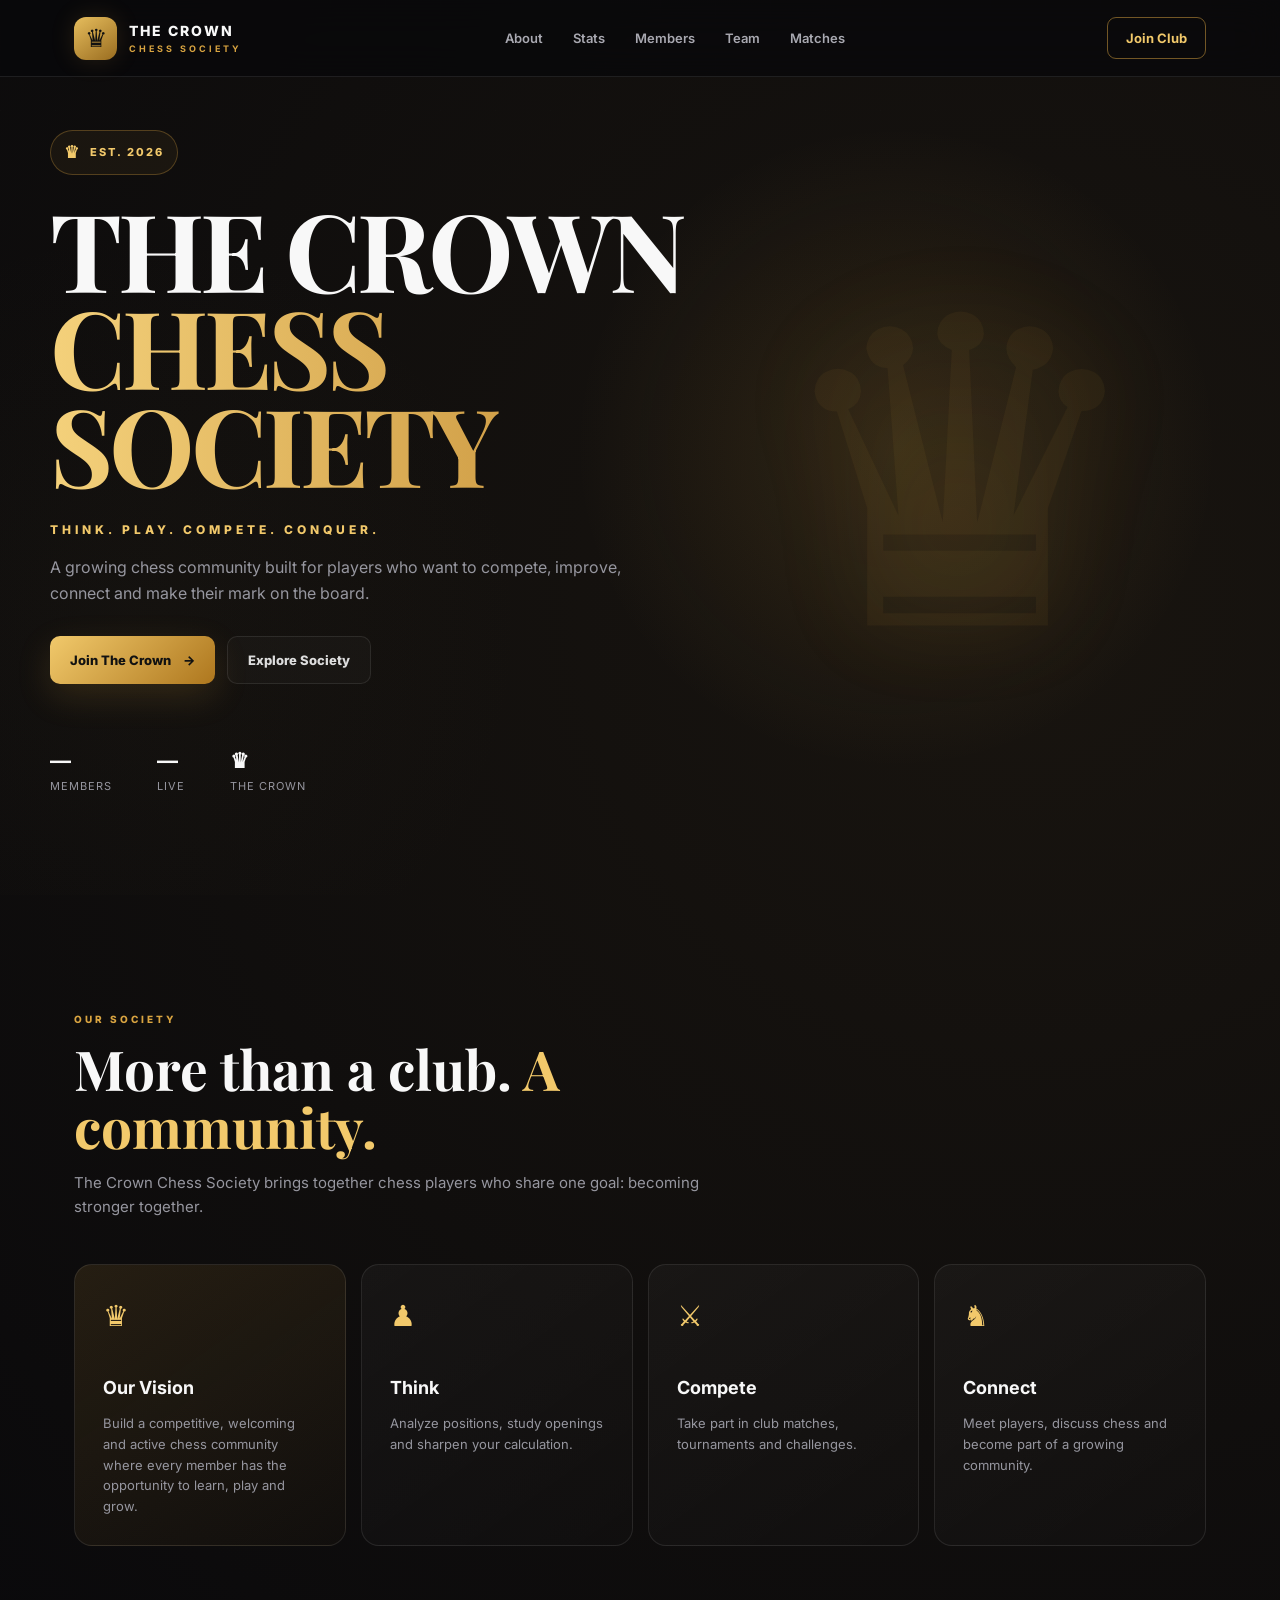
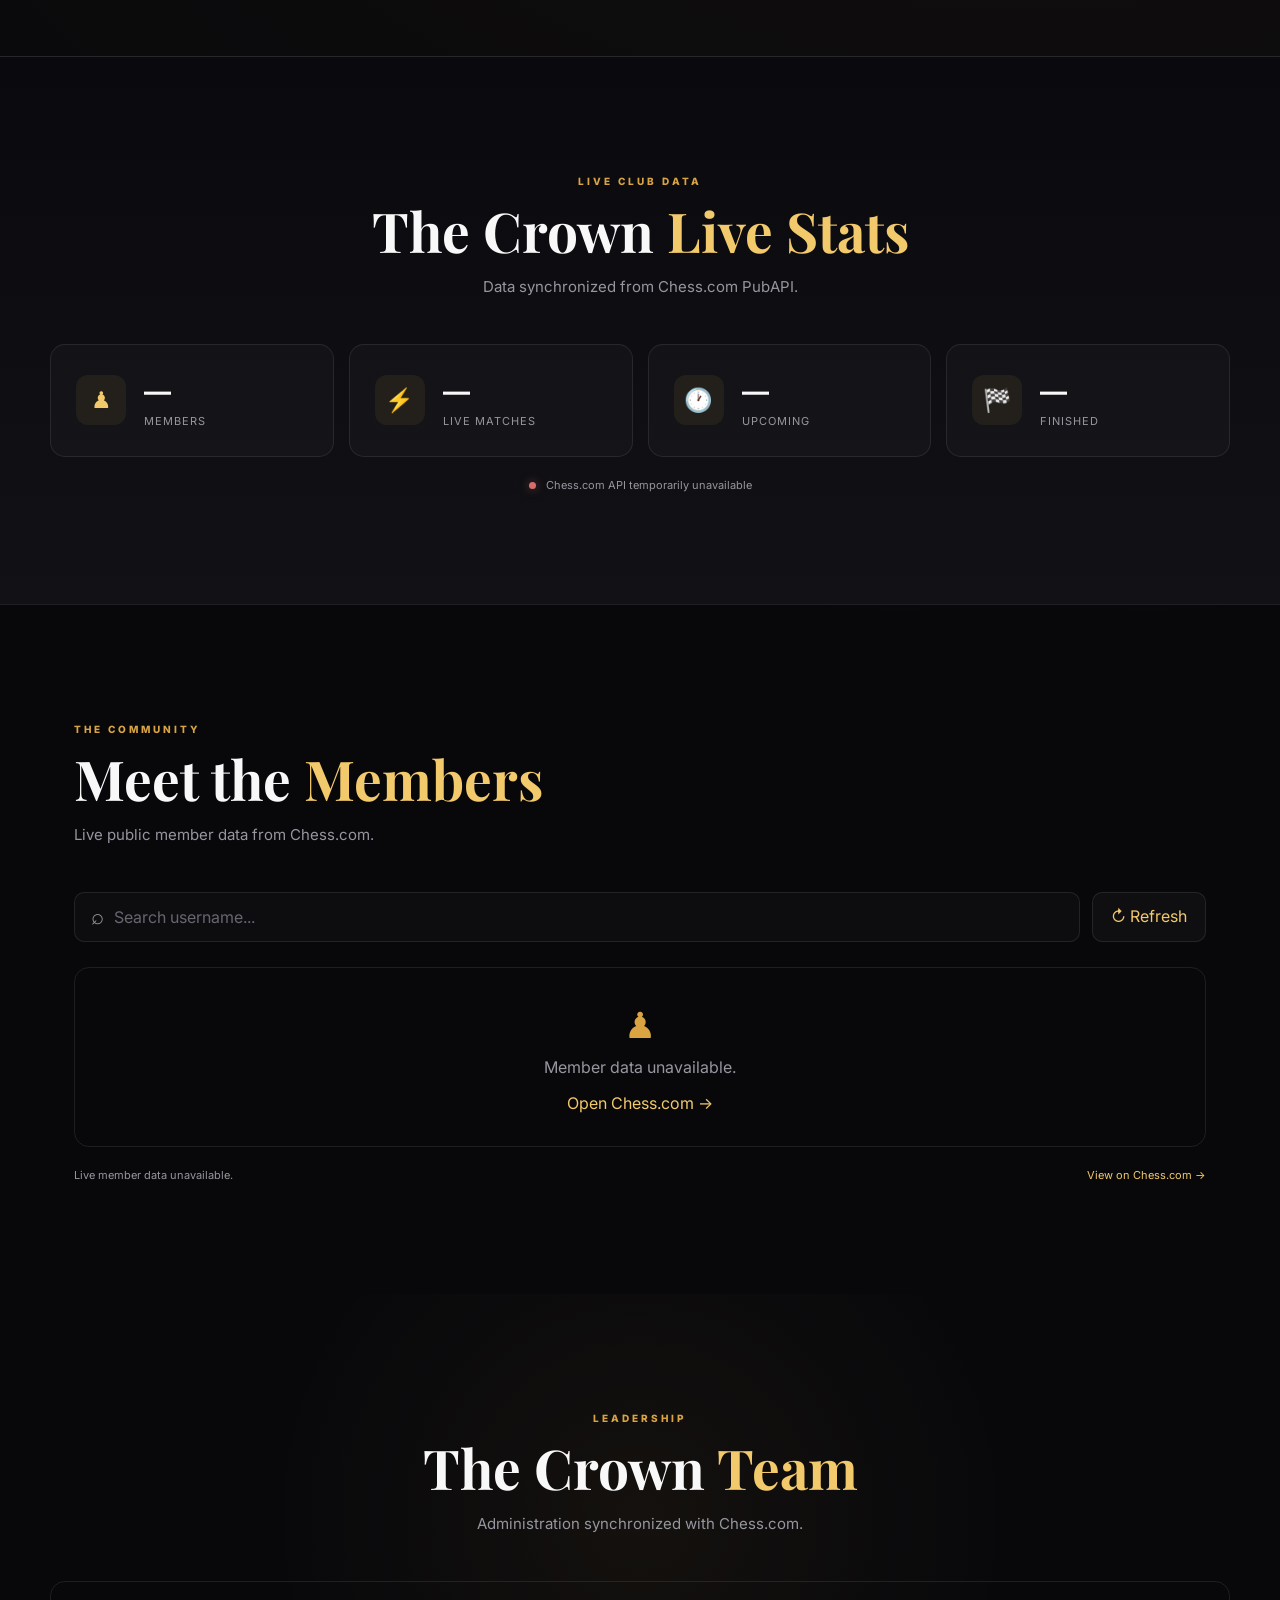
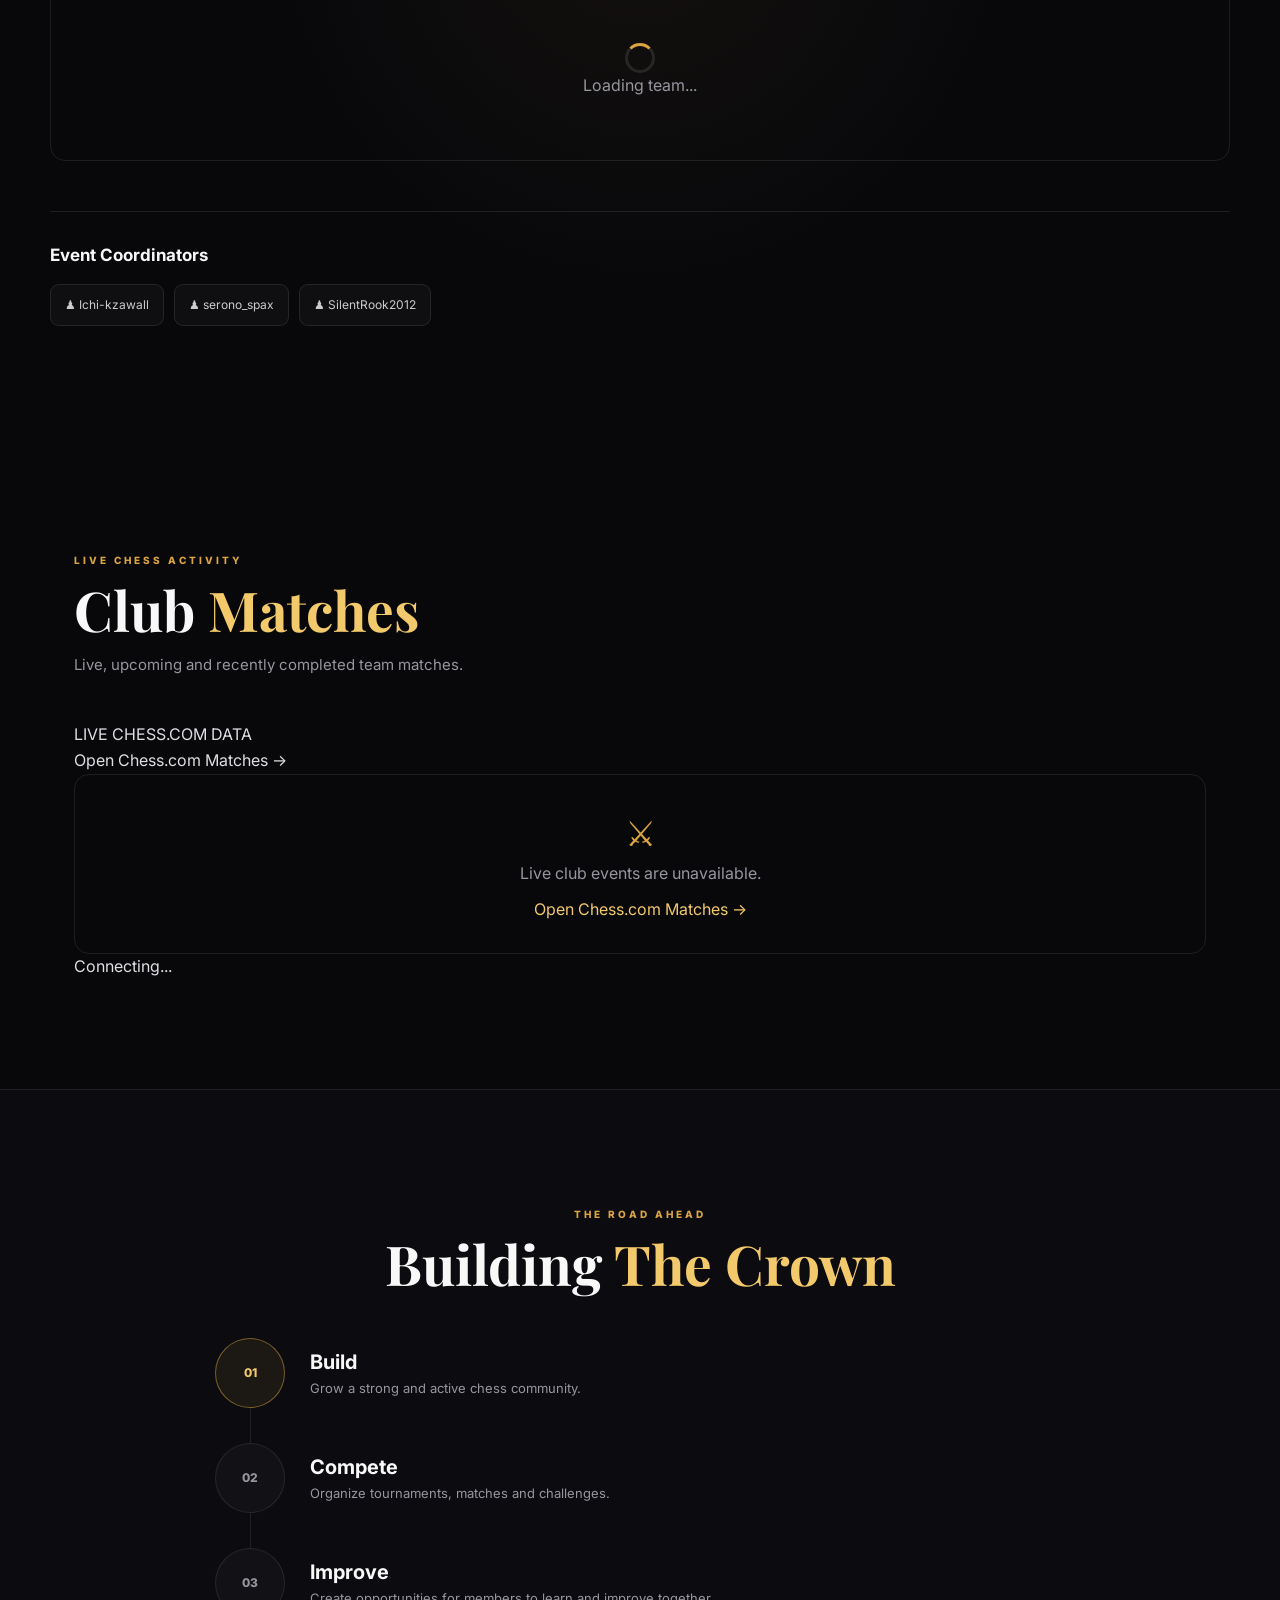
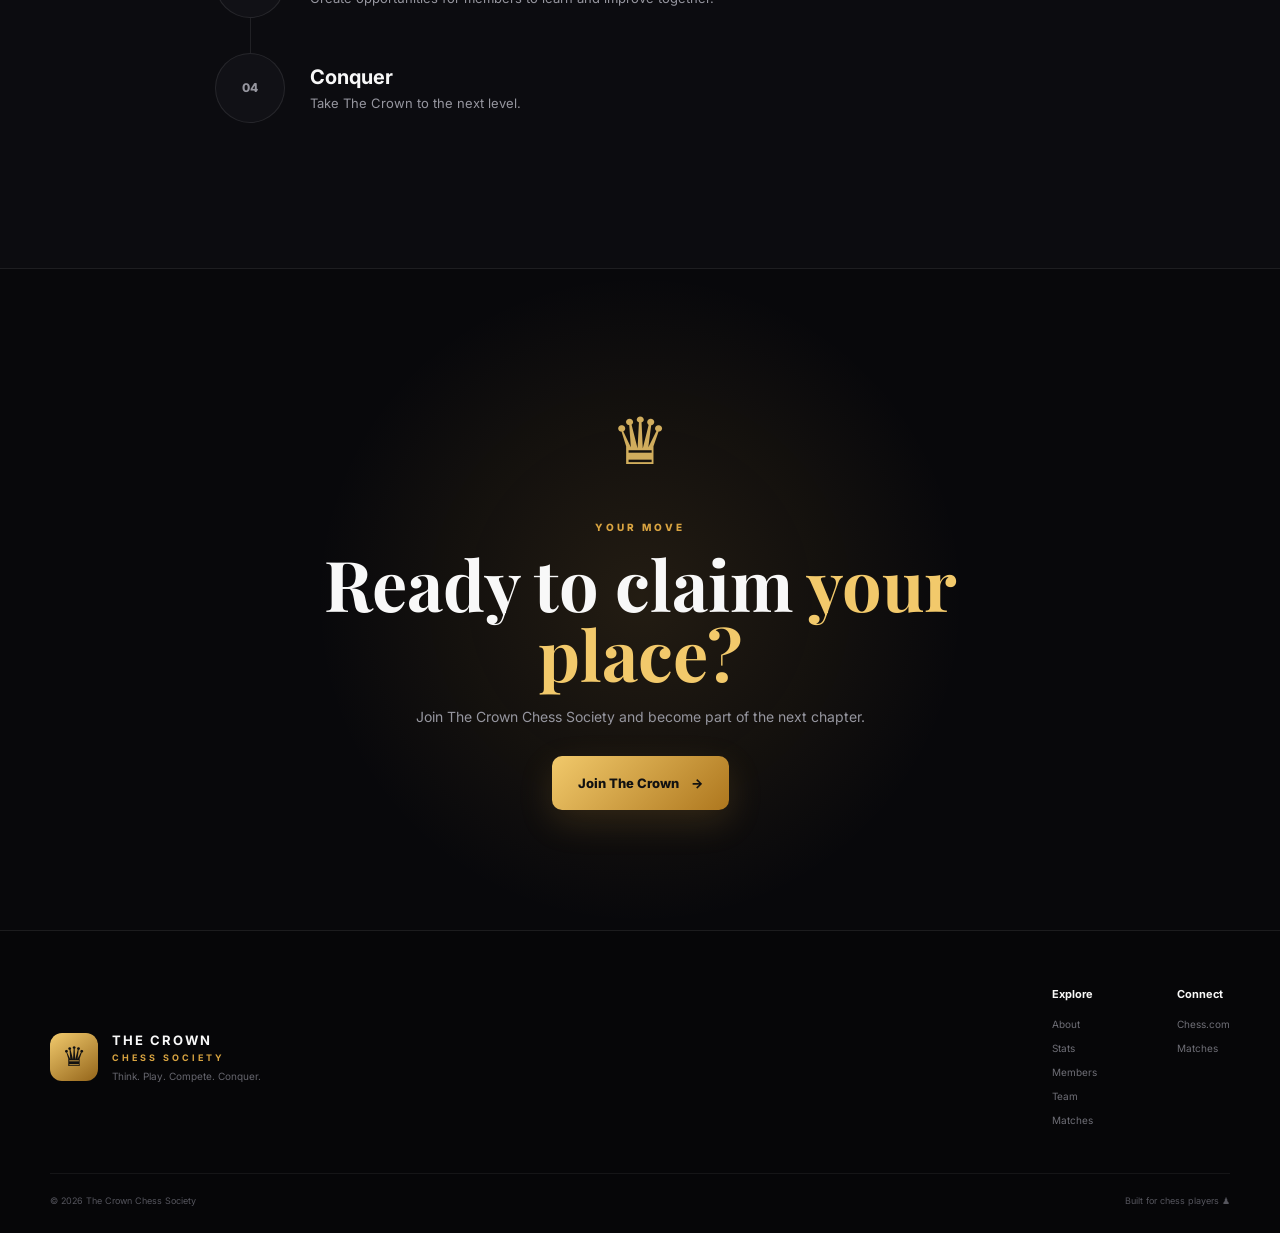
==== commit 55553ea4: "Update index.html" ====
--- a/index.html
+++ b/index.html
@@ -1,47 +1,112 @@
 <!DOCTYPE html>
 <html lang="en">
+
 <head>
+
     <meta charset="UTF-8">
-    <meta name="viewport" content="width=device-width, initial-scale=1.0">
-
-    <title>The Crown Chess Society</title>
-    <meta name="description" content="The Crown Chess Society — Think. Play. Compete. Conquer.">
-    <meta name="theme-color" content="#0b0b0f">
-
-    <link rel="stylesheet" href="style.css">
-
-    <link rel="preconnect" href="https://fonts.googleapis.com">
-    <link rel="preconnect" href="https://fonts.gstatic.com" crossorigin>
-
-    <link href="https://fonts.googleapis.com/css2?family=Inter:wght@400;500;600;700;800&family=Playfair+Display:wght@600;700;800&display=swap" rel="stylesheet">
+
+    <meta
+        name="viewport"
+        content="width=device-width, initial-scale=1.0"
+    >
+
+    <title>
+        The Crown Chess Society
+    </title>
+
+    <meta
+        name="description"
+        content="The Crown Chess Society — Think. Play. Compete. Conquer."
+    >
+
+    <meta
+        name="theme-color"
+        content="#08080b"
+    >
+
+    <link
+        rel="preconnect"
+        href="https://fonts.googleapis.com"
+    >
+
+    <link
+        rel="preconnect"
+        href="https://fonts.gstatic.com"
+        crossorigin
+    >
+
+    <link
+        href="https://fonts.googleapis.com/css2?family=Inter:wght@400;500;600;700;800&family=Playfair+Display:wght@600;700;800&display=swap"
+        rel="stylesheet"
+    >
+
+    <link
+        rel="stylesheet"
+        href="style.css"
+    >
+
 </head>
 
+
 <body>
 
-<!-- =========================================================
+
+<!-- =====================================================
      NAVBAR
-========================================================= -->
+===================================================== -->
 
 <header class="navbar">
 
     <div class="nav-inner">
 
-        <a href="#home" class="brand">
-            <div class="brand-crown">♛</div>
-
-            <div>
-                <div class="brand-name">THE CROWN</div>
-                <div class="brand-sub">CHESS SOCIETY</div>
-            </div>
+        <a
+            href="#home"
+            class="brand"
+        >
+
+            <div class="brand-crown">
+                ♛
+            </div>
+
+            <div>
+
+                <div class="brand-name">
+                    THE CROWN
+                </div>
+
+                <div class="brand-sub">
+                    CHESS SOCIETY
+                </div>
+
+            </div>
+
         </a>
 
+
         <nav class="nav-links">
-            <a href="#about">About</a>
-            <a href="#stats">Stats</a>
-            <a href="#members">Members</a>
-            <a href="#team">Team</a>
-            <a href="#events">Events</a>
+
+            <a href="#about">
+                About
+            </a>
+
+            <a href="#stats">
+                Stats
+            </a>
+
+            <a href="#members">
+                Members
+            </a>
+
+            <a href="#team">
+                Team
+            </a>
+
+            <a href="#events">
+                Matches
+            </a>
+
         </nav>
+
 
         <a
             class="nav-button"
@@ -52,7 +117,11 @@
             Join Club
         </a>
 
-        <button class="menu-button" id="menuButton" aria-label="Open menu">
+
+        <button
+            class="menu-button"
+            id="menuButton"
+        >
             ☰
         </button>
 
@@ -61,17 +130,35 @@
 </header>
 
 
-<!-- =========================================================
+
+<!-- =====================================================
      MOBILE MENU
-========================================================= -->
-
-<div class="mobile-menu" id="mobileMenu">
-
-    <a href="#about">About</a>
-    <a href="#stats">Stats</a>
-    <a href="#members">Members</a>
-    <a href="#team">Team</a>
-    <a href="#events">Events</a>
+===================================================== -->
+
+<div
+    class="mobile-menu"
+    id="mobileMenu"
+>
+
+    <a href="#about">
+        About
+    </a>
+
+    <a href="#stats">
+        Stats
+    </a>
+
+    <a href="#members">
+        Members
+    </a>
+
+    <a href="#team">
+        Team
+    </a>
+
+    <a href="#events">
+        Matches
+    </a>
 
     <a
         class="mobile-join"
@@ -79,42 +166,65 @@
         target="_blank"
         rel="noopener"
     >
-        Join The Club
+        Join The Crown
     </a>
 
 </div>
 
 
-<!-- =========================================================
+
+<main>
+
+
+<!-- =====================================================
      HERO
-========================================================= -->
-
-<main>
-
-<section class="hero" id="home">
+===================================================== -->
+
+<section
+    class="hero"
+    id="home"
+>
 
     <div class="hero-background"></div>
 
+
     <div class="hero-content">
 
         <div class="hero-badge">
-            <span>♛</span>
+
+            <span>
+                ♛
+            </span>
+
             EST. 2026
-        </div>
+
+        </div>
+
 
         <h1>
+
             THE CROWN
-            <span>CHESS SOCIETY</span>
+
+            <span>
+                CHESS SOCIETY
+            </span>
+
         </h1>
+
 
         <p class="hero-tagline">
             THINK. PLAY. COMPETE. CONQUER.
         </p>
 
+
         <p class="hero-description">
-            A growing chess community built for players who want to
-            compete, improve, connect and make their mark on the board.
+
+            A growing chess community built for players
+            who want to compete, improve, connect and
+            make their mark on the board.
+
         </p>
+
 
         <div class="hero-buttons">
 
@@ -124,36 +234,70 @@
                 rel="noopener"
                 class="button primary"
             >
+
                 Join The Crown
-                <span>→</span>
+
+                <span>
+                    →
+                </span>
+
             </a>
 
-            <a href="#about" class="button secondary">
+
+            <a
+                href="#about"
+                class="button secondary"
+            >
                 Explore Society
             </a>
 
         </div>
 
+
         <div class="hero-mini-stats">
 
             <div>
-                <strong id="heroMembers">—</strong>
-                <span>Members</span>
-            </div>
-
-            <div>
-                <strong id="heroEvents">—</strong>
-                <span>Events</span>
-            </div>
-
-            <div>
-                <strong>♛</strong>
-                <span>The Crown</span>
-            </div>
-
-        </div>
-
-    </div>
+
+                <strong id="heroMembers">
+                    —
+                </strong>
+
+                <span>
+                    Members
+                </span>
+
+            </div>
+
+
+            <div>
+
+                <strong id="heroLive">
+                    —
+                </strong>
+
+                <span>
+                    Live
+                </span>
+
+            </div>
+
+
+            <div>
+
+                <strong>
+                    ♛
+                </strong>
+
+                <span>
+                    The Crown
+                </span>
+
+            </div>
+
+        </div>
+
+    </div>
+
 
     <div class="hero-chess-piece">
         ♛
@@ -162,40 +306,62 @@
 </section>
 
 
-<!-- =========================================================
+
+<!-- =====================================================
      ABOUT
-========================================================= -->
-
-<section class="section" id="about">
+===================================================== -->
+
+<section
+    class="section"
+    id="about"
+>
 
     <div class="section-heading">
 
-        <span class="eyebrow">OUR SOCIETY</span>
+        <span class="eyebrow">
+            OUR SOCIETY
+        </span>
 
         <h2>
+
             More than a club.
-            <span>A community.</span>
+
+            <span>
+                A community.
+            </span>
+
         </h2>
 
         <p>
-            The Crown Chess Society brings together chess players
-            who share one goal: becoming stronger together.
+
+            The Crown Chess Society brings together
+            chess players who share one goal:
+            becoming stronger together.
+
         </p>
 
     </div>
 
+
     <div class="about-grid">
 
+
         <article class="about-card featured">
 
-            <div class="card-icon">♛</div>
-
-            <h3>Our Vision</h3>
+            <div class="card-icon">
+                ♛
+            </div>
+
+            <h3>
+                Our Vision
+            </h3>
 
             <p>
-                Build a competitive, welcoming and active chess
-                community where every member has the opportunity
-                to learn, play and grow.
+
+                Build a competitive, welcoming and active
+                chess community where every member has
+                the opportunity to learn, play and grow.
+
             </p>
 
         </article>
@@ -203,13 +369,19 @@
 
         <article class="about-card">
 
-            <div class="card-icon">♟</div>
-
-            <h3>Think</h3>
+            <div class="card-icon">
+                ♟
+            </div>
+
+            <h3>
+                Think
+            </h3>
 
             <p>
-                Analyze positions, study openings and sharpen
-                your calculation.
+
+                Analyze positions, study openings
+                and sharpen your calculation.
+
             </p>
 
         </article>
@@ -217,13 +389,19 @@
 
         <article class="about-card">
 
-            <div class="card-icon">⚔</div>
-
-            <h3>Compete</h3>
+            <div class="card-icon">
+                ⚔
+            </div>
+
+            <h3>
+                Compete
+            </h3>
 
             <p>
-                Take part in club tournaments, matches and
-                competitive events.
+
+                Take part in club matches,
+                tournaments and challenges.
+
             </p>
 
         </article>
@@ -231,39 +409,57 @@
 
         <article class="about-card">
 
-            <div class="card-icon">♞</div>
-
-            <h3>Connect</h3>
+            <div class="card-icon">
+                ♞
+            </div>
+
+            <h3>
+                Connect
+            </h3>
 
             <p>
-                Meet players, discuss chess and become part
-                of a growing community.
+
+                Meet players, discuss chess and become
+                part of a growing community.
+
             </p>
 
         </article>
 
+
     </div>
 
 </section>
 
 
-<!-- =========================================================
-     STATS
-========================================================= -->
-
-<section class="stats-section" id="stats">
+
+<!-- =====================================================
+     LIVE STATS
+===================================================== -->
+
+<section
+    class="stats-section"
+    id="stats"
+>
 
     <div class="section-heading centered">
 
-        <span class="eyebrow">LIVE CLUB DATA</span>
+        <span class="eyebrow">
+            LIVE CLUB DATA
+        </span>
 
         <h2>
+
             The Crown
-            <span>By The Numbers</span>
+
+            <span>
+                Live Stats
+            </span>
+
         </h2>
 
         <p>
-            Public club information from Chess.com.
+            Data synchronized from Chess.com PubAPI.
         </p>
 
     </div>
@@ -271,13 +467,44 @@
 
     <div class="stats-grid">
 
+
         <div class="stat-card">
 
-            <div class="stat-icon">♟</div>
-
-            <div>
-                <strong id="memberCount">—</strong>
-                <span>Total Members</span>
+            <div class="stat-icon">
+                ♟
+            </div>
+
+            <div>
+
+                <strong id="memberCount">
+                    —
+                </strong>
+
+                <span>
+                    Members
+                </span>
+
+            </div>
+
+        </div>
+
+
+        <div class="stat-card live-stat">
+
+            <div class="stat-icon">
+                ⚡
+            </div>
+
+            <div>
+
+                <strong id="liveCount">
+                    —
+                </strong>
+
+                <span>
+                    Live Matches
+                </span>
+
             </div>
 
         </div>
@@ -285,11 +512,20 @@
 
         <div class="stat-card">
 
-            <div class="stat-icon">🏆</div>
-
-            <div>
-                <strong id="eventCount">—</strong>
-                <span>Events Played</span>
+            <div class="stat-icon">
+                🕐
+            </div>
+
+            <div>
+
+                <strong id="upcomingCount">
+                    —
+                </strong>
+
+                <span>
+                    Upcoming
+                </span>
+
             </div>
 
         </div>
@@ -297,55 +533,69 @@
 
         <div class="stat-card">
 
-            <div class="stat-icon">⚔</div>
-
-            <div>
-                <strong id="matchCount">—</strong>
-                <span>Team Events</span>
-            </div>
-
-        </div>
-
-
-        <div class="stat-card">
-
-            <div class="stat-icon">♛</div>
-
-            <div>
-                <strong id="statusText">LIVE</strong>
-                <span>Club Status</span>
-            </div>
-
-        </div>
-
-    </div>
-
-
-    <div class="api-status" id="apiStatus">
+            <div class="stat-icon">
+                🏁
+            </div>
+
+            <div>
+
+                <strong id="finishedCount">
+                    —
+                </strong>
+
+                <span>
+                    Finished
+                </span>
+
+            </div>
+
+        </div>
+
+    </div>
+
+
+    <div
+        class="api-status"
+        id="apiStatus"
+    >
+
         <span class="status-dot"></span>
+
         Connecting to Chess.com...
+
     </div>
 
 </section>
 
 
-<!-- =========================================================
+
+<!-- =====================================================
      MEMBERS
-========================================================= -->
-
-<section class="section" id="members">
+===================================================== -->
+
+<section
+    class="section"
+    id="members"
+>
 
     <div class="section-heading">
 
-        <span class="eyebrow">THE COMMUNITY</span>
+        <span class="eyebrow">
+            THE COMMUNITY
+        </span>
 
         <h2>
+
             Meet the
-            <span>Members</span>
+
+            <span>
+                Members
+            </span>
+
         </h2>
 
         <p>
-            Search through the public club member list.
+            Live public member data from Chess.com.
         </p>
 
     </div>
@@ -355,7 +605,9 @@
 
         <div class="search-box">
 
-            <span>⌕</span>
+            <span>
+                ⌕
+            </span>
 
             <input
                 type="text"
@@ -366,18 +618,34 @@
 
         </div>
 
-        <button class="refresh-button" id="refreshMembers">
+
+        <button
+            class="refresh-button"
+            id="refreshButton"
+        >
             ↻ Refresh
         </button>
 
     </div>
 
 
-    <div id="membersGrid" class="members-grid">
+    <div
+        id="membersGrid"
+        class="members-grid"
+    >
 
         <div class="loading-card">
-            <div class="loader"></div>
-            <p>Loading members...</p>
+
+            <div>
+
+                <div class="loader"></div>
+
+                <p>
+                    Loading members...
+                </p>
+
+            </div>
+
         </div>
 
     </div>
@@ -386,8 +654,9 @@
     <div class="members-footer">
 
         <span id="memberResultText">
-            Loading member data...
+            Loading...
         </span>
+
 
         <a
             href="https://www.chess.com/club/the-crown-chess-society"
@@ -402,249 +671,67 @@
 </section>
 
 
-<!-- =========================================================
+
+<!-- =====================================================
      TEAM
-========================================================= -->
-
-<section class="section team-section" id="team">
+===================================================== -->
+
+<section
+    class="section team-section"
+    id="team"
+>
 
     <div class="section-heading centered">
 
-        <span class="eyebrow">LEADERSHIP</span>
+        <span class="eyebrow">
+            LEADERSHIP
+        </span>
 
         <h2>
+
             The Crown
-            <span>Team</span>
+
+            <span>
+                Team
+            </span>
+
         </h2>
 
         <p>
-            The people helping build and manage the society.
+            Administration synchronized with Chess.com.
         </p>
 
     </div>
 
 
-    <div class="team-grid">
-
-
-        <!-- OWNER -->
-
-        <article class="team-card owner">
-
-            <div class="team-crown">♛</div>
-
-            <div class="team-role">
-                OWNER
-            </div>
-
-            <h3>Krishna29_02_2008</h3>
-
-            <p>Krishna Vishwakarma</p>
-
-            <a
-                href="https://www.chess.com/member/Krishna29_02_2008"
-                target="_blank"
-                rel="noopener"
-            >
-                Chess.com Profile →
-            </a>
-
-        </article>
-
-
-        <!-- SUPER ADMIN -->
-
-        <article class="team-card">
-
-            <div class="team-crown">♛</div>
-
-            <div class="team-role">
-                SUPER ADMIN
-            </div>
-
-            <h3>VuiChoiLaCa</h3>
-
-            <p>Trong Khanh Do</p>
-
-            <a
-                href="https://www.chess.com/member/VuiChoiLaCa"
-                target="_blank"
-                rel="noopener"
-            >
-                Chess.com Profile →
-            </a>
-
-        </article>
-
-
-        <!-- ADMIN -->
-
-        <article class="team-card">
-
-            <div class="team-crown">♜</div>
-
-            <div class="team-role">
-                ADMIN
-            </div>
-
-            <h3>AmitJaswalxx01</h3>
-
-            <p>Club Administration</p>
-
-            <a
-                href="https://www.chess.com/member/AmitJaswalxx01"
-                target="_blank"
-                rel="noopener"
-            >
-                Chess.com Profile →
-            </a>
-
-        </article>
-
-
-        <article class="team-card">
-
-            <div class="team-crown">♜</div>
-
-            <div class="team-role">
-                ADMIN
-            </div>
-
-            <h3>Atharva970</h3>
-
-            <p>Club Administration</p>
-
-            <a
-                href="https://www.chess.com/member/Atharva970"
-                target="_blank"
-                rel="noopener"
-            >
-                Chess.com Profile →
-            </a>
-
-        </article>
-
-
-        <article class="team-card">
-
-            <div class="team-crown">♜</div>
-
-            <div class="team-role">
-                ADMIN
-            </div>
-
-            <h3>cutiepie980</h3>
-
-            <p>Club Administration</p>
-
-            <a
-                href="https://www.chess.com/member/cutiepie980"
-                target="_blank"
-                rel="noopener"
-            >
-                Chess.com Profile →
-            </a>
-
-        </article>
-
-
-        <article class="team-card">
-
-            <div class="team-crown">♜</div>
-
-            <div class="team-role">
-                ADMIN
-            </div>
-
-            <h3>Knightly_Kanha</h3>
-
-            <p>Club Administration</p>
-
-            <a
-                href="https://www.chess.com/member/Knightly_Kanha"
-                target="_blank"
-                rel="noopener"
-            >
-                Chess.com Profile →
-            </a>
-
-        </article>
-
-
-        <article class="team-card">
-
-            <div class="team-crown">♜</div>
-
-            <div class="team-role">
-                ADMIN
-            </div>
-
-            <h3>sam45584</h3>
-
-            <p>Club Administration</p>
-
-            <a
-                href="https://www.chess.com/member/sam45584"
-                target="_blank"
-                rel="noopener"
-            >
-                Chess.com Profile →
-            </a>
-
-        </article>
-
-
-        <article class="team-card">
-
-            <div class="team-crown">♜</div>
-
-            <div class="team-role">
-                ADMIN
-            </div>
-
-            <h3>Trevopang123</h3>
-
-            <p>Club Administration</p>
-
-            <a
-                href="https://www.chess.com/member/Trevopang123"
-                target="_blank"
-                rel="noopener"
-            >
-                Chess.com Profile →
-            </a>
-
-        </article>
-
-
-        <article class="team-card">
-
-            <div class="team-crown">♜</div>
-
-            <div class="team-role">
-                ADMIN
-            </div>
-
-            <h3>Youdonotreallyknowme</h3>
-
-            <p>Club Administration</p>
-
-            <a
-                href="https://www.chess.com/member/Youdonotreallyknowme"
-                target="_blank"
-                rel="noopener"
-            >
-                Chess.com Profile →
-            </a>
-
-        </article>
+    <div
+        class="team-grid"
+        id="teamGrid"
+    >
+
+        <div class="loading-card">
+
+            <div>
+
+                <div class="loader"></div>
+
+                <p>
+                    Loading team...
+                </p>
+
+            </div>
+
+        </div>
 
     </div>
 
 
     <div class="coordinators">
 
-        <h3>Event Coordinators</h3>
+        <h3>
+            Event Coordinators
+        </h3>
+
 
         <div class="coordinator-list">
 
@@ -656,6 +743,7 @@
                 ♟ Ichi-kzawall
             </a>
 
+
             <a
                 href="https://www.chess.com/member/serono_spax"
                 target="_blank"
@@ -664,6 +752,15 @@
                 ♟ serono_spax
             </a>
 
+
+            <a
+                href="https://www.chess.com/member/SilentRook2012"
+                target="_blank"
+                rel="noopener"
+            >
+                ♟ SilentRook2012
+            </a>
+
         </div>
 
     </div>
@@ -671,151 +768,123 @@
 </section>
 
 
-<!-- =========================================================
-     EVENTS
-========================================================= -->
-
-<section class="section" id="events">
+
+<!-- =====================================================
+     LIVE MATCHES
+===================================================== -->
+
+<section
+    class="section"
+    id="events"
+>
 
     <div class="section-heading">
 
-        <span class="eyebrow">ON THE BOARD</span>
+        <span class="eyebrow">
+            LIVE CHESS ACTIVITY
+        </span>
 
         <h2>
-            Recent
-            <span>Events</span>
+
+            Club
+
+            <span>
+                Matches
+            </span>
+
         </h2>
 
         <p>
-            Follow The Crown's competitive activity on Chess.com.
+            Live, upcoming and recently completed
+            team matches.
         </p>
 
     </div>
 
 
-    <div class="events-grid">
-
-
-        <article class="event-card">
-
-            <div class="event-date">
-                <span>AUG</span>
-                <strong>18</strong>
-            </div>
-
-            <div class="event-info">
-
-                <div class="event-type">
-                    CLUB MATCH
-                </div>
-
-                <h3>The Final Move</h3>
+    <div class="live-events-header">
+
+        <div class="live-indicator">
+
+            <span></span>
+
+            LIVE CHESS.COM DATA
+
+        </div>
+
+
+        <a
+            href="https://www.chess.com/clubs/matches/open"
+            target="_blank"
+            rel="noopener"
+            class="events-link"
+        >
+            Open Chess.com Matches →
+        </a>
+
+    </div>
+
+
+    <div
+        id="eventsGrid"
+        class="events-grid"
+    >
+
+        <div class="loading-card">
+
+            <div>
+
+                <div class="loader"></div>
 
                 <p>
-                    Open team match hosted by The Crown Chess Society.
+                    Loading matches...
                 </p>
 
-                <a
-                    href="https://www.chess.com/clubs/matches/open"
-                    target="_blank"
-                    rel="noopener"
-                >
-                    View Match →
-                </a>
-
-            </div>
-
-        </article>
-
-
-        <article class="event-card">
-
-            <div class="event-date">
-                <span>AUG</span>
-                <strong>18</strong>
-            </div>
-
-            <div class="event-info">
-
-                <div class="event-type">
-                    CLUB MATCH
-                </div>
-
-                <h3>The Midnight Masters</h3>
-
-                <p>
-                    Competitive club match with rating range.
-                </p>
-
-                <a
-                    href="https://www.chess.com/clubs/matches/open"
-                    target="_blank"
-                    rel="noopener"
-                >
-                    View Match →
-                </a>
-
-            </div>
-
-        </article>
-
-
-        <article class="event-card coming">
-
-            <div class="event-date">
-                <span>LIVE</span>
-                <strong>♛</strong>
-            </div>
-
-            <div class="event-info">
-
-                <div class="event-type">
-                    NEXT CHAPTER
-                </div>
-
-                <h3>More battles ahead</h3>
-
-                <p>
-                    New tournaments and matches will be announced
-                    through the club.
-                </p>
-
-                <a
-                    href="https://www.chess.com/club/the-crown-chess-society"
-                    target="_blank"
-                    rel="noopener"
-                >
-                    Follow Club →
-                </a>
-
-            </div>
-
-        </article>
-
+            </div>
+
+        </div>
+
+    </div>
+
+
+    <div
+        class="events-status"
+        id="eventsStatus"
+    >
+        Connecting...
     </div>
 
 </section>
 
 
-<!-- =========================================================
+
+<!-- =====================================================
      ROADMAP
-========================================================= -->
+===================================================== -->
 
 <section class="roadmap-section">
 
     <div class="section-heading centered">
 
-        <span class="eyebrow">THE ROAD AHEAD</span>
+        <span class="eyebrow">
+            THE ROAD AHEAD
+        </span>
 
         <h2>
+
             Building
-            <span>The Crown</span>
+
+            <span>
+                The Crown
+            </span>
+
         </h2>
 
     </div>
 
 
     <div class="timeline">
+
 
         <div class="timeline-item active">
 
@@ -824,11 +893,15 @@
             </div>
 
             <div>
-                <h3>Build</h3>
+
+                <h3>
+                    Build
+                </h3>
 
                 <p>
                     Grow a strong and active chess community.
                 </p>
+
             </div>
 
         </div>
@@ -841,11 +914,15 @@
             </div>
 
             <div>
-                <h3>Compete</h3>
+
+                <h3>
+                    Compete
+                </h3>
 
                 <p>
                     Organize tournaments, matches and challenges.
                 </p>
+
             </div>
 
         </div>
@@ -858,12 +935,16 @@
             </div>
 
             <div>
-                <h3>Improve</h3>
+
+                <h3>
+                    Improve
+                </h3>
 
                 <p>
-                    Create opportunities for members to learn
-                    and improve together.
+                    Create opportunities for members
+                    to learn and improve together.
                 </p>
+
             </div>
 
         </div>
@@ -876,23 +957,29 @@
             </div>
 
             <div>
-                <h3>Conquer</h3>
+
+                <h3>
+                    Conquer
+                </h3>
 
                 <p>
                     Take The Crown to the next level.
                 </p>
-            </div>
-
-        </div>
+
+            </div>
+
+        </div>
+
 
     </div>
 
 </section>
 
 
-<!-- =========================================================
+
+<!-- =====================================================
      CTA
-========================================================= -->
+===================================================== -->
 
 <section class="cta-section">
 
@@ -904,14 +991,23 @@
         YOUR MOVE
     </span>
 
+
     <h2>
+
         Ready to claim
-        <span>your place?</span>
+
+        <span>
+            your place?
+        </span>
+
     </h2>
 
+
     <p>
-        Join The Crown Chess Society and become part of the next chapter.
+        Join The Crown Chess Society and become
+        part of the next chapter.
     </p>
+
 
     <a
         class="button primary large"
@@ -919,18 +1015,25 @@
         target="_blank"
         rel="noopener"
     >
+
         Join The Crown
-        <span>→</span>
+
+        <span>
+            →
+        </span>
+
     </a>
 
 </section>
 
+
 </main>
 
 
-<!-- =========================================================
+
+<!-- =====================================================
      FOOTER
-========================================================= -->
+===================================================== -->
 
 <footer class="footer">
 
@@ -945,8 +1048,13 @@
             <div>
 
                 <h3>
+
                     THE CROWN
-                    <span>CHESS SOCIETY</span>
+
+                    <span>
+                        CHESS SOCIETY
+                    </span>
+
                 </h3>
 
                 <p>
@@ -962,19 +1070,38 @@
 
             <div>
 
-                <h4>Explore</h4>
-
-                <a href="#about">About</a>
-                <a href="#members">Members</a>
-                <a href="#team">Team</a>
-                <a href="#events">Events</a>
-
-            </div>
-
-
-            <div>
-
-                <h4>Connect</h4>
+                <h4>
+                    Explore
+                </h4>
+
+                <a href="#about">
+                    About
+                </a>
+
+                <a href="#stats">
+                    Stats
+                </a>
+
+                <a href="#members">
+                    Members
+                </a>
+
+                <a href="#team">
+                    Team
+                </a>
+
+                <a href="#events">
+                    Matches
+                </a>
+
+            </div>
+
+
+            <div>
+
+                <h4>
+                    Connect
+                </h4>
 
                 <a
                     href="https://www.chess.com/club/the-crown-chess-society"
@@ -985,11 +1112,11 @@
                 </a>
 
                 <a
-                    href="https://www.chess.com/clubs"
+                    href="https://www.chess.com/clubs/matches/open"
                     target="_blank"
                     rel="noopener"
                 >
-                    Chess Clubs
+                    Matches
                 </a>
 
             </div>
@@ -1002,8 +1129,14 @@
     <div class="footer-bottom">
 
         <span>
-            © <span id="currentYear"></span> The Crown Chess Society
+
+            ©
+            <span id="currentYear"></span>
+
+            The Crown Chess Society
+
         </span>
+
 
         <span>
             Built for chess players ♟
@@ -1014,7 +1147,9 @@
 </footer>
 
 
+
 <script src="script.js"></script>
 
 </body>
+
 </html>
--- a/style.css
+++ b/style.css
@@ -1,32 +1,34 @@
-```css
-/* =====================================================
+/* =========================================================
    THE CROWN CHESS SOCIETY
-   V1 — ROYAL LIGHT THEME
-===================================================== */
+   V1 — STYLE
+========================================================= */
 
 :root {
-    --bg: #f7f6f2;
-    --bg-soft: #efeee9;
-    --card: #ffffff;
-
-    --text: #171717;
-    --muted: #6d6d68;
-
-    --gold: #b88925;
-    --gold-light: #d8b55b;
-
-    --border: #deddd7;
-
-    --dark: #171717;
-
-    --shadow:
-        0 20px 60px rgba(0, 0, 0, 0.08);
-
-    --radius: 22px;
-
-    --transition: 0.3s ease;
-}
-
+
+    --bg: #08080b;
+    --bg-2: #0d0d12;
+    --surface: #111116;
+    --surface-2: #17171e;
+
+    --gold: #d9a441;
+    --gold-light: #f2c96b;
+    --gold-dark: #8e651e;
+
+    --white: #f8f8f8;
+    --text: #dedee3;
+    --muted: #96969f;
+
+    --border: rgba(255,255,255,.09);
+
+    --radius: 18px;
+
+    --max-width: 1180px;
+}
+
+
+/* =========================================================
+   RESET
+========================================================= */
 
 * {
     margin: 0;
@@ -34,44 +36,79 @@
     box-sizing: border-box;
 }
 
-
 html {
     scroll-behavior: smooth;
 }
 
-
 body {
+
     font-family: "Inter", sans-serif;
-    background: var(--bg);
+
+    background:
+        radial-gradient(
+            circle at 80% 10%,
+            rgba(217,164,65,.08),
+            transparent 30%
+        ),
+        var(--bg);
+
     color: var(--text);
+
     line-height: 1.6;
+
     overflow-x: hidden;
 }
-
 
 a {
     color: inherit;
     text-decoration: none;
 }
 
+button,
+input {
+    font: inherit;
+}
 
 button {
-    font-family: inherit;
-}
-
-
-.container {
-    width: min(1180px, calc(100% - 40px));
-    margin: auto;
-}
-
-
-/* =====================================================
-   HEADER
-===================================================== */
-
-.header {
+    cursor: pointer;
+}
+
+::selection {
+    background: var(--gold);
+    color: #111;
+}
+
+
+/* =========================================================
+   SCROLLBAR
+========================================================= */
+
+::-webkit-scrollbar {
+    width: 9px;
+}
+
+::-webkit-scrollbar-track {
+    background: #070709;
+}
+
+::-webkit-scrollbar-thumb {
+    background: #3b3324;
+    border-radius: 20px;
+}
+
+::-webkit-scrollbar-thumb:hover {
+    background: var(--gold-dark);
+}
+
+
+/* =========================================================
+   NAVBAR
+========================================================= */
+
+.navbar {
+
     position: fixed;
+
     top: 0;
     left: 0;
 
@@ -79,43 +116,41 @@
 
     z-index: 1000;
 
-    background:
-        rgba(247, 246, 242, 0.86);
+    background: rgba(8,8,11,.78);
 
     backdrop-filter: blur(18px);
 
-    border-bottom: 1px solid transparent;
-
-    transition: var(--transition);
-}
-
-
-.header.scrolled {
-    border-bottom-color: var(--border);
-    box-shadow: 0 10px 40px rgba(0,0,0,.04);
-}
-
-
-.nav {
-    height: 82px;
-
-    display: flex;
+    border-bottom: 1px solid var(--border);
+}
+
+.nav-inner {
+
+    max-width: var(--max-width);
+
+    height: 76px;
+
+    margin: auto;
+
+    padding: 0 24px;
+
+    display: flex;
+
     align-items: center;
+
     justify-content: space-between;
-    gap: 30px;
-}
-
+}
 
 .brand {
-    display: flex;
+
+    display: flex;
+
     align-items: center;
+
     gap: 12px;
-
-    min-width: max-content;
-}
-
+}
 
 .brand-crown {
+
     width: 43px;
     height: 43px;
 
@@ -124,1485 +159,1784 @@
 
     border-radius: 12px;
 
-    background: var(--dark);
+    background:
+        linear-gradient(
+            145deg,
+            #e6bd5d,
+            #9a6d20
+        );
+
+    color: #111;
+
+    font-size: 25px;
+
+    box-shadow:
+        0 0 25px rgba(217,164,65,.15);
+}
+
+.brand-name {
+
+    font-weight: 800;
+
+    font-size: 14px;
+
+    letter-spacing: 2px;
+
+    color: var(--white);
+}
+
+.brand-sub {
+
+    color: var(--gold);
+
+    font-size: 9px;
+
+    letter-spacing: 3px;
+
+    font-weight: 700;
+}
+
+.nav-links {
+
+    display: flex;
+
+    gap: 30px;
+}
+
+.nav-links a {
+
+    color: #a9a9b1;
+
+    font-size: 13px;
+
+    font-weight: 600;
+
+    transition: .25s;
+}
+
+.nav-links a:hover {
+
     color: var(--gold-light);
+}
+
+.nav-button {
+
+    padding: 10px 18px;
+
+    border: 1px solid rgba(217,164,65,.5);
+
+    border-radius: 9px;
+
+    color: var(--gold-light);
+
+    font-size: 13px;
+
+    font-weight: 700;
+
+    transition: .25s;
+}
+
+.nav-button:hover {
+
+    background: var(--gold);
+
+    color: #111;
+}
+
+.menu-button {
+
+    display: none;
+
+    border: 0;
+
+    background: none;
+
+    color: white;
 
     font-size: 25px;
+}
+
+
+/* =========================================================
+   MOBILE MENU
+========================================================= */
+
+.mobile-menu {
+
+    display: none;
+
+    position: fixed;
+
+    z-index: 999;
+
+    top: 76px;
+
+    left: 0;
+
+    width: 100%;
+
+    padding: 20px;
+
+    background: rgba(10,10,13,.98);
+
+    border-bottom: 1px solid var(--border);
+}
+
+.mobile-menu.open {
+
+    display: flex;
+
+    flex-direction: column;
+
+    gap: 16px;
+}
+
+.mobile-menu a {
+
+    color: #ccc;
+
+    padding: 8px 4px;
+}
+
+.mobile-join {
+
+    color: var(--gold-light) !important;
+}
+
+
+/* =========================================================
+   HERO
+========================================================= */
+
+.hero {
+
+    min-height: 850px;
+
+    position: relative;
+
+    display: flex;
+
+    align-items: center;
+
+    overflow: hidden;
+
+    padding: 130px 24px 100px;
+}
+
+.hero-background {
+
+    position: absolute;
+
+    inset: 0;
+
+    background:
+
+        radial-gradient(
+            circle at 70% 50%,
+            rgba(217,164,65,.13),
+            transparent 32%
+        ),
+
+        radial-gradient(
+            circle at 10% 70%,
+            rgba(80,70,40,.08),
+            transparent 30%
+        );
+}
+
+.hero-background::before {
+
+    content: "";
+
+    position: absolute;
+
+    inset: 0;
+
+    opacity: .2;
+
+    background-image:
+
+        linear-gradient(
+            rgba(255,255,255,.025) 1px,
+            transparent 1px
+        ),
+
+        linear-gradient(
+            90deg,
+            rgba(255,255,255,.025) 1px,
+            transparent 1px
+        );
+
+    background-size: 55px 55px;
+
+    mask-image: linear-gradient(
+        to bottom,
+        black,
+        transparent
+    );
+}
+
+.hero-content {
+
+    width: min(
+        var(--max-width),
+        100%
+    );
+
+    margin: auto;
+
+    position: relative;
+
+    z-index: 2;
+}
+
+.hero-badge {
+
+    display: inline-flex;
+
+    align-items: center;
+
+    gap: 9px;
+
+    padding: 8px 13px;
+
+    border-radius: 50px;
+
+    border: 1px solid rgba(217,164,65,.3);
+
+    background: rgba(217,164,65,.06);
+
+    color: var(--gold-light);
+
+    font-size: 11px;
+
+    font-weight: 800;
+
+    letter-spacing: 2px;
+}
+
+.hero-badge span {
+
+    font-size: 17px;
+}
+
+.hero h1 {
+
+    margin-top: 25px;
+
+    max-width: 800px;
+
+    font-family: "Playfair Display", serif;
+
+    font-size: clamp(
+        55px,
+        9vw,
+        108px
+    );
+
+    line-height: .9;
+
+    letter-spacing: -4px;
+
+    color: var(--white);
+}
+
+.hero h1 span {
+
+    display: block;
+
+    color: transparent;
+
+    background:
+        linear-gradient(
+            90deg,
+            #f4d17b,
+            #b77b22
+        );
+
+    -webkit-background-clip: text;
+    background-clip: text;
+}
+
+.hero-tagline {
+
+    margin-top: 28px;
+
+    color: var(--gold-light);
+
+    font-weight: 800;
+
+    letter-spacing: 4px;
+
+    font-size: 12px;
+}
+
+.hero-description {
+
+    margin-top: 16px;
+
+    max-width: 580px;
+
+    color: var(--muted);
+
+    font-size: 16px;
+}
+
+.hero-buttons {
+
+    display: flex;
+
+    gap: 12px;
+
+    margin-top: 30px;
+
+    flex-wrap: wrap;
+}
+
+.button {
+
+    display: inline-flex;
+
+    align-items: center;
+
+    justify-content: center;
+
+    gap: 12px;
+
+    min-height: 48px;
+
+    padding: 0 20px;
+
+    border-radius: 10px;
+
+    font-size: 13px;
+
+    font-weight: 800;
+
+    transition: .25s;
+}
+
+.button.primary {
+
+    background:
+        linear-gradient(
+            135deg,
+            #f1c96b,
+            #ae771e
+        );
+
+    color: #111;
 
     box-shadow:
-        0 8px 25px rgba(0,0,0,.15);
-}
-
-
-.brand strong {
+        0 12px 35px rgba(217,164,65,.16);
+}
+
+.button.primary:hover {
+
+    transform: translateY(-3px);
+
+    box-shadow:
+        0 16px 45px rgba(217,164,65,.25);
+}
+
+.button.secondary {
+
+    border: 1px solid var(--border);
+
+    color: #ddd;
+
+    background: rgba(255,255,255,.025);
+}
+
+.button.secondary:hover {
+
+    border-color: rgba(217,164,65,.35);
+
+    color: var(--gold-light);
+}
+
+.hero-mini-stats {
+
+    display: flex;
+
+    gap: 45px;
+
+    margin-top: 60px;
+}
+
+.hero-mini-stats div {
+
+    display: flex;
+
+    flex-direction: column;
+}
+
+.hero-mini-stats strong {
+
+    color: var(--white);
+
+    font-size: 21px;
+}
+
+.hero-mini-stats span {
+
+    color: var(--muted);
+
+    font-size: 11px;
+
+    text-transform: uppercase;
+
+    letter-spacing: 1px;
+}
+
+.hero-chess-piece {
+
+    position: absolute;
+
+    right: 10%;
+
+    top: 50%;
+
+    transform: translateY(-45%);
+
+    font-size: min(40vw, 430px);
+
+    line-height: 1;
+
+    color: rgba(217,164,65,.055);
+
+    text-shadow:
+        0 0 100px rgba(217,164,65,.1);
+
+    user-select: none;
+
+    pointer-events: none;
+}
+
+
+/* =========================================================
+   SECTIONS
+========================================================= */
+
+.section {
+
+    max-width: var(--max-width);
+
+    margin: auto;
+
+    padding: 110px 24px;
+}
+
+.section-heading {
+
+    max-width: 680px;
+
+    margin-bottom: 45px;
+}
+
+.section-heading.centered {
+
+    margin-left: auto;
+    margin-right: auto;
+
+    text-align: center;
+}
+
+.eyebrow {
+
+    display: inline-block;
+
+    margin-bottom: 13px;
+
+    color: var(--gold);
+
+    font-size: 10px;
+
+    font-weight: 800;
+
+    letter-spacing: 3px;
+}
+
+.section-heading h2 {
+
+    font-family: "Playfair Display", serif;
+
+    font-size: clamp(
+        35px,
+        5vw,
+        55px
+    );
+
+    line-height: 1.05;
+
+    color: var(--white);
+}
+
+.section-heading h2 span {
+
+    color: var(--gold-light);
+}
+
+.section-heading p {
+
+    margin-top: 15px;
+
+    color: var(--muted);
+
+    font-size: 15px;
+}
+
+
+/* =========================================================
+   ABOUT
+========================================================= */
+
+.about-grid {
+
+    display: grid;
+
+    grid-template-columns:
+        repeat(4, 1fr);
+
+    gap: 15px;
+}
+
+.about-card {
+
+    padding: 28px;
+
+    min-height: 245px;
+
+    border: 1px solid var(--border);
+
+    background:
+        linear-gradient(
+            145deg,
+            rgba(255,255,255,.035),
+            rgba(255,255,255,.012)
+        );
+
+    border-radius: var(--radius);
+
+    transition: .3s;
+}
+
+.about-card:hover {
+
+    transform: translateY(-6px);
+
+    border-color:
+        rgba(217,164,65,.28);
+}
+
+.about-card.featured {
+
+    background:
+        linear-gradient(
+            145deg,
+            rgba(217,164,65,.12),
+            rgba(217,164,65,.025)
+        );
+}
+
+.card-icon {
+
+    font-size: 29px;
+
+    color: var(--gold-light);
+
+    margin-bottom: 35px;
+}
+
+.about-card h3 {
+
+    color: var(--white);
+
+    font-size: 18px;
+
+    margin-bottom: 10px;
+}
+
+.about-card p {
+
+    color: var(--muted);
+
+    font-size: 13px;
+}
+
+
+/* =========================================================
+   STATS
+========================================================= */
+
+.stats-section {
+
+    padding: 110px 24px;
+
+    background:
+        linear-gradient(
+            180deg,
+            #0a0a0e,
+            #111116
+        );
+
+    border-top: 1px solid var(--border);
+
+    border-bottom: 1px solid var(--border);
+}
+
+.stats-grid {
+
+    max-width: var(--max-width);
+
+    margin: 0 auto;
+
+    display: grid;
+
+    grid-template-columns:
+        repeat(4, 1fr);
+
+    gap: 15px;
+}
+
+.stat-card {
+
+    display: flex;
+
+    align-items: center;
+
+    gap: 18px;
+
+    padding: 25px;
+
+    border: 1px solid var(--border);
+
+    background: rgba(255,255,255,.025);
+
+    border-radius: 15px;
+}
+
+.stat-icon {
+
+    width: 50px;
+    height: 50px;
+
+    display: grid;
+    place-items: center;
+
+    border-radius: 12px;
+
+    color: var(--gold-light);
+
+    background:
+        rgba(217,164,65,.08);
+
+    font-size: 23px;
+}
+
+.stat-card strong {
+
     display: block;
 
+    color: var(--white);
+
+    font-size: 27px;
+}
+
+.stat-card span {
+
+    display: block;
+
+    color: var(--muted);
+
+    font-size: 11px;
+
+    text-transform: uppercase;
+
+    letter-spacing: 1px;
+}
+
+.api-status {
+
+    max-width: var(--max-width);
+
+    margin: 20px auto 0;
+
+    text-align: center;
+
+    color: var(--muted);
+
+    font-size: 11px;
+}
+
+.status-dot {
+
+    width: 7px;
+    height: 7px;
+
+    display: inline-block;
+
+    margin-right: 7px;
+
+    border-radius: 50%;
+
+    background: #5fd38b;
+
+    box-shadow:
+        0 0 10px rgba(95,211,139,.6);
+}
+
+
+/* =========================================================
+   MEMBERS
+========================================================= */
+
+.members-toolbar {
+
+    display: flex;
+
+    gap: 12px;
+
+    margin-bottom: 25px;
+}
+
+.search-box {
+
+    flex: 1;
+
+    display: flex;
+
+    align-items: center;
+
+    gap: 10px;
+
+    padding: 0 16px;
+
+    height: 50px;
+
+    border: 1px solid var(--border);
+
+    border-radius: 10px;
+
+    background: rgba(255,255,255,.025);
+}
+
+.search-box span {
+
+    font-size: 22px;
+
+    color: var(--muted);
+}
+
+.search-box input {
+
+    width: 100%;
+
+    height: 100%;
+
+    border: 0;
+
+    outline: none;
+
+    background: transparent;
+
+    color: white;
+}
+
+.search-box input::placeholder {
+
+    color: #666670;
+}
+
+.refresh-button {
+
+    border: 1px solid var(--border);
+
+    background: rgba(255,255,255,.03);
+
+    color: var(--gold-light);
+
+    border-radius: 10px;
+
+    padding: 0 18px;
+
+    transition: .2s;
+}
+
+.refresh-button:hover {
+
+    border-color: rgba(217,164,65,.4);
+
+    background: rgba(217,164,65,.07);
+}
+
+.members-grid {
+
+    display: grid;
+
+    grid-template-columns:
+        repeat(4, 1fr);
+
+    gap: 12px;
+}
+
+.member-card {
+
+    display: flex;
+
+    align-items: center;
+
+    gap: 12px;
+
+    padding: 14px;
+
+    border-radius: 13px;
+
+    border: 1px solid var(--border);
+
+    background: rgba(255,255,255,.025);
+
+    transition: .2s;
+}
+
+.member-card:hover {
+
+    transform: translateY(-3px);
+
+    border-color:
+        rgba(217,164,65,.3);
+}
+
+.member-avatar {
+
+    width: 43px;
+    height: 43px;
+
+    flex-shrink: 0;
+
+    border-radius: 50%;
+
+    display: grid;
+    place-items: center;
+
+    background:
+        linear-gradient(
+            145deg,
+            #e5be64,
+            #6e4b16
+        );
+
+    color: #111;
+
+    font-weight: 900;
+
+    overflow: hidden;
+}
+
+.member-avatar img {
+
+    width: 100%;
+    height: 100%;
+
+    object-fit: cover;
+}
+
+.member-name {
+
+    color: var(--white);
+
     font-size: 13px;
-    letter-spacing: 2px;
-
-    font-weight: 800;
-}
-
-
-.brand span {
-    display: block;
-
-    color: var(--gold);
-
-    font-size: 9px;
-    letter-spacing: 3px;
 
     font-weight: 700;
-}
-
-
-.nav-links {
-    display: flex;
-    align-items: center;
-    gap: 30px;
-}
-
-
-.nav-links a {
-    position: relative;
+
+    white-space: nowrap;
+
+    overflow: hidden;
+
+    text-overflow: ellipsis;
+}
+
+.member-label {
 
     color: var(--muted);
 
-    font-size: 13px;
-    font-weight: 600;
-
-    transition: var(--transition);
-}
-
-
-.nav-links a:hover,
-.nav-links a.active {
-    color: var(--text);
-}
-
-
-.nav-links a.active::after {
-    content: "";
-
-    position: absolute;
-
-    left: 0;
-    bottom: -8px;
-
-    width: 100%;
-    height: 2px;
-
-    background: var(--gold);
-}
-
-
-.nav-actions {
-    display: flex;
-    align-items: center;
-    gap: 10px;
-}
-
-
-.icon-btn {
-    width: 40px;
-    height: 40px;
+    font-size: 10px;
+}
+
+.loading-card {
+
+    grid-column: 1 / -1;
+
+    min-height: 180px;
+
+    display: grid;
+
+    place-items: center;
+
+    text-align: center;
 
     border: 1px solid var(--border);
 
-    background: var(--card);
+    border-radius: 15px;
+
+    color: var(--muted);
+}
+
+.loader {
+
+    width: 30px;
+    height: 30px;
+
+    margin: auto;
 
     border-radius: 50%;
 
-    cursor: pointer;
-
-    font-size: 17px;
-
-    transition: var(--transition);
-}
-
-
-.icon-btn:hover {
-    transform: rotate(15deg);
-    border-color: var(--gold);
-}
-
-
-.join-btn,
-.primary-btn {
-    display: inline-flex;
-    align-items: center;
-    justify-content: center;
-    gap: 12px;
-
-    background: var(--dark);
-    color: white;
-
-    padding: 13px 21px;
-
-    border-radius: 12px;
-
-    font-size: 12px;
-    font-weight: 700;
-
-    transition: var(--transition);
-}
-
-
-.join-btn:hover,
-.primary-btn:hover {
-    background: var(--gold);
-
-    color: #fff;
-
-    transform: translateY(-2px);
-
-    box-shadow:
-        0 12px 30px rgba(184,137,37,.25);
-}
-
-
-.menu-btn {
-    display: none;
-
-    border: 0;
-    background: transparent;
-
-    font-size: 25px;
-
-    cursor: pointer;
-}
-
-
-/* =====================================================
-   MOBILE MENU
-===================================================== */
-
-.mobile-menu {
-    display: none;
-
-    position: fixed;
-
-    top: 82px;
-    left: 20px;
-    right: 20px;
-
-    z-index: 999;
-
-    padding: 20px;
-
-    background: var(--card);
-
-    border: 1px solid var(--border);
-
-    border-radius: 18px;
-
-    box-shadow: var(--shadow);
-}
-
-
-.mobile-menu.open {
-    display: flex;
-
-    flex-direction: column;
+    border: 3px solid rgba(255,255,255,.1);
+
+    border-top-color: var(--gold);
+
+    animation:
+        spin .8s linear infinite;
+}
+
+@keyframes spin {
+
+    to {
+        transform: rotate(360deg);
+    }
+
+}
+
+.members-footer {
+
+    margin-top: 20px;
+
+    display: flex;
+
+    justify-content: space-between;
 
     gap: 15px;
-}
-
-
-.mobile-menu a {
-    padding: 10px;
-
-    font-weight: 600;
-}
-
-
-.mobile-join {
-    background: var(--dark);
-    color: white;
-
-    text-align: center;
-
-    border-radius: 10px;
-}
-
-
-/* =====================================================
-   HERO
-===================================================== */
-
-.hero {
-    position: relative;
-
-    min-height: 850px;
-
-    display: flex;
-    align-items: center;
-
-    padding-top: 100px;
-
-    overflow: hidden;
-}
-
-
-.hero-glow {
-    position: absolute;
-
-    border-radius: 50%;
-
-    filter: blur(2px);
-
-    pointer-events: none;
-}
-
-
-.glow-one {
-    width: 500px;
-    height: 500px;
-
-    right: -180px;
-    top: 100px;
+
+    color: var(--muted);
+
+    font-size: 11px;
+}
+
+.members-footer a {
+
+    color: var(--gold-light);
+}
+
+
+/* =========================================================
+   TEAM
+========================================================= */
+
+.team-section {
+
+    max-width: none;
+
+    padding-left: max(
+        24px,
+        calc((100vw - var(--max-width)) / 2)
+    );
+
+    padding-right: max(
+        24px,
+        calc((100vw - var(--max-width)) / 2)
+    );
 
     background:
         radial-gradient(
-            circle,
-            rgba(216,181,91,.16),
-            transparent 70%
+            circle at 50% 30%,
+            rgba(217,164,65,.06),
+            transparent 45%
         );
 }
 
-
-.glow-two {
-    width: 400px;
-    height: 400px;
-
-    left: -200px;
-    bottom: -100px;
-
-    background:
-        radial-gradient(
-            circle,
-            rgba(184,137,37,.09),
-            transparent 70%
-        );
-}
-
-
-.hero-grid {
-    display: grid;
-
-    grid-template-columns:
-        1.05fr .95fr;
-
-    align-items: center;
-
-    gap: 80px;
-}
-
-
-.eyebrow {
-    display: inline-flex;
-    align-items: center;
-    gap: 8px;
-
-    margin-bottom: 25px;
-
-    color: var(--gold);
-
-    font-size: 10px;
-    font-weight: 800;
-
-    letter-spacing: 2px;
-}
-
-
-.live-dot {
-    width: 7px;
-    height: 7px;
-
-    background: #43a047;
-
-    border-radius: 50%;
-
-    box-shadow:
-        0 0 0 5px rgba(67,160,71,.12);
-}
-
-
-.hero h1 {
-    max-width: 650px;
-
-    font-family: "Playfair Display", serif;
-
-    font-size: clamp(55px, 7vw, 90px);
-
-    line-height: .98;
-
-    letter-spacing: -3px;
-}
-
-
-.hero h1 span,
-.section-heading h2 span,
-.community h2 span {
-    color: var(--gold);
-}
-
-
-.hero-text {
-    max-width: 570px;
-
-    margin-top: 28px;
-
-    color: var(--muted);
-
-    font-size: 16px;
-}
-
-
-.hero-text strong {
-    color: var(--text);
-}
-
-
-.hero-buttons {
-    display: flex;
-    gap: 12px;
-
-    margin-top: 35px;
-}
-
-
-.primary-btn {
-    min-height: 51px;
-}
-
-
-.secondary-btn,
-.outline-btn {
-    display: inline-flex;
-    align-items: center;
-    justify-content: center;
-
-    padding: 13px 21px;
-
-    border: 1px solid var(--border);
-
-    border-radius: 12px;
-
-    font-size: 12px;
-    font-weight: 700;
-
-    transition: var(--transition);
-}
-
-
-.secondary-btn:hover,
-.outline-btn:hover {
-    border-color: var(--gold);
-
-    background: var(--card);
-
-    transform: translateY(-2px);
-}
-
-
-.hero-meta {
-    display: flex;
-
-    gap: 25px;
-
-    margin-top: 45px;
-
-    flex-wrap: wrap;
-}
-
-
-.hero-meta div {
-    display: flex;
-    align-items: center;
-    gap: 8px;
-}
-
-
-.hero-meta strong {
-    color: var(--gold);
-
-    font-size: 19px;
-}
-
-
-.hero-meta span {
-    color: var(--muted);
-
-    font-size: 11px;
-}
-
-
-/* =====================================================
-   CHESS BOARD
-===================================================== */
-
-.hero-chess {
-    display: flex;
-    justify-content: center;
-}
-
-
-.chess-card {
-    width: min(500px, 100%);
-
-    padding: 20px;
-
-    background: var(--card);
-
-    border: 1px solid var(--border);
-
-    border-radius: 25px;
-
-    box-shadow:
-        0 35px 80px rgba(0,0,0,.12);
-
-    transform: rotate(2deg);
-
-    transition: .5s ease;
-}
-
-
-.chess-card:hover {
-    transform:
-        rotate(0deg)
-        translateY(-8px);
-}
-
-
-.card-top,
-.card-bottom {
-    display: flex;
-    align-items: center;
-    justify-content: space-between;
-
-    color: var(--muted);
-
-    font-size: 9px;
-    font-weight: 800;
-
-    letter-spacing: 2px;
-
-    padding: 5px 4px 15px;
-}
-
-
-.card-top span:last-child {
-    color: var(--gold);
-
-    font-size: 20px;
-}
-
-
-.card-bottom {
-    padding:
-        15px 4px 3px;
-
-    color: var(--gold);
-}
-
-
-.board {
-    position: relative;
-
-    width: 100%;
-
-    aspect-ratio: 1;
-
-    display: grid;
-
-    grid-template-columns: repeat(8, 1fr);
-    grid-template-rows: repeat(8, 1fr);
-
-    overflow: hidden;
-
-    border-radius: 10px;
-
-    box-shadow:
-        inset 0 0 0 1px rgba(0,0,0,.08);
-}
-
-
-.board::before {
-    content: "";
-
-    position: absolute;
-
-    inset: 0;
-
-    background:
-        conic-gradient(
-            from 90deg,
-            #f4e9cf 25%,
-            #b68b3c 0 50%,
-            #f4e9cf 0 75%,
-            #b68b3c 0
-        );
-
-    background-size: 25% 25%;
-
-    z-index: 0;
-}
-
-
-.piece {
-    position: absolute;
-
-    z-index: 2;
-
-    font-size: clamp(31px, 6vw, 51px);
-
-    line-height: 1;
-
-    text-shadow:
-        0 3px 3px rgba(0,0,0,.35);
-}
-
-
-.p1 { top: 2%; left: 2%; }
-.p2 { top: 2%; left: 14.5%; }
-.p3 { top: 2%; left: 27%; }
-.p4 { top: 1%; left: 39%; }
-.p5 { top: 1%; left: 51%; }
-.p6 { top: 2%; left: 64%; }
-.p7 { top: 2%; left: 76.5%; }
-.p8 { top: 2%; left: 89%; }
-
-
-.white-p {
-    color: #fff;
-
-    text-shadow:
-        0 2px 2px rgba(0,0,0,.5);
-}
-
-
-.w1 { top: 13%; left: 2%; }
-.w2 { top: 13%; left: 14.5%; }
-.w3 { top: 13%; left: 27%; }
-.w4 { top: 13%; left: 39%; }
-.w5 { top: 13%; left: 51%; }
-.w6 { top: 13%; left: 64%; }
-.w7 { top: 13%; left: 76.5%; }
-.w8 { top: 13%; left: 89%; }
-
-
-.white-back {
-    color: #fff;
-
-    text-shadow:
-        0 2px 2px rgba(0,0,0,.5);
-}
-
-
-.wb1 { bottom: 1%; left: 2%; }
-.wb2 { bottom: 1%; left: 14.5%; }
-.wb3 { bottom: 1%; left: 27%; }
-.wb4 { bottom: 0%; left: 39%; }
-.wb5 { bottom: 0%; left: 51%; }
-.wb6 { bottom: 1%; left: 64%; }
-.wb7 { bottom: 1%; left: 76.5%; }
-.wb8 { bottom: 1%; left: 89%; }
-
-
-/* =====================================================
-   STATS
-===================================================== */
-
-.stats {
-    border-top: 1px solid var(--border);
-    border-bottom: 1px solid var(--border);
-
-    background: var(--card);
-}
-
-
-.stats-grid {
+.team-grid {
+
     display: grid;
 
     grid-template-columns:
         repeat(4, 1fr);
-}
-
-
-.stat {
-    padding: 35px 20px;
-
-    text-align: center;
-
-    border-right: 1px solid var(--border);
-}
-
-
-.stat:last-child {
-    border-right: 0;
-}
-
-
-.stat strong {
-    display: block;
-
-    font-family: "Playfair Display", serif;
-
-    font-size: 40px;
-
-    color: var(--text);
-}
-
-
-.stat span {
+
+    gap: 13px;
+}
+
+.team-card {
+
+    position: relative;
+
+    padding: 25px;
+
+    min-height: 220px;
+
+    border: 1px solid var(--border);
+
+    border-radius: 15px;
+
+    background: rgba(255,255,255,.025);
+
+    transition: .3s;
+}
+
+.team-card:hover {
+
+    transform: translateY(-5px);
+
+    border-color:
+        rgba(217,164,65,.3);
+}
+
+.team-card.owner {
+
+    background:
+        linear-gradient(
+            145deg,
+            rgba(217,164,65,.14),
+            rgba(217,164,65,.02)
+        );
+
+    border-color:
+        rgba(217,164,65,.25);
+}
+
+.team-crown {
+
+    color: var(--gold-light);
+
+    font-size: 27px;
+
+    margin-bottom: 25px;
+}
+
+.team-role {
+
+    color: var(--gold);
+
+    font-size: 9px;
+
+    font-weight: 800;
+
+    letter-spacing: 2px;
+
+    margin-bottom: 7px;
+}
+
+.team-card h3 {
+
+    color: var(--white);
+
+    font-size: 15px;
+
+    word-break: break-word;
+}
+
+.team-card p {
+
     color: var(--muted);
 
     font-size: 11px;
 
+    margin-top: 3px;
+}
+
+.team-card a {
+
+    position: absolute;
+
+    bottom: 22px;
+
+    color: var(--gold-light);
+
+    font-size: 10px;
+
     font-weight: 700;
+}
+
+.coordinators {
+
+    margin-top: 50px;
+
+    padding-top: 30px;
+
+    border-top: 1px solid var(--border);
+}
+
+.coordinators h3 {
+
+    color: var(--white);
+
+    margin-bottom: 15px;
+
+    font-size: 17px;
+}
+
+.coordinator-list {
+
+    display: flex;
+
+    flex-wrap: wrap;
+
+    gap: 10px;
+}
+
+.coordinator-list a {
+
+    padding: 10px 14px;
+
+    border-radius: 9px;
+
+    background: rgba(255,255,255,.03);
+
+    border: 1px solid var(--border);
+
+    color: #ccc;
+
+    font-size: 12px;
+
+    transition: .2s;
+}
+
+.coordinator-list a:hover {
+
+    color: var(--gold-light);
+
+    border-color:
+        rgba(217,164,65,.3);
+}
+
+
+/* =========================================================
+   EVENTS
+========================================================= */
+
+.events-grid {
+
+    display: grid;
+
+    grid-template-columns:
+        repeat(3, 1fr);
+
+    gap: 15px;
+}
+
+.event-card {
+
+    display: flex;
+
+    gap: 18px;
+
+    padding: 22px;
+
+    border: 1px solid var(--border);
+
+    border-radius: 15px;
+
+    background:
+        linear-gradient(
+            145deg,
+            rgba(255,255,255,.035),
+            rgba(255,255,255,.01)
+        );
+}
+
+.event-date {
+
+    width: 55px;
+
+    height: 65px;
+
+    flex-shrink: 0;
+
+    display: flex;
+
+    flex-direction: column;
+
+    justify-content: center;
+
+    align-items: center;
+
+    border-radius: 10px;
+
+    background:
+        rgba(217,164,65,.1);
+
+    color: var(--gold-light);
+}
+
+.event-date span {
+
+    font-size: 8px;
+
+    font-weight: 800;
 
     letter-spacing: 1px;
-
-    text-transform: uppercase;
-}
-
-
-/* =====================================================
-   SECTIONS
-===================================================== */
-
-.section {
-    padding: 120px 0;
-}
-
-
-.section-alt {
-    background: var(--bg-soft);
-}
-
-
-.section-heading {
-    display: flex;
-
-    justify-content: space-between;
-    align-items: end;
-
-    gap: 50px;
-
-    margin-bottom: 55px;
-}
-
-
-.section-label {
-    display: block;
-
-    margin-bottom: 15px;
+}
+
+.event-date strong {
+
+    font-size: 23px;
+}
+
+.event-type {
 
     color: var(--gold);
 
+    font-size: 8px;
+
+    font-weight: 800;
+
+    letter-spacing: 1.5px;
+}
+
+.event-info h3 {
+
+    margin-top: 5px;
+
+    color: var(--white);
+
+    font-size: 16px;
+}
+
+.event-info p {
+
+    margin-top: 7px;
+
+    color: var(--muted);
+
+    font-size: 11px;
+}
+
+.event-info a {
+
+    display: inline-block;
+
+    margin-top: 13px;
+
+    color: var(--gold-light);
+
     font-size: 10px;
-    font-weight: 800;
-
-    letter-spacing: 2px;
-}
-
-
-.section-heading h2 {
-    max-width: 650px;
-
-    font-family: "Playfair Display", serif;
-
-    font-size: clamp(42px, 5vw, 65px);
-
-    line-height: 1;
-
-    letter-spacing: -2px;
-}
-
-
-.section-heading > p {
-    max-width: 380px;
-
-    color: var(--muted);
-
-    font-size: 14px;
-}
-
-
-/* =====================================================
-   ABOUT
-===================================================== */
-
-.about-grid {
+
+    font-weight: 700;
+}
+
+
+/* =========================================================
+   ROADMAP
+========================================================= */
+
+.roadmap-section {
+
+    padding: 110px 24px;
+
+    border-top: 1px solid var(--border);
+
+    background: #0c0c10;
+}
+
+.timeline {
+
+    max-width: 850px;
+
+    margin: auto;
+}
+
+.timeline-item {
+
+    position: relative;
+
     display: grid;
 
-    grid-template-columns:
-        1.5fr 1fr 1fr;
-
-    grid-template-rows:
-        1fr 1fr;
-
-    gap: 16px;
-}
-
-
-.about-card {
-    position: relative;
-
-    padding: 35px;
-
-    background: var(--card);
-
-    border: 1px solid var(--border);
-
-    border-radius: var(--radius);
-
-    transition: var(--transition);
-}
-
-
-.about-card:hover {
-    transform: translateY(-5px);
-
-    box-shadow: var(--shadow);
-}
-
-
-.about-card.featured {
-    grid-row: span 2;
-
-    background: var(--dark);
-
-    color: white;
-}
-
-
-.about-icon {
-    width: 55px;
-    height: 55px;
+    grid-template-columns: 70px 1fr;
+
+    gap: 25px;
+
+    padding-bottom: 35px;
+}
+
+.timeline-item:not(:last-child)::after {
+
+    content: "";
+
+    position: absolute;
+
+    left: 35px;
+
+    top: 70px;
+
+    width: 1px;
+
+    height: calc(100% - 50px);
+
+    background: var(--border);
+}
+
+.timeline-number {
+
+    width: 70px;
+    height: 70px;
 
     display: grid;
     place-items: center;
 
-    margin-bottom: 60px;
-
-    border-radius: 15px;
-
-    background: rgba(216,181,91,.13);
+    border: 1px solid var(--border);
+
+    border-radius: 50%;
+
+    color: var(--muted);
+
+    background: var(--surface);
+
+    font-weight: 800;
+
+    font-size: 12px;
+
+    position: relative;
+
+    z-index: 2;
+}
+
+.timeline-item.active .timeline-number {
+
+    border-color: rgba(217,164,65,.5);
 
     color: var(--gold-light);
 
-    font-size: 28px;
-}
-
-
-.about-card h3 {
-    margin-bottom: 12px;
+    background:
+        rgba(217,164,65,.08);
+}
+
+.timeline-item h3 {
+
+    color: var(--white);
+
+    font-size: 20px;
+
+    margin-top: 8px;
+}
+
+.timeline-item p {
+
+    color: var(--muted);
+
+    font-size: 13px;
+}
+
+
+/* =========================================================
+   CTA
+========================================================= */
+
+.cta-section {
+
+    position: relative;
+
+    overflow: hidden;
+
+    padding: 120px 24px;
+
+    text-align: center;
+
+    border-top: 1px solid var(--border);
+
+    background:
+
+        radial-gradient(
+            circle at center,
+            rgba(217,164,65,.13),
+            transparent 45%
+        );
+}
+
+.cta-crown {
+
+    font-size: 65px;
+
+    color: var(--gold-light);
+
+    opacity: .85;
+
+    margin-bottom: 20px;
+}
+
+.cta-section h2 {
+
+    max-width: 700px;
+
+    margin: auto;
 
     font-family: "Playfair Display", serif;
 
-    font-size: 27px;
-}
-
-
-.about-card p {
+    font-size: clamp(
+        40px,
+        6vw,
+        70px
+    );
+
+    line-height: 1;
+
+    color: var(--white);
+}
+
+.cta-section h2 span {
+
+    color: var(--gold-light);
+}
+
+.cta-section p {
+
+    max-width: 550px;
+
+    margin: 18px auto 28px;
+
     color: var(--muted);
 
-    font-size: 13px;
-}
-
-
-.featured p {
-    color: #bdbdb8;
-
-    max-width: 450px;
-
-    margin-bottom: 25px;
-}
-
-
-.featured a {
-    color: var(--gold-light);
-
-    font-size: 12px;
-    font-weight: 700;
-}
-
-
-.number {
-    display: block;
-
-    margin-bottom: 35px;
-
-    color: var(--gold);
-
-    font-size: 11px;
-    font-weight: 800;
-}
-
-
-/* =====================================================
-   EVENTS
-===================================================== */
-
-.events-grid {
-    display: grid;
-
-    gap: 12px;
-}
-
-
-.event-card {
-    display: grid;
-
-    grid-template-columns: 110px 1fr auto;
+    font-size: 14px;
+}
+
+.button.large {
+
+    min-height: 54px;
+
+    padding: 0 26px;
+}
+
+
+/* =========================================================
+   FOOTER
+========================================================= */
+
+.footer {
+
+    padding: 55px 24px 25px;
+
+    background: #060608;
+
+    border-top: 1px solid var(--border);
+}
+
+.footer-main {
+
+    max-width: var(--max-width);
+
+    margin: auto;
+
+    display: flex;
+
+    justify-content: space-between;
+
+    gap: 50px;
+}
+
+.footer-brand {
+
+    display: flex;
 
     align-items: center;
 
-    gap: 25px;
-
-    padding: 25px;
-
-    background: var(--card);
-
-    border: 1px solid var(--border);
-
-    border-radius: 18px;
-
-    transition: var(--transition);
-}
-
-
-.event-card:hover {
-    transform: translateX(7px);
-
-    border-color: var(--gold-light);
-}
-
-
-.event-date {
-    width: 75px;
-    height: 75px;
+    gap: 14px;
+}
+
+.footer-logo {
+
+    width: 48px;
+    height: 48px;
 
     display: grid;
     place-items: center;
 
-    align-content: center;
-
-    background: var(--dark);
-
-    color: white;
-
-    border-radius: 15px;
-}
-
-
-.event-date strong {
-    font-family: "Playfair Display", serif;
+    border-radius: 12px;
+
+    color: #111;
+
+    background:
+        linear-gradient(
+            145deg,
+            #f1ca6d,
+            #94651a
+        );
+
+    font-size: 27px;
+}
+
+.footer-brand h3 {
+
+    color: var(--white);
+
+    font-size: 13px;
+
+    letter-spacing: 2px;
+}
+
+.footer-brand h3 span {
+
+    display: block;
+
+    color: var(--gold);
+
+    font-size: 9px;
+
+    letter-spacing: 3px;
+}
+
+.footer-brand p {
+
+    color: #65656d;
+
+    font-size: 10px;
+
+    margin-top: 3px;
+}
+
+.footer-links {
+
+    display: flex;
+
+    gap: 80px;
+}
+
+.footer-links div {
+
+    display: flex;
+
+    flex-direction: column;
+
+    gap: 8px;
+}
+
+.footer-links h4 {
+
+    color: var(--white);
+
+    font-size: 11px;
+
+    margin-bottom: 4px;
+}
+
+.footer-links a {
+
+    color: #6e6e76;
+
+    font-size: 10px;
+
+    transition: .2s;
+}
+
+.footer-links a:hover {
 
     color: var(--gold-light);
-
-    font-size: 28px;
-
-    line-height: 1;
-}
-
-
-.event-date span {
-    font-size: 8px;
-
-    letter-spacing: 1px;
-}
-
-
-.event-tag,
-.role {
-    color: var(--gold);
+}
+
+.footer-bottom {
+
+    max-width: var(--max-width);
+
+    margin: 45px auto 0;
+
+    padding-top: 20px;
+
+    border-top: 1px solid rgba(255,255,255,.06);
+
+    display: flex;
+
+    justify-content: space-between;
+
+    color: #55555d;
 
     font-size: 9px;
-    font-weight: 800;
-
-    letter-spacing: 1.5px;
-}
-
-
-.event-info h3 {
-    margin: 5px 0;
-
-    font-family: "Playfair Display", serif;
-
-    font-size: 24px;
-}
-
-
-.event-info p {
-    color: var(--muted);
-
-    font-size: 12px;
-}
-
-
-.event-details {
-    display: flex;
-
-    gap: 15px;
-
-    margin-top: 10px;
-
-    color: var(--muted);
-
-    font-size: 10px;
-}
-
-
-.event-arrow {
-    font-size: 25px;
-
-    color: var(--gold);
-
-    transition: var(--transition);
-}
-
-
-.event-card:hover .event-arrow {
-    transform: translate(4px, -4px);
-}
-
-
-/* =====================================================
-   MEMBERS
-===================================================== */
-
-.members-grid {
-    display: grid;
-
-    grid-template-columns:
-        repeat(3, 1fr);
-
-    gap: 15px;
-}
-
-
-.member-card {
-    display: flex;
-
-    align-items: center;
-
-    gap: 17px;
-
-    padding: 25px;
-
-    background: var(--card);
-
-    border: 1px solid var(--border);
-
-    border-radius: 18px;
-
-    transition: var(--transition);
-}
-
-
-.member-card:hover {
-    transform: translateY(-5px);
-
-    box-shadow: var(--shadow);
-}
-
-
-.avatar {
-    width: 58px;
-    height: 58px;
-
-    flex-shrink: 0;
-
-    display: grid;
-    place-items: center;
-
-    border-radius: 50%;
-
-    background: var(--dark);
-
-    color: var(--gold-light);
-
-    font-size: 27px;
-}
-
-
-.member-card h3 {
-    margin: 4px 0;
-
-    font-family: "Playfair Display", serif;
-
-    font-size: 20px;
-}
-
-
-.member-card p {
-    color: var(--muted);
-
-    font-size: 11px;
-}
-
-
-/* =====================================================
-   COMMUNITY
-===================================================== */
-
-.community {
-    padding: 100px 0;
-}
-
-
-.community-box {
-    position: relative;
-
-    overflow: hidden;
-
-    display: flex;
-
-    justify-content: space-between;
-    align-items: center;
-
-    gap: 40px;
-
-    padding: 65px;
-
-    background: var(--dark);
-
-    color: white;
-
-    border-radius: 28px;
-}
-
-
-.community-box::after {
-    content: "♛";
-
-    position: absolute;
-
-    right: 35px;
-    bottom: -80px;
-
-    color: rgba(216,181,91,.07);
-
-    font-size: 300px;
-
-    pointer-events: none;
-}
-
-
-.community h2 {
-    position: relative;
-    z-index: 1;
-
-    font-family: "Playfair Display", serif;
-
-    font-size: clamp(42px, 5vw, 62px);
-
-    line-height: 1;
-
-    max-width: 600px;
-}
-
-
-.community p {
-    position: relative;
-    z-index: 1;
-
-    max-width: 520px;
-
-    margin-top: 18px;
-
-    color: #bdbdb8;
-
-    font-size: 14px;
-}
-
-
-.community-actions {
-    position: relative;
-    z-index: 2;
-
-    display: flex;
-
-    flex-direction: column;
-
-    gap: 10px;
-
-    min-width: 220px;
-}
-
-
-.discord-btn {
-    display: flex;
-
-    align-items: center;
-    justify-content: center;
-
-    padding: 14px;
-
-    border: 1px solid #444;
-
-    border-radius: 12px;
-
-    color: white;
-
-    font-size: 12px;
-    font-weight: 700;
-
-    transition: var(--transition);
-}
-
-
-.discord-btn:hover {
-    background: white;
-
-    color: var(--dark);
-}
-
-
-/* =====================================================
-   FOOTER
-===================================================== */
-
-footer {
-    background: #111;
-
-    color: white;
-}
-
-
-.footer-top {
-    display: flex;
-
-    justify-content: space-between;
-    align-items: center;
-
-    padding: 45px 0;
-
-    border-bottom: 1px solid #292929;
-}
-
-
-.footer-brand {
-    display: flex;
-    align-items: center;
-    gap: 12px;
-}
-
-
-.footer-links {
-    display: flex;
-
-    gap: 25px;
-}
-
-
-.footer-links a {
-    color: #aaa;
-
-    font-size: 11px;
-
-    transition: var(--transition);
-}
-
-
-.footer-links a:hover {
-    color: var(--gold-light);
-}
-
-
-.footer-bottom {
-    display: flex;
-
-    justify-content: space-between;
-
-    padding: 22px 0;
-
-    color: #666;
-
-    font-size: 10px;
-}
-
-
-/* =====================================================
-   DARK MODE
-===================================================== */
-
-body.dark {
-    --bg: #11110f;
-    --bg-soft: #181815;
-    --card: #1d1d19;
-
-    --text: #f5f3ed;
-    --muted: #999891;
-
-    --border: #33332d;
-
-    --dark: #f4f2ea;
-}
-
-
-body.dark .header {
-    background:
-        rgba(17,17,15,.86);
-}
-
-
-body.dark .brand-crown {
-    background: #f4f2ea;
-    color: #a47b20;
-}
-
-
-body.dark .join-btn,
-body.dark .primary-btn {
-    color: #111;
-}
-
-
-body.dark .icon-btn {
-    color: white;
-}
-
-
-body.dark .chess-card {
-    background: #1d1d19;
-}
-
-
-body.dark .event-card,
-body.dark .about-card,
-body.dark .member-card {
-    background: #1d1d19;
-}
-
-
-body.dark .about-card.featured {
-    background: #f4f2ea;
-    color: #111;
-}
-
-
-body.dark .featured p {
-    color: #666;
-}
-
-
-body.dark .featured a {
-    color: #a47b20;
-}
-
-
-/* =====================================================
-   REVEAL ANIMATION
-===================================================== */
-
-.reveal {
-    opacity: 0;
-
-    transform: translateY(25px);
-
-    transition:
-        opacity .7s ease,
-        transform .7s ease;
-}
-
-
-.reveal.show {
-    opacity: 1;
-
-    transform: translateY(0);
-}
-
-
-/* =====================================================
+}
+
+
+/* =========================================================
    RESPONSIVE
-===================================================== */
-
-@media (max-width: 900px) {
-
-    .nav-links {
+========================================================= */
+
+@media (max-width: 1000px) {
+
+    .about-grid {
+
+        grid-template-columns:
+            repeat(2, 1fr);
+    }
+
+    .stats-grid {
+
+        grid-template-columns:
+            repeat(2, 1fr);
+    }
+
+    .members-grid {
+
+        grid-template-columns:
+            repeat(3, 1fr);
+    }
+
+    .team-grid {
+
+        grid-template-columns:
+            repeat(3, 1fr);
+    }
+
+    .events-grid {
+
+        grid-template-columns:
+            1fr;
+    }
+
+    .hero-chess-piece {
+
+        right: -5%;
+
+        opacity: .6;
+    }
+}
+
+
+@media (max-width: 750px) {
+
+    .nav-links,
+    .nav-button {
+
         display: none;
     }
 
-    .menu-btn {
+    .menu-button {
+
         display: block;
     }
 
     .hero {
-        min-height: auto;
-
-        padding:
-            150px 0
-            80px;
-    }
-
-    .hero-grid {
+
+        min-height: 780px;
+
+        padding-top: 120px;
+    }
+
+    .hero h1 {
+
+        letter-spacing: -2px;
+    }
+
+    .hero-chess-piece {
+
+        right: -15%;
+
+        top: 65%;
+
+        font-size: 350px;
+
+        opacity: .25;
+    }
+
+    .hero-mini-stats {
+
+        gap: 25px;
+    }
+
+    .members-grid {
+
+        grid-template-columns:
+            repeat(2, 1fr);
+    }
+
+    .team-grid {
+
+        grid-template-columns:
+            repeat(2, 1fr);
+    }
+
+    .footer-main {
+
+        flex-direction: column;
+    }
+
+    .footer-links {
+
+        gap: 50px;
+    }
+}
+
+
+@media (max-width: 520px) {
+
+    .nav-inner {
+
+        padding: 0 16px;
+    }
+
+    .brand-name {
+
+        font-size: 12px;
+    }
+
+    .brand-sub {
+
+        font-size: 8px;
+    }
+
+    .section,
+    .stats-section,
+    .roadmap-section {
+
+        padding-top: 80px;
+
+        padding-bottom: 80px;
+    }
+
+    .about-grid,
+    .stats-grid,
+    .members-grid,
+    .team-grid {
+
         grid-template-columns: 1fr;
-
-        gap: 60px;
-    }
-
-    .hero-content {
-        text-align: center;
-    }
-
-    .hero-text {
-        margin-left: auto;
-        margin-right: auto;
-    }
-
-    .hero-buttons,
-    .hero-meta {
-        justify-content: center;
-    }
-
-    .about-grid {
-        grid-template-columns: 1fr 1fr;
-
-        grid-template-rows: auto;
-    }
-
-    .about-card.featured {
-        grid-column: span 2;
-
-        grid-row: auto;
-    }
-
-    .members-grid {
-        grid-template-columns: 1fr;
-    }
-
-    .community-box {
+    }
+
+    .hero {
+
+        min-height: 720px;
+
+        padding-left: 20px;
+
+        padding-right: 20px;
+    }
+
+    .hero-description {
+
+        font-size: 14px;
+    }
+
+    .hero-mini-stats {
+
+        margin-top: 40px;
+    }
+
+    .members-toolbar {
+
         flex-direction: column;
-
-        align-items: flex-start;
-    }
-
-    .community-actions {
-        width: 100%;
-        max-width: 300px;
-    }
-}
-
-
-@media (max-width: 650px) {
-
-    .container {
-        width:
-            min(100% - 28px, 1180px);
-    }
-
-    .nav {
-        height: 72px;
-    }
-
-    .brand strong {
-        font-size: 11px;
-    }
-
-    .brand span {
-        font-size: 7px;
-    }
-
-    .join-btn {
-        display: none;
-    }
-
-    .hero h1 {
-        font-size: 55px;
-
-        letter-spacing: -2px;
-    }
-
-    .hero-text {
-        font-size: 14px;
-    }
-
-    .hero-buttons {
+    }
+
+    .refresh-button {
+
+        height: 48px;
+    }
+
+    .members-footer {
+
         flex-direction: column;
     }
 
-    .hero-buttons a {
-        width: 100%;
-    }
-
-    .hero-meta {
+    .footer-bottom {
+
         flex-direction: column;
-        align-items: center;
-        gap: 10px;
-    }
-
-    .stats-grid {
-        grid-template-columns: 1fr 1fr;
-    }
-
-    .stat {
-        border-bottom: 1px solid var(--border);
-    }
-
-    .stat:nth-child(2) {
-        border-right: 0;
-    }
-
-    .section {
-        padding: 80px 0;
-    }
-
-    .section-heading {
-        flex-direction: column;
-
-        align-items: flex-start;
-
-        gap: 20px;
-    }
-
-    .section-heading h2 {
-        font-size: 43px;
-    }
-
-    .about-grid {
-        grid-template-columns: 1fr;
-    }
-
-    .about-card.featured {
-        grid-column: auto;
-    }
-
-    .event-card {
-        grid-template-columns: 70px 1fr;
-    }
-
-    .event-date {
-        width: 65px;
-        height: 65px;
-    }
-
-    .event-arrow {
-        display: none;
-    }
-
-    .community {
-        padding: 60px 0;
-    }
-
-    .community-box {
-        padding: 40px 25px;
-    }
-
-    .footer-top,
-    .footer-bottom {
-        flex-direction: column;
-
-        align-items: flex-start;
-
-        gap: 20px;
+
+        gap: 8px;
     }
 
     .footer-links {
-        flex-wrap: wrap;
-    }
-}
-```
+
+        gap: 40px;
+    }
+
+}
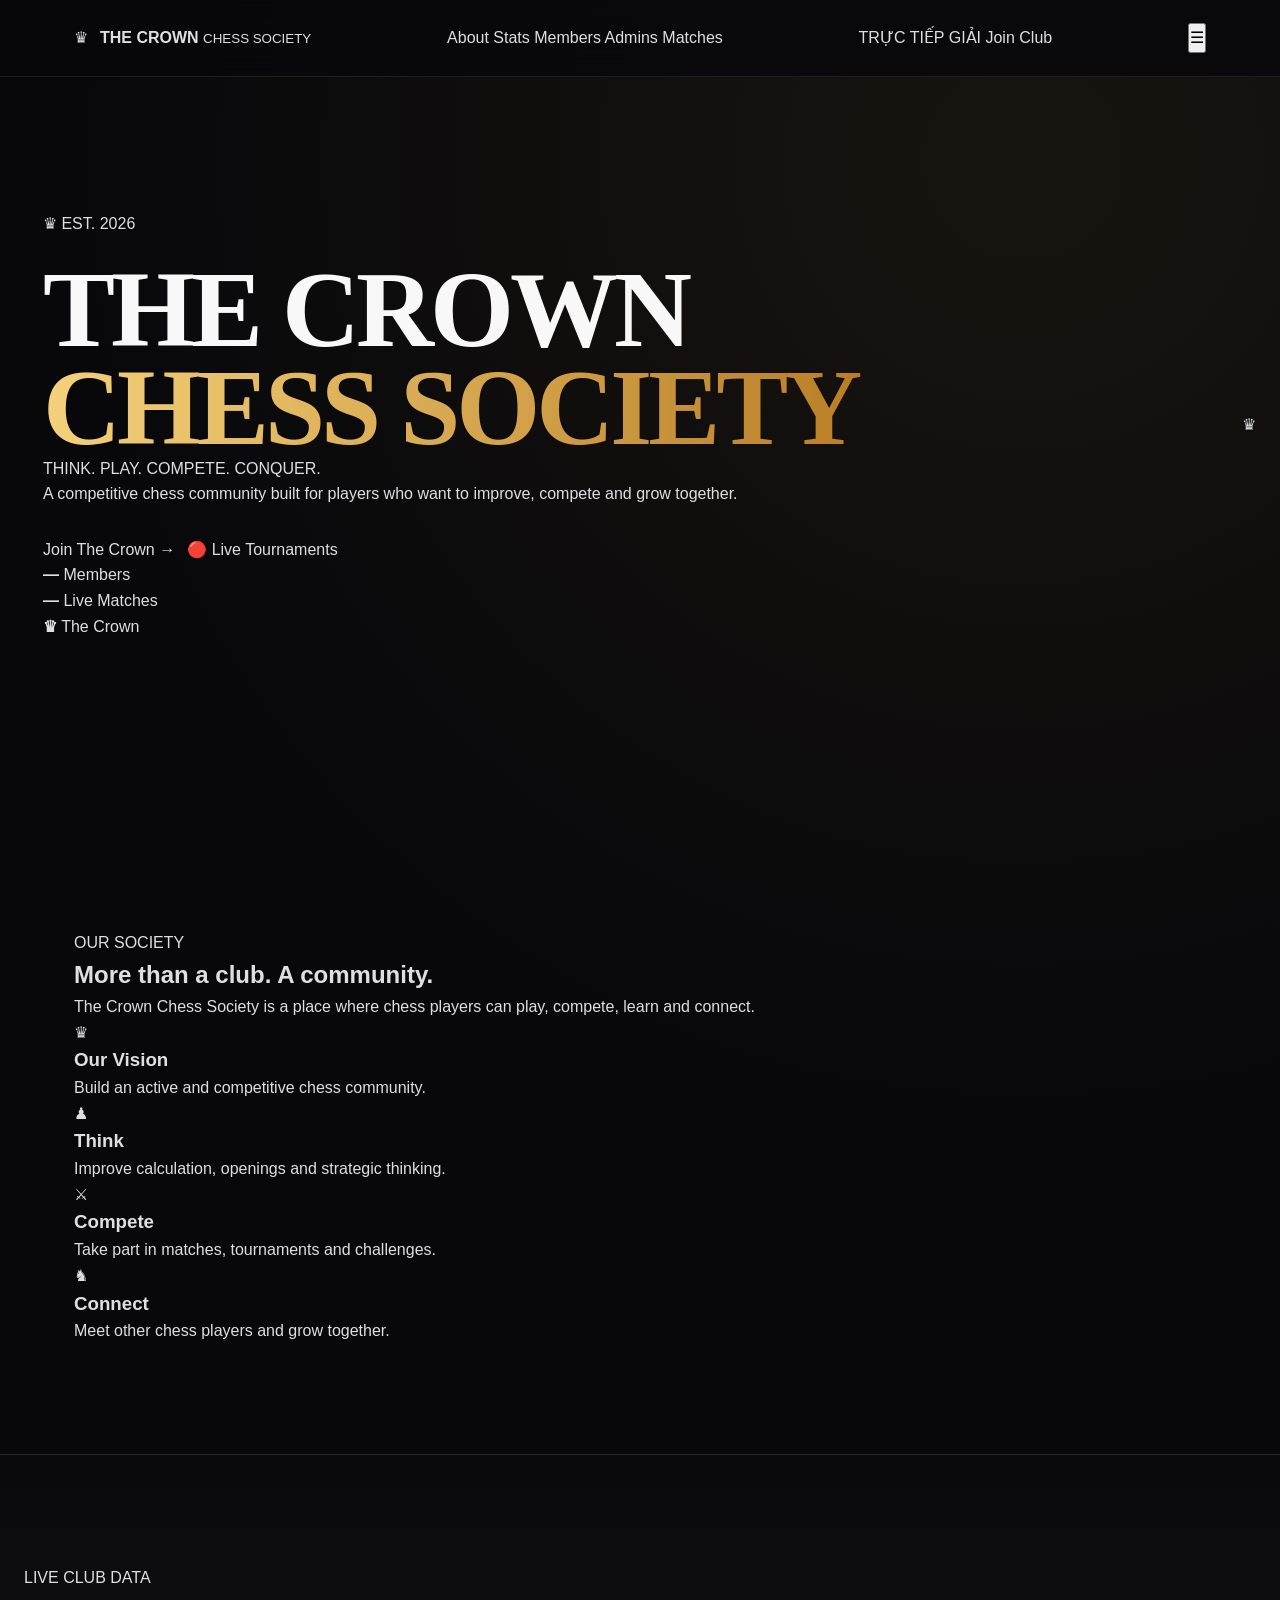
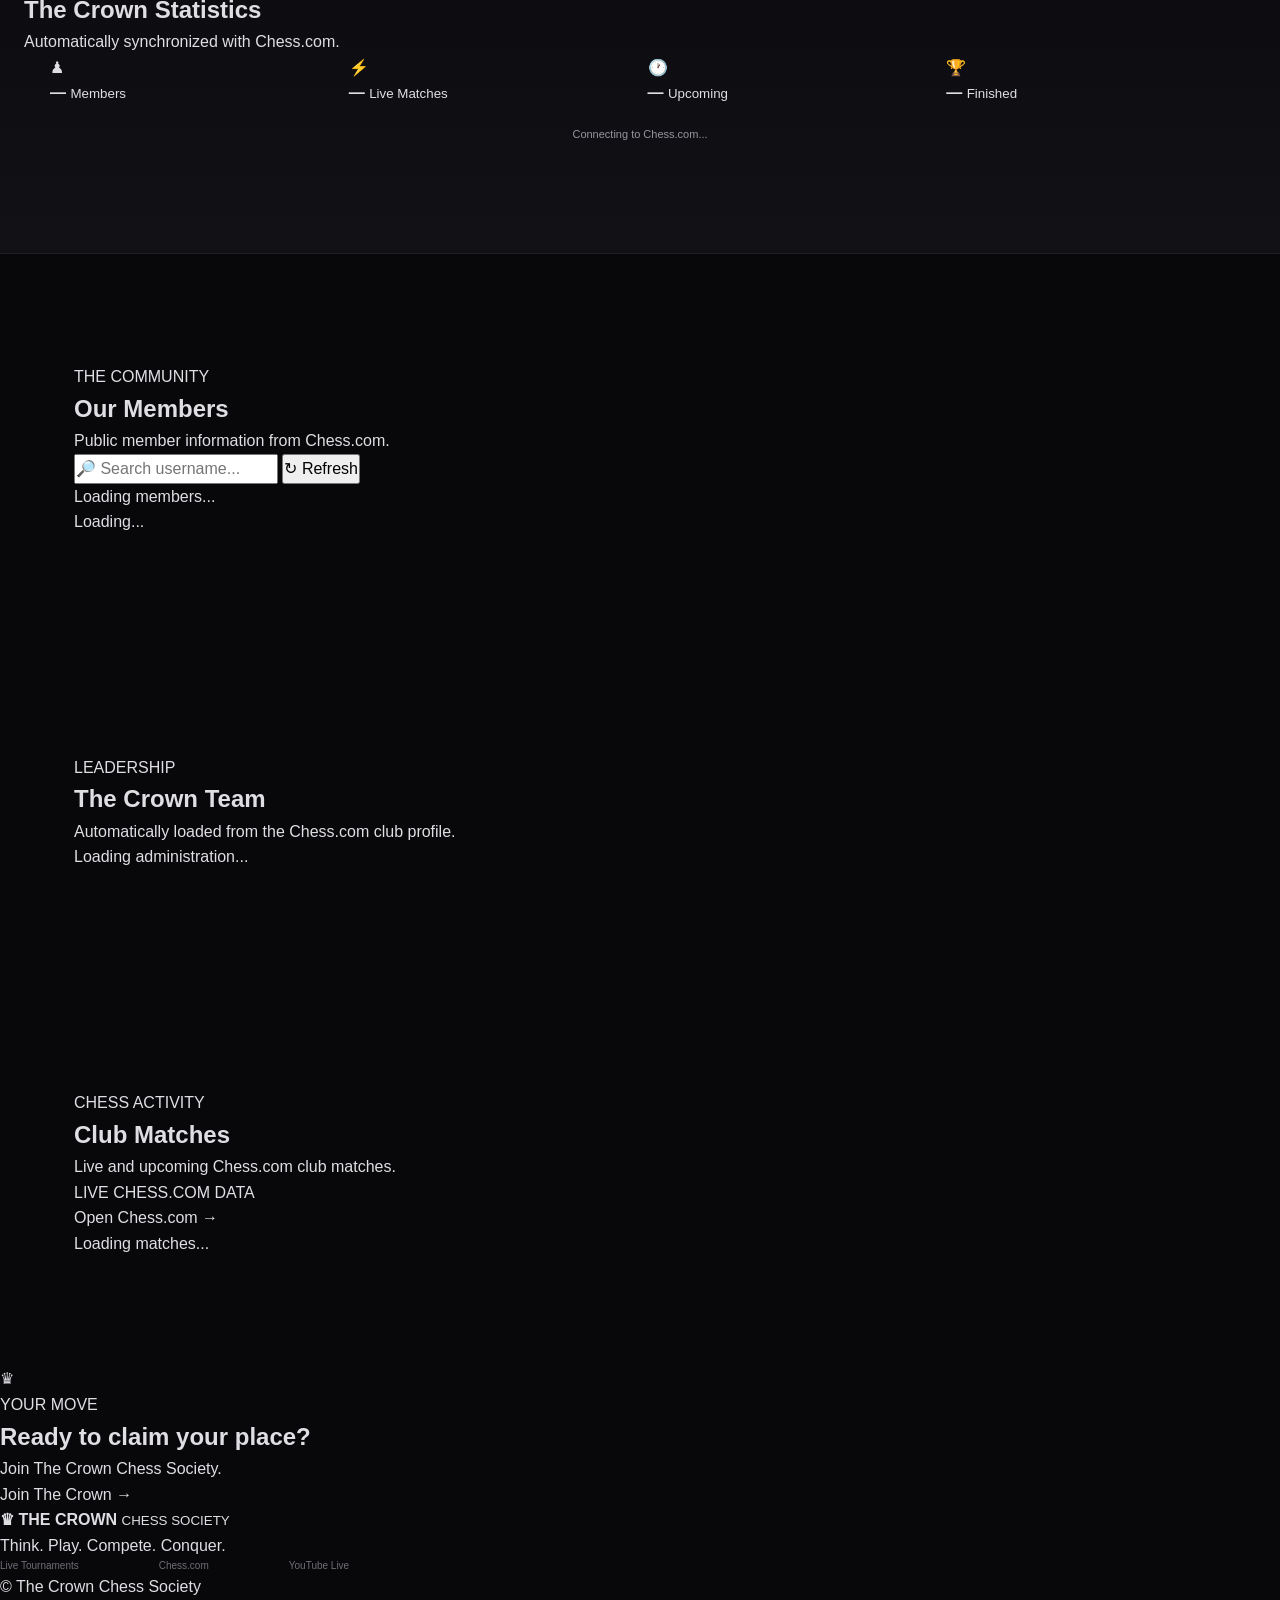
==== commit 2770a15c: "Update index.html" ====
--- a/index.html
+++ b/index.html
@@ -1,1155 +1,386 @@
 <!DOCTYPE html>
-<html lang="en">
-
+<html lang="vi">
 <head>
-
-    <meta charset="UTF-8">
-
-    <meta
-        name="viewport"
-        content="width=device-width, initial-scale=1.0"
-    >
-
-    <title>
-        The Crown Chess Society
-    </title>
-
-    <meta
-        name="description"
-        content="The Crown Chess Society — Think. Play. Compete. Conquer."
-    >
-
-    <meta
-        name="theme-color"
-        content="#08080b"
-    >
-
-    <link
-        rel="preconnect"
-        href="https://fonts.googleapis.com"
-    >
-
-    <link
-        rel="preconnect"
-        href="https://fonts.gstatic.com"
-        crossorigin
-    >
-
-    <link
-        href="https://fonts.googleapis.com/css2?family=Inter:wght@400;500;600;700;800&family=Playfair+Display:wght@600;700;800&display=swap"
-        rel="stylesheet"
-    >
-
-    <link
-        rel="stylesheet"
-        href="style.css"
-    >
-
+  <meta charset="UTF-8">
+  <meta name="viewport" content="width=device-width, initial-scale=1.0">
+  <title>The Crown Chess Society</title>
+  <meta name="description" content="The Crown Chess Society — Think. Play. Compete. Conquer.">
+  <link rel="stylesheet" href="style.css">
 </head>
 
-
 <body>
 
-
-<!-- =====================================================
-     NAVBAR
-===================================================== -->
-
 <header class="navbar">
-
-    <div class="nav-inner">
-
-        <a
-            href="#home"
-            class="brand"
-        >
-
-            <div class="brand-crown">
-                ♛
-            </div>
-
-            <div>
-
-                <div class="brand-name">
-                    THE CROWN
-                </div>
-
-                <div class="brand-sub">
-                    CHESS SOCIETY
-                </div>
-
-            </div>
-
-        </a>
-
-
-        <nav class="nav-links">
-
-            <a href="#about">
-                About
-            </a>
-
-            <a href="#stats">
-                Stats
-            </a>
-
-            <a href="#members">
-                Members
-            </a>
-
-            <a href="#team">
-                Team
-            </a>
-
-            <a href="#events">
-                Matches
-            </a>
-
-        </nav>
-
-
-        <a
-            class="nav-button"
-            href="https://www.chess.com/club/the-crown-chess-society"
-            target="_blank"
-            rel="noopener"
-        >
-            Join Club
-        </a>
-
-
-        <button
-            class="menu-button"
-            id="menuButton"
-        >
-            ☰
-        </button>
-
-    </div>
-
-</header>
-
-
-
-<!-- =====================================================
-     MOBILE MENU
-===================================================== -->
-
-<div
-    class="mobile-menu"
-    id="mobileMenu"
->
-
-    <a href="#about">
-        About
+  <div class="nav-inner">
+
+    <a href="./" class="brand">
+      <div class="brand-logo">♛</div>
+      <div>
+        <b>THE CROWN</b>
+        <small>CHESS SOCIETY</small>
+      </div>
     </a>
 
-    <a href="#stats">
-        Stats
-    </a>
-
-    <a href="#members">
-        Members
-    </a>
-
-    <a href="#team">
-        Team
-    </a>
-
-    <a href="#events">
-        Matches
-    </a>
-
-    <a
-        class="mobile-join"
+    <nav>
+      <a href="#about">About</a>
+      <a href="#stats">Stats</a>
+      <a href="#members">Members</a>
+      <a href="#team">Admins</a>
+      <a href="#matches">Matches</a>
+    </nav>
+
+    <div class="nav-actions">
+      <a href="./live/" class="live-btn">
+        <span></span>
+        TRỰC TIẾP GIẢI
+      </a>
+
+      <a
         href="https://www.chess.com/club/the-crown-chess-society"
         target="_blank"
-        rel="noopener"
-    >
-        Join The Crown
-    </a>
-
+        class="join-btn"
+      >
+        Join Club
+      </a>
+    </div>
+
+    <button id="menuBtn" class="menu-btn">☰</button>
+
+  </div>
+</header>
+
+
+<div id="mobileMenu" class="mobile-menu">
+  <a href="#about">About</a>
+  <a href="#stats">Stats</a>
+  <a href="#members">Members</a>
+  <a href="#team">Admins</a>
+  <a href="#matches">Matches</a>
+  <a href="./live/">🔴 Live Tournaments</a>
 </div>
 
 
-
 <main>
 
-
-<!-- =====================================================
-     HERO
-===================================================== -->
-
-<section
-    class="hero"
-    id="home"
->
-
-    <div class="hero-background"></div>
-
-
-    <div class="hero-content">
-
-        <div class="hero-badge">
-
-            <span>
-                ♛
-            </span>
-
-            EST. 2026
-
-        </div>
-
-
-        <h1>
-
-            THE CROWN
-
-            <span>
-                CHESS SOCIETY
-            </span>
-
-        </h1>
-
-
-        <p class="hero-tagline">
-            THINK. PLAY. COMPETE. CONQUER.
-        </p>
-
-
-        <p class="hero-description">
-
-            A growing chess community built for players
-            who want to compete, improve, connect and
-            make their mark on the board.
-
-        </p>
-
-
-        <div class="hero-buttons">
-
-            <a
-                href="https://www.chess.com/club/the-crown-chess-society"
-                target="_blank"
-                rel="noopener"
-                class="button primary"
-            >
-
-                Join The Crown
-
-                <span>
-                    →
-                </span>
-
-            </a>
-
-
-            <a
-                href="#about"
-                class="button secondary"
-            >
-                Explore Society
-            </a>
-
-        </div>
-
-
-        <div class="hero-mini-stats">
-
-            <div>
-
-                <strong id="heroMembers">
-                    —
-                </strong>
-
-                <span>
-                    Members
-                </span>
-
-            </div>
-
-
-            <div>
-
-                <strong id="heroLive">
-                    —
-                </strong>
-
-                <span>
-                    Live
-                </span>
-
-            </div>
-
-
-            <div>
-
-                <strong>
-                    ♛
-                </strong>
-
-                <span>
-                    The Crown
-                </span>
-
-            </div>
-
-        </div>
-
-    </div>
-
-
-    <div class="hero-chess-piece">
-        ♛
-    </div>
-
-</section>
-
-
-
-<!-- =====================================================
-     ABOUT
-===================================================== -->
-
-<section
-    class="section"
-    id="about"
->
-
-    <div class="section-heading">
-
-        <span class="eyebrow">
-            OUR SOCIETY
-        </span>
-
-        <h2>
-
-            More than a club.
-
-            <span>
-                A community.
-            </span>
-
-        </h2>
-
-        <p>
-
-            The Crown Chess Society brings together
-            chess players who share one goal:
-            becoming stronger together.
-
-        </p>
-
-    </div>
-
-
-    <div class="about-grid">
-
-
-        <article class="about-card featured">
-
-            <div class="card-icon">
-                ♛
-            </div>
-
-            <h3>
-                Our Vision
-            </h3>
-
-            <p>
-
-                Build a competitive, welcoming and active
-                chess community where every member has
-                the opportunity to learn, play and grow.
-
-            </p>
-
-        </article>
-
-
-        <article class="about-card">
-
-            <div class="card-icon">
-                ♟
-            </div>
-
-            <h3>
-                Think
-            </h3>
-
-            <p>
-
-                Analyze positions, study openings
-                and sharpen your calculation.
-
-            </p>
-
-        </article>
-
-
-        <article class="about-card">
-
-            <div class="card-icon">
-                ⚔
-            </div>
-
-            <h3>
-                Compete
-            </h3>
-
-            <p>
-
-                Take part in club matches,
-                tournaments and challenges.
-
-            </p>
-
-        </article>
-
-
-        <article class="about-card">
-
-            <div class="card-icon">
-                ♞
-            </div>
-
-            <h3>
-                Connect
-            </h3>
-
-            <p>
-
-                Meet players, discuss chess and become
-                part of a growing community.
-
-            </p>
-
-        </article>
-
-
-    </div>
-
-</section>
-
-
-
-<!-- =====================================================
-     LIVE STATS
-===================================================== -->
-
-<section
-    class="stats-section"
-    id="stats"
->
-
-    <div class="section-heading centered">
-
-        <span class="eyebrow">
-            LIVE CLUB DATA
-        </span>
-
-        <h2>
-
-            The Crown
-
-            <span>
-                Live Stats
-            </span>
-
-        </h2>
-
-        <p>
-            Data synchronized from Chess.com PubAPI.
-        </p>
-
-    </div>
-
-
-    <div class="stats-grid">
-
-
-        <div class="stat-card">
-
-            <div class="stat-icon">
-                ♟
-            </div>
-
-            <div>
-
-                <strong id="memberCount">
-                    —
-                </strong>
-
-                <span>
-                    Members
-                </span>
-
-            </div>
-
-        </div>
-
-
-        <div class="stat-card live-stat">
-
-            <div class="stat-icon">
-                ⚡
-            </div>
-
-            <div>
-
-                <strong id="liveCount">
-                    —
-                </strong>
-
-                <span>
-                    Live Matches
-                </span>
-
-            </div>
-
-        </div>
-
-
-        <div class="stat-card">
-
-            <div class="stat-icon">
-                🕐
-            </div>
-
-            <div>
-
-                <strong id="upcomingCount">
-                    —
-                </strong>
-
-                <span>
-                    Upcoming
-                </span>
-
-            </div>
-
-        </div>
-
-
-        <div class="stat-card">
-
-            <div class="stat-icon">
-                🏁
-            </div>
-
-            <div>
-
-                <strong id="finishedCount">
-                    —
-                </strong>
-
-                <span>
-                    Finished
-                </span>
-
-            </div>
-
-        </div>
-
-    </div>
-
-
-    <div
-        class="api-status"
-        id="apiStatus"
-    >
-
-        <span class="status-dot"></span>
-
-        Connecting to Chess.com...
-
-    </div>
-
-</section>
-
-
-
-<!-- =====================================================
-     MEMBERS
-===================================================== -->
-
-<section
-    class="section"
-    id="members"
->
-
-    <div class="section-heading">
-
-        <span class="eyebrow">
-            THE COMMUNITY
-        </span>
-
-        <h2>
-
-            Meet the
-
-            <span>
-                Members
-            </span>
-
-        </h2>
-
-        <p>
-            Live public member data from Chess.com.
-        </p>
-
-    </div>
-
-
-    <div class="members-toolbar">
-
-        <div class="search-box">
-
-            <span>
-                ⌕
-            </span>
-
-            <input
-                type="text"
-                id="memberSearch"
-                placeholder="Search username..."
-                autocomplete="off"
-            >
-
-        </div>
-
-
-        <button
-            class="refresh-button"
-            id="refreshButton"
-        >
-            ↻ Refresh
-        </button>
-
-    </div>
-
-
-    <div
-        id="membersGrid"
-        class="members-grid"
-    >
-
-        <div class="loading-card">
-
-            <div>
-
-                <div class="loader"></div>
-
-                <p>
-                    Loading members...
-                </p>
-
-            </div>
-
-        </div>
-
-    </div>
-
-
-    <div class="members-footer">
-
-        <span id="memberResultText">
-            Loading...
-        </span>
-
-
-        <a
-            href="https://www.chess.com/club/the-crown-chess-society"
-            target="_blank"
-            rel="noopener"
-        >
-            View on Chess.com →
-        </a>
-
-    </div>
-
-</section>
-
-
-
-<!-- =====================================================
-     TEAM
-===================================================== -->
-
-<section
-    class="section team-section"
-    id="team"
->
-
-    <div class="section-heading centered">
-
-        <span class="eyebrow">
-            LEADERSHIP
-        </span>
-
-        <h2>
-
-            The Crown
-
-            <span>
-                Team
-            </span>
-
-        </h2>
-
-        <p>
-            Administration synchronized with Chess.com.
-        </p>
-
-    </div>
-
-
-    <div
-        class="team-grid"
-        id="teamGrid"
-    >
-
-        <div class="loading-card">
-
-            <div>
-
-                <div class="loader"></div>
-
-                <p>
-                    Loading team...
-                </p>
-
-            </div>
-
-        </div>
-
-    </div>
-
-
-    <div class="coordinators">
-
-        <h3>
-            Event Coordinators
-        </h3>
-
-
-        <div class="coordinator-list">
-
-            <a
-                href="https://www.chess.com/member/Ichi-kzawall"
-                target="_blank"
-                rel="noopener"
-            >
-                ♟ Ichi-kzawall
-            </a>
-
-
-            <a
-                href="https://www.chess.com/member/serono_spax"
-                target="_blank"
-                rel="noopener"
-            >
-                ♟ serono_spax
-            </a>
-
-
-            <a
-                href="https://www.chess.com/member/SilentRook2012"
-                target="_blank"
-                rel="noopener"
-            >
-                ♟ SilentRook2012
-            </a>
-
-        </div>
-
-    </div>
-
-</section>
-
-
-
-<!-- =====================================================
-     LIVE MATCHES
-===================================================== -->
-
-<section
-    class="section"
-    id="events"
->
-
-    <div class="section-heading">
-
-        <span class="eyebrow">
-            LIVE CHESS ACTIVITY
-        </span>
-
-        <h2>
-
-            Club
-
-            <span>
-                Matches
-            </span>
-
-        </h2>
-
-        <p>
-            Live, upcoming and recently completed
-            team matches.
-        </p>
-
-    </div>
-
-
-    <div class="live-events-header">
-
-        <div class="live-indicator">
-
-            <span></span>
-
-            LIVE CHESS.COM DATA
-
-        </div>
-
-
-        <a
-            href="https://www.chess.com/clubs/matches/open"
-            target="_blank"
-            rel="noopener"
-            class="events-link"
-        >
-            Open Chess.com Matches →
-        </a>
-
-    </div>
-
-
-    <div
-        id="eventsGrid"
-        class="events-grid"
-    >
-
-        <div class="loading-card">
-
-            <div>
-
-                <div class="loader"></div>
-
-                <p>
-                    Loading matches...
-                </p>
-
-            </div>
-
-        </div>
-
-    </div>
-
-
-    <div
-        class="events-status"
-        id="eventsStatus"
-    >
-        Connecting...
-    </div>
-
-</section>
-
-
-
-<!-- =====================================================
-     ROADMAP
-===================================================== -->
-
-<section class="roadmap-section">
-
-    <div class="section-heading centered">
-
-        <span class="eyebrow">
-            THE ROAD AHEAD
-        </span>
-
-        <h2>
-
-            Building
-
-            <span>
-                The Crown
-            </span>
-
-        </h2>
-
-    </div>
-
-
-    <div class="timeline">
-
-
-        <div class="timeline-item active">
-
-            <div class="timeline-number">
-                01
-            </div>
-
-            <div>
-
-                <h3>
-                    Build
-                </h3>
-
-                <p>
-                    Grow a strong and active chess community.
-                </p>
-
-            </div>
-
-        </div>
-
-
-        <div class="timeline-item">
-
-            <div class="timeline-number">
-                02
-            </div>
-
-            <div>
-
-                <h3>
-                    Compete
-                </h3>
-
-                <p>
-                    Organize tournaments, matches and challenges.
-                </p>
-
-            </div>
-
-        </div>
-
-
-        <div class="timeline-item">
-
-            <div class="timeline-number">
-                03
-            </div>
-
-            <div>
-
-                <h3>
-                    Improve
-                </h3>
-
-                <p>
-                    Create opportunities for members
-                    to learn and improve together.
-                </p>
-
-            </div>
-
-        </div>
-
-
-        <div class="timeline-item">
-
-            <div class="timeline-number">
-                04
-            </div>
-
-            <div>
-
-                <h3>
-                    Conquer
-                </h3>
-
-                <p>
-                    Take The Crown to the next level.
-                </p>
-
-            </div>
-
-        </div>
-
-
-    </div>
-
-</section>
-
-
-
-<!-- =====================================================
-     CTA
-===================================================== -->
-
-<section class="cta-section">
-
-    <div class="cta-crown">
-        ♛
-    </div>
-
-    <span class="eyebrow">
-        YOUR MOVE
-    </span>
-
-
-    <h2>
-
-        Ready to claim
-
-        <span>
-            your place?
-        </span>
-
-    </h2>
-
-
-    <p>
-        Join The Crown Chess Society and become
-        part of the next chapter.
-    </p>
-
-
-    <a
-        class="button primary large"
+<section class="hero">
+
+  <div class="hero-glow"></div>
+
+  <div class="hero-content">
+
+    <div class="badge">♛ EST. 2026</div>
+
+    <h1>
+      THE CROWN
+      <span>CHESS SOCIETY</span>
+    </h1>
+
+    <p class="tagline">
+      THINK. PLAY. COMPETE. CONQUER.
+    </p>
+
+    <p class="hero-text">
+      A competitive chess community built for players
+      who want to improve, compete and grow together.
+    </p>
+
+    <div class="hero-buttons">
+
+      <a
         href="https://www.chess.com/club/the-crown-chess-society"
         target="_blank"
-        rel="noopener"
+        class="btn primary"
+      >
+        Join The Crown →
+      </a>
+
+      <a href="./live/" class="btn secondary">
+        🔴 Live Tournaments
+      </a>
+
+    </div>
+
+    <div class="hero-stats">
+
+      <div>
+        <strong id="heroMembers">—</strong>
+        <span>Members</span>
+      </div>
+
+      <div>
+        <strong id="heroLive">—</strong>
+        <span>Live Matches</span>
+      </div>
+
+      <div>
+        <strong>♛</strong>
+        <span>The Crown</span>
+      </div>
+
+    </div>
+
+  </div>
+
+  <div class="hero-piece">♛</div>
+
+</section>
+
+
+<section id="about" class="section">
+
+  <div class="heading">
+    <label>OUR SOCIETY</label>
+    <h2>
+      More than a club.
+      <span>A community.</span>
+    </h2>
+
+    <p>
+      The Crown Chess Society is a place where chess
+      players can play, compete, learn and connect.
+    </p>
+  </div>
+
+  <div class="feature-grid">
+
+    <article>
+      <div class="icon">♛</div>
+      <h3>Our Vision</h3>
+      <p>
+        Build an active and competitive chess community.
+      </p>
+    </article>
+
+    <article>
+      <div class="icon">♟</div>
+      <h3>Think</h3>
+      <p>
+        Improve calculation, openings and strategic thinking.
+      </p>
+    </article>
+
+    <article>
+      <div class="icon">⚔</div>
+      <h3>Compete</h3>
+      <p>
+        Take part in matches, tournaments and challenges.
+      </p>
+    </article>
+
+    <article>
+      <div class="icon">♞</div>
+      <h3>Connect</h3>
+      <p>
+        Meet other chess players and grow together.
+      </p>
+    </article>
+
+  </div>
+
+</section>
+
+
+<section id="stats" class="stats-section">
+
+  <div class="heading center">
+    <label>LIVE CLUB DATA</label>
+    <h2>
+      The Crown <span>Statistics</span>
+    </h2>
+    <p>Automatically synchronized with Chess.com.</p>
+  </div>
+
+  <div class="stats-grid">
+
+    <div class="stat">
+      <span>♟</span>
+      <div>
+        <strong id="membersCount">—</strong>
+        <small>Members</small>
+      </div>
+    </div>
+
+    <div class="stat live">
+      <span>⚡</span>
+      <div>
+        <strong id="liveCount">—</strong>
+        <small>Live Matches</small>
+      </div>
+    </div>
+
+    <div class="stat">
+      <span>🕐</span>
+      <div>
+        <strong id="upcomingCount">—</strong>
+        <small>Upcoming</small>
+      </div>
+    </div>
+
+    <div class="stat">
+      <span>🏆</span>
+      <div>
+        <strong id="finishedCount">—</strong>
+        <small>Finished</small>
+      </div>
+    </div>
+
+  </div>
+
+  <div id="apiStatus" class="api-status">
+    Connecting to Chess.com...
+  </div>
+
+</section>
+
+
+<section id="members" class="section">
+
+  <div class="heading">
+    <label>THE COMMUNITY</label>
+    <h2>
+      Our <span>Members</span>
+    </h2>
+    <p>
+      Public member information from Chess.com.
+    </p>
+  </div>
+
+  <div class="toolbar">
+
+    <input
+      id="memberSearch"
+      type="text"
+      placeholder="🔎 Search username..."
     >
 
-        Join The Crown
-
-        <span>
-            →
-        </span>
-
+    <button id="refreshBtn">
+      ↻ Refresh
+    </button>
+
+  </div>
+
+  <div id="membersGrid" class="members-grid">
+    <div class="loading">Loading members...</div>
+  </div>
+
+  <div id="memberInfo" class="result-info">
+    Loading...
+  </div>
+
+</section>
+
+
+<section id="team" class="section dark-section">
+
+  <div class="heading center">
+    <label>LEADERSHIP</label>
+    <h2>
+      The Crown <span>Team</span>
+    </h2>
+    <p>
+      Automatically loaded from the Chess.com club profile.
+    </p>
+  </div>
+
+  <div id="adminGrid" class="admin-grid">
+    <div class="loading">Loading administration...</div>
+  </div>
+
+</section>
+
+
+<section id="matches" class="section">
+
+  <div class="heading">
+    <label>CHESS ACTIVITY</label>
+    <h2>
+      Club <span>Matches</span>
+    </h2>
+    <p>
+      Live and upcoming Chess.com club matches.
+    </p>
+  </div>
+
+  <div class="match-header">
+
+    <div>
+      <span class="green-dot"></span>
+      LIVE CHESS.COM DATA
+    </div>
+
+    <a
+      href="https://www.chess.com/clubs/matches/open"
+      target="_blank"
+    >
+      Open Chess.com →
     </a>
 
-</section>
-
+  </div>
+
+  <div id="matchesGrid" class="matches-grid">
+    <div class="loading">Loading matches...</div>
+  </div>
+
+</section>
+
+
+<section class="cta">
+
+  <div>♛</div>
+
+  <label>YOUR MOVE</label>
+
+  <h2>
+    Ready to claim
+    <span>your place?</span>
+  </h2>
+
+  <p>
+    Join The Crown Chess Society.
+  </p>
+
+  <a
+    href="https://www.chess.com/club/the-crown-chess-society"
+    target="_blank"
+    class="btn primary"
+  >
+    Join The Crown →
+  </a>
+
+</section>
 
 </main>
 
 
-
-<!-- =====================================================
-     FOOTER
-===================================================== -->
-
-<footer class="footer">
-
-    <div class="footer-main">
-
-        <div class="footer-brand">
-
-            <div class="footer-logo">
-                ♛
-            </div>
-
-            <div>
-
-                <h3>
-
-                    THE CROWN
-
-                    <span>
-                        CHESS SOCIETY
-                    </span>
-
-                </h3>
-
-                <p>
-                    Think. Play. Compete. Conquer.
-                </p>
-
-            </div>
-
-        </div>
-
-
-        <div class="footer-links">
-
-            <div>
-
-                <h4>
-                    Explore
-                </h4>
-
-                <a href="#about">
-                    About
-                </a>
-
-                <a href="#stats">
-                    Stats
-                </a>
-
-                <a href="#members">
-                    Members
-                </a>
-
-                <a href="#team">
-                    Team
-                </a>
-
-                <a href="#events">
-                    Matches
-                </a>
-
-            </div>
-
-
-            <div>
-
-                <h4>
-                    Connect
-                </h4>
-
-                <a
-                    href="https://www.chess.com/club/the-crown-chess-society"
-                    target="_blank"
-                    rel="noopener"
-                >
-                    Chess.com
-                </a>
-
-                <a
-                    href="https://www.chess.com/clubs/matches/open"
-                    target="_blank"
-                    rel="noopener"
-                >
-                    Matches
-                </a>
-
-            </div>
-
-        </div>
-
-    </div>
-
-
-    <div class="footer-bottom">
-
-        <span>
-
-            ©
-            <span id="currentYear"></span>
-
-            The Crown Chess Society
-
-        </span>
-
-
-        <span>
-            Built for chess players ♟
-        </span>
-
-    </div>
+<footer>
+
+  <div class="footer-inner">
+
+    <div>
+      <b>♛ THE CROWN</b>
+      <small>CHESS SOCIETY</small>
+      <p>Think. Play. Compete. Conquer.</p>
+    </div>
+
+    <div class="footer-links">
+      <a href="./live/">Live Tournaments</a>
+      <a href="https://www.chess.com/club/the-crown-chess-society" target="_blank">
+        Chess.com
+      </a>
+      <a href="https://www.youtube.com/@dotrongkhanh2012/live" target="_blank">
+        YouTube Live
+      </a>
+    </div>
+
+  </div>
+
+  <div class="copyright">
+    © <span id="year"></span> The Crown Chess Society
+  </div>
 
 </footer>
 
-
-
 <script src="script.js"></script>
 
 </body>
-
 </html>
--- a/style.css
+++ b/style.css
@@ -1,18 +1,13 @@
-/* =========================================================
-   THE CROWN CHESS SOCIETY
-   V1 — STYLE
-========================================================= */
-
 :root {
 
     --bg: #08080b;
-    --bg-2: #0d0d12;
+    --bg2: #0d0d12;
+
     --surface: #111116;
-    --surface-2: #17171e;
+    --surface2: #17171e;
 
     --gold: #d9a441;
     --gold-light: #f2c96b;
-    --gold-dark: #8e651e;
 
     --white: #f8f8f8;
     --text: #dedee3;
@@ -20,36 +15,44 @@
 
     --border: rgba(255,255,255,.09);
 
-    --radius: 18px;
-
-    --max-width: 1180px;
-}
-
-
-/* =========================================================
-   RESET
-========================================================= */
+    --green: #5fd38b;
+
+    --radius: 17px;
+
+    --max: 1180px;
+}
+
 
 * {
+
     margin: 0;
+
     padding: 0;
+
     box-sizing: border-box;
-}
+
+}
+
 
 html {
+
     scroll-behavior: smooth;
-}
+
+}
+
 
 body {
 
-    font-family: "Inter", sans-serif;
+    font-family: Inter, sans-serif;
 
     background:
+
         radial-gradient(
-            circle at 80% 10%,
+            circle at 80% 5%,
             rgba(217,164,65,.08),
             transparent 30%
         ),
+
         var(--bg);
 
     color: var(--text);
@@ -57,75 +60,92 @@
     line-height: 1.6;
 
     overflow-x: hidden;
-}
+
+}
+
 
 a {
+
     color: inherit;
+
     text-decoration: none;
-}
+
+}
+
 
 button,
 input {
+
     font: inherit;
-}
+
+}
+
 
 button {
+
     cursor: pointer;
-}
+
+}
+
 
 ::selection {
+
     background: var(--gold);
+
     color: #111;
-}
-
-
-/* =========================================================
-   SCROLLBAR
-========================================================= */
+
+}
+
+
+/* SCROLLBAR */
 
 ::-webkit-scrollbar {
+
     width: 9px;
+
 }
 
 ::-webkit-scrollbar-track {
-    background: #070709;
+
+    background: #060608;
+
 }
 
 ::-webkit-scrollbar-thumb {
-    background: #3b3324;
+
+    background: #3a3325;
+
     border-radius: 20px;
-}
-
-::-webkit-scrollbar-thumb:hover {
-    background: var(--gold-dark);
-}
-
-
-/* =========================================================
-   NAVBAR
-========================================================= */
+
+}
+
+
+/* NAVBAR */
 
 .navbar {
 
     position: fixed;
 
     top: 0;
+
     left: 0;
 
     width: 100%;
 
     z-index: 1000;
 
-    background: rgba(8,8,11,.78);
+    background: rgba(8,8,11,.82);
 
     backdrop-filter: blur(18px);
 
     border-bottom: 1px solid var(--border);
-}
+
+}
+
 
 .nav-inner {
 
-    max-width: var(--max-width);
+    max-width: var(--max);
 
     height: 76px;
 
@@ -138,7 +158,9 @@
     align-items: center;
 
     justify-content: space-between;
-}
+
+}
+
 
 .brand {
 
@@ -147,14 +169,18 @@
     align-items: center;
 
     gap: 12px;
-}
+
+}
+
 
 .brand-crown {
 
     width: 43px;
+
     height: 43px;
 
     display: grid;
+
     place-items: center;
 
     border-radius: 12px;
@@ -170,20 +196,19 @@
 
     font-size: 25px;
 
-    box-shadow:
-        0 0 25px rgba(217,164,65,.15);
-}
+}
+
 
 .brand-name {
 
+    font-size: 14px;
+
     font-weight: 800;
 
-    font-size: 14px;
-
     letter-spacing: 2px;
 
-    color: var(--white);
-}
+}
+
 
 .brand-sub {
 
@@ -191,57 +216,69 @@
 
     font-size: 9px;
 
+    font-weight: 800;
+
     letter-spacing: 3px;
 
+}
+
+
+.nav-links {
+
+    display: flex;
+
+    gap: 30px;
+
+}
+
+
+.nav-links a {
+
+    color: #aaaab2;
+
+    font-size: 13px;
+
+    font-weight: 600;
+
+    transition: .2s;
+
+}
+
+
+.nav-links a:hover {
+
+    color: var(--gold-light);
+
+}
+
+
+.nav-button {
+
+    padding: 10px 18px;
+
+    border: 1px solid rgba(217,164,65,.5);
+
+    border-radius: 9px;
+
+    color: var(--gold-light);
+
+    font-size: 13px;
+
     font-weight: 700;
-}
-
-.nav-links {
-
-    display: flex;
-
-    gap: 30px;
-}
-
-.nav-links a {
-
-    color: #a9a9b1;
-
-    font-size: 13px;
-
-    font-weight: 600;
-
-    transition: .25s;
-}
-
-.nav-links a:hover {
-
-    color: var(--gold-light);
-}
-
-.nav-button {
-
-    padding: 10px 18px;
-
-    border: 1px solid rgba(217,164,65,.5);
-
-    border-radius: 9px;
-
-    color: var(--gold-light);
-
-    font-size: 13px;
-
-    font-weight: 700;
-
-    transition: .25s;
-}
+
+    transition: .2s;
+
+}
+
 
 .nav-button:hover {
 
     background: var(--gold);
 
     color: #111;
-}
+
+}
+
 
 .menu-button {
 
@@ -254,12 +291,11 @@
     color: white;
 
     font-size: 25px;
-}
-
-
-/* =========================================================
-   MOBILE MENU
-========================================================= */
+
+}
+
+
+/* MOBILE MENU */
 
 .mobile-menu {
 
@@ -271,16 +307,16 @@
 
     top: 76px;
 
-    left: 0;
-
     width: 100%;
 
     padding: 20px;
 
-    background: rgba(10,10,13,.98);
+    background: #0b0b0e;
 
     border-bottom: 1px solid var(--border);
-}
+
+}
+
 
 .mobile-menu.open {
 
@@ -288,29 +324,30 @@
 
     flex-direction: column;
 
-    gap: 16px;
-}
+    gap: 15px;
+
+}
+
 
 .mobile-menu a {
 
     color: #ccc;
 
-    padding: 8px 4px;
-}
+}
+
 
 .mobile-join {
 
     color: var(--gold-light) !important;
-}
-
-
-/* =========================================================
-   HERO
-========================================================= */
+
+}
+
+
+/* HERO */
 
 .hero {
 
-    min-height: 850px;
+    min-height: 820px;
 
     position: relative;
 
@@ -318,10 +355,12 @@
 
     align-items: center;
 
+    padding: 120px 24px 90px;
+
     overflow: hidden;
 
-    padding: 130px 24px 100px;
-}
+}
+
 
 .hero-background {
 
@@ -332,17 +371,13 @@
     background:
 
         radial-gradient(
-            circle at 70% 50%,
+            circle at 75% 50%,
             rgba(217,164,65,.13),
             transparent 32%
-        ),
-
-        radial-gradient(
-            circle at 10% 70%,
-            rgba(80,70,40,.08),
-            transparent 30%
         );
-}
+
+}
+
 
 .hero-background::before {
 
@@ -352,7 +387,7 @@
 
     inset: 0;
 
-    opacity: .2;
+    opacity: .18;
 
     background-image:
 
@@ -369,26 +404,21 @@
 
     background-size: 55px 55px;
 
-    mask-image: linear-gradient(
-        to bottom,
-        black,
-        transparent
-    );
-}
+}
+
 
 .hero-content {
 
-    width: min(
-        var(--max-width),
-        100%
-    );
+    width: min(var(--max),100%);
 
     margin: auto;
 
     position: relative;
 
     z-index: 2;
-}
+
+}
+
 
 .hero-badge {
 
@@ -400,46 +430,48 @@
 
     padding: 8px 13px;
 
+    border: 1px solid rgba(217,164,65,.3);
+
     border-radius: 50px;
 
-    border: 1px solid rgba(217,164,65,.3);
+    color: var(--gold-light);
 
     background: rgba(217,164,65,.06);
 
-    color: var(--gold-light);
-
     font-size: 11px;
 
     font-weight: 800;
 
     letter-spacing: 2px;
-}
+
+}
+
 
 .hero-badge span {
 
     font-size: 17px;
-}
+
+}
+
 
 .hero h1 {
 
     margin-top: 25px;
 
-    max-width: 800px;
-
-    font-family: "Playfair Display", serif;
-
-    font-size: clamp(
-        55px,
-        9vw,
-        108px
-    );
+    max-width: 850px;
+
+    font-family: "Playfair Display",serif;
+
+    font-size: clamp(55px,9vw,108px);
 
     line-height: .9;
 
     letter-spacing: -4px;
 
     color: var(--white);
-}
+
+}
+
 
 .hero h1 span {
 
@@ -454,9 +486,12 @@
             #b77b22
         );
 
+    background-clip: text;
+
     -webkit-background-clip: text;
-    background-clip: text;
-}
+
+}
+
 
 .hero-tagline {
 
@@ -464,23 +499,27 @@
 
     color: var(--gold-light);
 
+    font-size: 12px;
+
     font-weight: 800;
 
     letter-spacing: 4px;
 
-    font-size: 12px;
-}
+}
+
 
 .hero-description {
 
+    max-width: 580px;
+
     margin-top: 16px;
 
-    max-width: 580px;
-
     color: var(--muted);
 
     font-size: 16px;
-}
+
+}
+
 
 .hero-buttons {
 
@@ -491,10 +530,14 @@
     margin-top: 30px;
 
     flex-wrap: wrap;
-}
+
+}
+
 
 .button {
 
+    min-height: 48px;
+
     display: inline-flex;
 
     align-items: center;
@@ -503,8 +546,6 @@
 
     gap: 12px;
 
-    min-height: 48px;
-
     padding: 0 20px;
 
     border-radius: 10px;
@@ -514,9 +555,13 @@
     font-weight: 800;
 
     transition: .25s;
-}
+
+}
+
 
 .button.primary {
+
+    color: #111;
 
     background:
         linear-gradient(
@@ -525,209 +570,218 @@
             #ae771e
         );
 
-    color: #111;
-
-    box-shadow:
-        0 12px 35px rgba(217,164,65,.16);
-}
+}
+
 
 .button.primary:hover {
 
     transform: translateY(-3px);
 
-    box-shadow:
-        0 16px 45px rgba(217,164,65,.25);
-}
+}
+
 
 .button.secondary {
 
+    color: #ddd;
+
     border: 1px solid var(--border);
 
-    color: #ddd;
-
     background: rgba(255,255,255,.025);
-}
+
+}
+
 
 .button.secondary:hover {
 
+    color: var(--gold-light);
+
     border-color: rgba(217,164,65,.35);
 
+}
+
+
+.hero-mini-stats {
+
+    display: flex;
+
+    gap: 45px;
+
+    margin-top: 60px;
+
+}
+
+
+.hero-mini-stats div {
+
+    display: flex;
+
+    flex-direction: column;
+
+}
+
+
+.hero-mini-stats strong {
+
+    color: white;
+
+    font-size: 21px;
+
+}
+
+
+.hero-mini-stats span {
+
+    color: var(--muted);
+
+    font-size: 10px;
+
+    text-transform: uppercase;
+
+    letter-spacing: 1px;
+
+}
+
+
+.hero-chess-piece {
+
+    position: absolute;
+
+    right: 8%;
+
+    top: 50%;
+
+    transform: translateY(-45%);
+
+    font-size: min(40vw,430px);
+
+    line-height: 1;
+
+    color: rgba(217,164,65,.05);
+
+    pointer-events: none;
+
+}
+
+
+/* SECTION */
+
+.section {
+
+    max-width: var(--max);
+
+    margin: auto;
+
+    padding: 110px 24px;
+
+}
+
+
+.section-heading {
+
+    max-width: 680px;
+
+    margin-bottom: 45px;
+
+}
+
+
+.section-heading.centered {
+
+    margin-left: auto;
+
+    margin-right: auto;
+
+    text-align: center;
+
+}
+
+
+.eyebrow {
+
+    display: inline-block;
+
+    margin-bottom: 13px;
+
+    color: var(--gold);
+
+    font-size: 10px;
+
+    font-weight: 800;
+
+    letter-spacing: 3px;
+
+}
+
+
+.section-heading h2 {
+
+    font-family: "Playfair Display",serif;
+
+    font-size: clamp(35px,5vw,55px);
+
+    line-height: 1.05;
+
+    color: white;
+
+}
+
+
+.section-heading h2 span {
+
     color: var(--gold-light);
-}
-
-.hero-mini-stats {
-
-    display: flex;
-
-    gap: 45px;
-
-    margin-top: 60px;
-}
-
-.hero-mini-stats div {
-
-    display: flex;
-
-    flex-direction: column;
-}
-
-.hero-mini-stats strong {
-
-    color: var(--white);
-
-    font-size: 21px;
-}
-
-.hero-mini-stats span {
+
+}
+
+
+.section-heading p {
+
+    margin-top: 15px;
 
     color: var(--muted);
 
-    font-size: 11px;
-
-    text-transform: uppercase;
-
-    letter-spacing: 1px;
-}
-
-.hero-chess-piece {
-
-    position: absolute;
-
-    right: 10%;
-
-    top: 50%;
-
-    transform: translateY(-45%);
-
-    font-size: min(40vw, 430px);
-
-    line-height: 1;
-
-    color: rgba(217,164,65,.055);
-
-    text-shadow:
-        0 0 100px rgba(217,164,65,.1);
-
-    user-select: none;
-
-    pointer-events: none;
-}
-
-
-/* =========================================================
-   SECTIONS
-========================================================= */
-
-.section {
-
-    max-width: var(--max-width);
-
-    margin: auto;
-
-    padding: 110px 24px;
-}
-
-.section-heading {
-
-    max-width: 680px;
-
-    margin-bottom: 45px;
-}
-
-.section-heading.centered {
-
-    margin-left: auto;
-    margin-right: auto;
-
-    text-align: center;
-}
-
-.eyebrow {
-
-    display: inline-block;
-
-    margin-bottom: 13px;
-
-    color: var(--gold);
-
-    font-size: 10px;
-
-    font-weight: 800;
-
-    letter-spacing: 3px;
-}
-
-.section-heading h2 {
-
-    font-family: "Playfair Display", serif;
-
-    font-size: clamp(
-        35px,
-        5vw,
-        55px
-    );
-
-    line-height: 1.05;
-
-    color: var(--white);
-}
-
-.section-heading h2 span {
-
-    color: var(--gold-light);
-}
-
-.section-heading p {
-
-    margin-top: 15px;
-
-    color: var(--muted);
-
     font-size: 15px;
-}
-
-
-/* =========================================================
-   ABOUT
-========================================================= */
+
+}
+
+
+/* ABOUT */
 
 .about-grid {
 
     display: grid;
 
-    grid-template-columns:
-        repeat(4, 1fr);
+    grid-template-columns: repeat(4,1fr);
 
     gap: 15px;
-}
+
+}
+
 
 .about-card {
 
+    min-height: 245px;
+
     padding: 28px;
 
-    min-height: 245px;
-
     border: 1px solid var(--border);
 
-    background:
-        linear-gradient(
-            145deg,
-            rgba(255,255,255,.035),
-            rgba(255,255,255,.012)
-        );
-
     border-radius: var(--radius);
 
+    background: rgba(255,255,255,.025);
+
     transition: .3s;
-}
+
+}
+
 
 .about-card:hover {
 
-    transform: translateY(-6px);
-
-    border-color:
-        rgba(217,164,65,.28);
-}
+    transform: translateY(-5px);
+
+    border-color: rgba(217,164,65,.3);
+
+}
+
 
 .about-card.featured {
 
@@ -737,37 +791,42 @@
             rgba(217,164,65,.12),
             rgba(217,164,65,.025)
         );
-}
+
+}
+
 
 .card-icon {
 
+    margin-bottom: 35px;
+
+    color: var(--gold-light);
+
     font-size: 29px;
 
-    color: var(--gold-light);
-
-    margin-bottom: 35px;
-}
+}
+
 
 .about-card h3 {
 
-    color: var(--white);
+    color: white;
+
+    margin-bottom: 10px;
 
     font-size: 18px;
 
-    margin-bottom: 10px;
-}
+}
+
 
 .about-card p {
 
     color: var(--muted);
 
     font-size: 13px;
-}
-
-
-/* =========================================================
-   STATS
-========================================================= */
+
+}
+
+
+/* STATS */
 
 .stats-section {
 
@@ -783,21 +842,24 @@
     border-top: 1px solid var(--border);
 
     border-bottom: 1px solid var(--border);
-}
+
+}
+
 
 .stats-grid {
 
-    max-width: var(--max-width);
-
-    margin: 0 auto;
+    max-width: var(--max);
+
+    margin: auto;
 
     display: grid;
 
-    grid-template-columns:
-        repeat(4, 1fr);
+    grid-template-columns: repeat(4,1fr);
 
     gap: 15px;
-}
+
+}
+
 
 .stat-card {
 
@@ -811,213 +873,239 @@
 
     border: 1px solid var(--border);
 
+    border-radius: 15px;
+
     background: rgba(255,255,255,.025);
 
-    border-radius: 15px;
-}
+}
+
+
+.stat-card.live-stat {
+
+    border-color: rgba(95,211,139,.18);
+
+}
+
 
 .stat-icon {
 
     width: 50px;
+
     height: 50px;
 
     display: grid;
+
     place-items: center;
 
     border-radius: 12px;
 
     color: var(--gold-light);
 
-    background:
-        rgba(217,164,65,.08);
+    background: rgba(217,164,65,.08);
 
     font-size: 23px;
-}
+
+}
+
 
 .stat-card strong {
 
     display: block;
 
-    color: var(--white);
+    color: white;
 
     font-size: 27px;
-}
+
+}
+
 
 .stat-card span {
 
-    display: block;
-
     color: var(--muted);
 
+    font-size: 10px;
+
+    text-transform: uppercase;
+
+    letter-spacing: 1px;
+
+}
+
+
+.api-status {
+
+    max-width: var(--max);
+
+    margin: 20px auto 0;
+
+    text-align: center;
+
+    color: var(--muted);
+
     font-size: 11px;
 
-    text-transform: uppercase;
-
-    letter-spacing: 1px;
-}
-
-.api-status {
-
-    max-width: var(--max-width);
-
-    margin: 20px auto 0;
-
-    text-align: center;
+}
+
+
+.status-dot {
+
+    width: 7px;
+
+    height: 7px;
+
+    display: inline-block;
+
+    margin-right: 7px;
+
+    border-radius: 50%;
+
+    background: var(--green);
+
+    box-shadow: 0 0 10px rgba(95,211,139,.6);
+
+}
+
+
+/* MEMBERS */
+
+.members-toolbar {
+
+    display: flex;
+
+    gap: 12px;
+
+    margin-bottom: 25px;
+
+}
+
+
+.search-box {
+
+    flex: 1;
+
+    height: 50px;
+
+    display: flex;
+
+    align-items: center;
+
+    gap: 10px;
+
+    padding: 0 16px;
+
+    border: 1px solid var(--border);
+
+    border-radius: 10px;
+
+    background: rgba(255,255,255,.025);
+
+}
+
+
+.search-box span {
 
     color: var(--muted);
 
-    font-size: 11px;
-}
-
-.status-dot {
-
-    width: 7px;
-    height: 7px;
-
-    display: inline-block;
-
-    margin-right: 7px;
+    font-size: 22px;
+
+}
+
+
+.search-box input {
+
+    width: 100%;
+
+    height: 100%;
+
+    border: 0;
+
+    outline: 0;
+
+    background: transparent;
+
+    color: white;
+
+}
+
+
+.refresh-button {
+
+    padding: 0 18px;
+
+    border: 1px solid var(--border);
+
+    border-radius: 10px;
+
+    background: rgba(255,255,255,.03);
+
+    color: var(--gold-light);
+
+}
+
+
+.refresh-button:hover {
+
+    border-color: rgba(217,164,65,.4);
+
+}
+
+
+.members-grid {
+
+    display: grid;
+
+    grid-template-columns: repeat(4,1fr);
+
+    gap: 12px;
+
+}
+
+
+.member-card {
+
+    display: flex;
+
+    align-items: center;
+
+    gap: 12px;
+
+    padding: 14px;
+
+    border: 1px solid var(--border);
+
+    border-radius: 13px;
+
+    background: rgba(255,255,255,.025);
+
+    transition: .2s;
+
+}
+
+
+.member-card:hover {
+
+    transform: translateY(-3px);
+
+    border-color: rgba(217,164,65,.3);
+
+}
+
+
+.member-avatar {
+
+    width: 43px;
+
+    height: 43px;
+
+    flex-shrink: 0;
+
+    display: grid;
+
+    place-items: center;
 
     border-radius: 50%;
 
-    background: #5fd38b;
-
-    box-shadow:
-        0 0 10px rgba(95,211,139,.6);
-}
-
-
-/* =========================================================
-   MEMBERS
-========================================================= */
-
-.members-toolbar {
-
-    display: flex;
-
-    gap: 12px;
-
-    margin-bottom: 25px;
-}
-
-.search-box {
-
-    flex: 1;
-
-    display: flex;
-
-    align-items: center;
-
-    gap: 10px;
-
-    padding: 0 16px;
-
-    height: 50px;
-
-    border: 1px solid var(--border);
-
-    border-radius: 10px;
-
-    background: rgba(255,255,255,.025);
-}
-
-.search-box span {
-
-    font-size: 22px;
-
-    color: var(--muted);
-}
-
-.search-box input {
-
-    width: 100%;
-
-    height: 100%;
-
-    border: 0;
-
-    outline: none;
-
-    background: transparent;
-
-    color: white;
-}
-
-.search-box input::placeholder {
-
-    color: #666670;
-}
-
-.refresh-button {
-
-    border: 1px solid var(--border);
-
-    background: rgba(255,255,255,.03);
-
-    color: var(--gold-light);
-
-    border-radius: 10px;
-
-    padding: 0 18px;
-
-    transition: .2s;
-}
-
-.refresh-button:hover {
-
-    border-color: rgba(217,164,65,.4);
-
-    background: rgba(217,164,65,.07);
-}
-
-.members-grid {
-
-    display: grid;
-
-    grid-template-columns:
-        repeat(4, 1fr);
-
-    gap: 12px;
-}
-
-.member-card {
-
-    display: flex;
-
-    align-items: center;
-
-    gap: 12px;
-
-    padding: 14px;
-
-    border-radius: 13px;
-
-    border: 1px solid var(--border);
-
-    background: rgba(255,255,255,.025);
-
-    transition: .2s;
-}
-
-.member-card:hover {
-
-    transform: translateY(-3px);
-
-    border-color:
-        rgba(217,164,65,.3);
-}
-
-.member-avatar {
-
-    width: 43px;
-    height: 43px;
-
-    flex-shrink: 0;
-
-    border-radius: 50%;
-
-    display: grid;
-    place-items: center;
+    color: #111;
 
     background:
         linear-gradient(
@@ -1026,152 +1114,98 @@
             #6e4b16
         );
 
-    color: #111;
-
     font-weight: 900;
 
+}
+
+
+.member-name {
+
+    color: white;
+
+    font-size: 13px;
+
+    font-weight: 700;
+
     overflow: hidden;
-}
-
-.member-avatar img {
-
-    width: 100%;
-    height: 100%;
-
-    object-fit: cover;
-}
-
-.member-name {
-
-    color: var(--white);
-
-    font-size: 13px;
-
-    font-weight: 700;
+
+    text-overflow: ellipsis;
 
     white-space: nowrap;
 
-    overflow: hidden;
-
-    text-overflow: ellipsis;
-}
+}
+
 
 .member-label {
 
     color: var(--muted);
 
     font-size: 10px;
-}
-
-.loading-card {
-
-    grid-column: 1 / -1;
-
-    min-height: 180px;
-
-    display: grid;
-
-    place-items: center;
-
-    text-align: center;
-
-    border: 1px solid var(--border);
-
-    border-radius: 15px;
+
+}
+
+
+.members-footer {
+
+    display: flex;
+
+    justify-content: space-between;
+
+    margin-top: 20px;
 
     color: var(--muted);
-}
-
-.loader {
-
-    width: 30px;
-    height: 30px;
-
-    margin: auto;
-
-    border-radius: 50%;
-
-    border: 3px solid rgba(255,255,255,.1);
-
-    border-top-color: var(--gold);
-
-    animation:
-        spin .8s linear infinite;
-}
-
-@keyframes spin {
-
-    to {
-        transform: rotate(360deg);
-    }
-
-}
-
-.members-footer {
-
-    margin-top: 20px;
-
-    display: flex;
-
-    justify-content: space-between;
-
-    gap: 15px;
-
-    color: var(--muted);
 
     font-size: 11px;
-}
+
+}
+
 
 .members-footer a {
 
     color: var(--gold-light);
-}
-
-
-/* =========================================================
-   TEAM
-========================================================= */
+
+}
+
+
+/* TEAM */
 
 .team-section {
 
     max-width: none;
 
-    padding-left: max(
-        24px,
-        calc((100vw - var(--max-width)) / 2)
-    );
-
-    padding-right: max(
-        24px,
-        calc((100vw - var(--max-width)) / 2)
-    );
+    padding-left: max(24px,calc((100vw - var(--max))/2));
+
+    padding-right: max(24px,calc((100vw - var(--max))/2));
 
     background:
         radial-gradient(
-            circle at 50% 30%,
-            rgba(217,164,65,.06),
-            transparent 45%
+            circle at center,
+            rgba(217,164,65,.05),
+            transparent 50%
         );
-}
+
+}
+
 
 .team-grid {
 
     display: grid;
 
-    grid-template-columns:
-        repeat(4, 1fr);
+    grid-template-columns: repeat(4,1fr);
 
     gap: 13px;
-}
+
+}
+
 
 .team-card {
 
     position: relative;
 
+    min-height: 220px;
+
     padding: 25px;
 
-    min-height: 220px;
-
     border: 1px solid var(--border);
 
     border-radius: 15px;
@@ -1179,15 +1213,18 @@
     background: rgba(255,255,255,.025);
 
     transition: .3s;
-}
+
+}
+
 
 .team-card:hover {
 
     transform: translateY(-5px);
 
-    border-color:
-        rgba(217,164,65,.3);
-}
+    border-color: rgba(217,164,65,.3);
+
+}
+
 
 .team-card.owner {
 
@@ -1198,21 +1235,24 @@
             rgba(217,164,65,.02)
         );
 
-    border-color:
-        rgba(217,164,65,.25);
-}
+}
+
 
 .team-crown {
 
+    margin-bottom: 25px;
+
     color: var(--gold-light);
 
     font-size: 27px;
 
-    margin-bottom: 25px;
-}
+}
+
 
 .team-role {
 
+    margin-bottom: 7px;
+
     color: var(--gold);
 
     font-size: 9px;
@@ -1221,17 +1261,19 @@
 
     letter-spacing: 2px;
 
-    margin-bottom: 7px;
-}
+}
+
 
 .team-card h3 {
 
-    color: var(--white);
+    color: white;
 
     font-size: 15px;
 
     word-break: break-word;
-}
+
+}
+
 
 .team-card p {
 
@@ -1239,8 +1281,8 @@
 
     font-size: 11px;
 
-    margin-top: 3px;
-}
+}
+
 
 .team-card a {
 
@@ -1253,7 +1295,9 @@
     font-size: 10px;
 
     font-weight: 700;
-}
+
+}
+
 
 .coordinators {
 
@@ -1262,16 +1306,20 @@
     padding-top: 30px;
 
     border-top: 1px solid var(--border);
-}
+
+}
+
 
 .coordinators h3 {
 
-    color: var(--white);
+    color: white;
 
     margin-bottom: 15px;
 
     font-size: 17px;
-}
+
+}
+
 
 .coordinator-list {
 
@@ -1280,355 +1328,565 @@
     flex-wrap: wrap;
 
     gap: 10px;
-}
+
+}
+
 
 .coordinator-list a {
 
     padding: 10px 14px;
 
+    border: 1px solid var(--border);
+
     border-radius: 9px;
 
     background: rgba(255,255,255,.03);
 
+    color: #ccc;
+
+    font-size: 12px;
+
+}
+
+
+/* EVENTS */
+
+.live-events-header {
+
+    display: flex;
+
+    align-items: center;
+
+    justify-content: space-between;
+
+    gap: 20px;
+
+    margin-bottom: 22px;
+
+    padding: 14px 17px;
+
     border: 1px solid var(--border);
 
-    color: #ccc;
+    border-radius: 12px;
+
+    background: rgba(255,255,255,.025);
+
+}
+
+
+.live-indicator {
+
+    display: flex;
+
+    align-items: center;
+
+    gap: 9px;
+
+    color: #aaaab1;
+
+    font-size: 10px;
+
+    font-weight: 800;
+
+    letter-spacing: 1.5px;
+
+}
+
+
+.live-indicator span {
+
+    width: 8px;
+
+    height: 8px;
+
+    border-radius: 50%;
+
+    background: var(--green);
+
+    box-shadow: 0 0 12px rgba(95,211,139,.7);
+
+    animation: pulse 1.5s infinite;
+
+}
+
+
+@keyframes pulse {
+
+    50% {
+
+        opacity: .4;
+
+        transform: scale(.75);
+
+    }
+
+}
+
+
+.events-link {
+
+    color: var(--gold-light);
+
+    font-size: 11px;
+
+    font-weight: 700;
+
+}
+
+
+.events-grid {
+
+    display: grid;
+
+    grid-template-columns: repeat(2,1fr);
+
+    gap: 15px;
+
+}
+
+
+.event-card {
+
+    position: relative;
+
+    display: flex;
+
+    gap: 18px;
+
+    padding: 22px;
+
+    border: 1px solid var(--border);
+
+    border-radius: 15px;
+
+    background: rgba(255,255,255,.025);
+
+    overflow: hidden;
+
+}
+
+
+.event-card::before {
+
+    content: "";
+
+    position: absolute;
+
+    left: 0;
+
+    top: 0;
+
+    width: 3px;
+
+    height: 100%;
+
+    background: var(--gold);
+
+}
+
+
+.event-date {
+
+    width: 70px;
+
+    height: 70px;
+
+    flex-shrink: 0;
+
+    display: flex;
+
+    flex-direction: column;
+
+    justify-content: center;
+
+    align-items: center;
+
+    border-radius: 10px;
+
+    background: rgba(217,164,65,.1);
+
+    color: var(--gold-light);
+
+}
+
+
+.event-date.live {
+
+    color: #74e29b;
+
+    background: rgba(95,211,139,.1);
+
+}
+
+
+.event-date span {
+
+    font-size: 8px;
+
+    font-weight: 800;
+
+    letter-spacing: 1px;
+
+    text-align: center;
+
+}
+
+
+.event-date strong {
+
+    font-size: 22px;
+
+}
+
+
+.event-info {
+
+    min-width: 0;
+
+}
+
+
+.event-type {
+
+    color: var(--gold);
+
+    font-size: 8px;
+
+    font-weight: 800;
+
+    letter-spacing: 1.5px;
+
+}
+
+
+.event-info h3 {
+
+    margin-top: 5px;
+
+    color: white;
+
+    font-size: 16px;
+
+}
+
+
+.event-info p {
+
+    margin-top: 6px;
+
+    color: var(--muted);
+
+    font-size: 11px;
+
+}
+
+
+.event-info strong {
+
+    color: #ddd;
+
+}
+
+
+.event-info a {
+
+    display: inline-block;
+
+    margin-top: 12px;
+
+    color: var(--gold-light);
+
+    font-size: 10px;
+
+    font-weight: 700;
+
+}
+
+
+.events-status {
+
+    margin-top: 18px;
+
+    text-align: center;
+
+    color: var(--muted);
+
+    font-size: 11px;
+
+}
+
+
+/* LOADING */
+
+.loading-card {
+
+    grid-column: 1 / -1;
+
+    min-height: 180px;
+
+    display: grid;
+
+    place-items: center;
+
+    text-align: center;
+
+    border: 1px solid var(--border);
+
+    border-radius: 15px;
+
+    color: var(--muted);
+
+}
+
+
+.loader {
+
+    width: 30px;
+
+    height: 30px;
+
+    margin: auto auto 10px;
+
+    border: 3px solid rgba(255,255,255,.1);
+
+    border-top-color: var(--gold);
+
+    border-radius: 50%;
+
+    animation: spin .8s linear infinite;
+
+}
+
+
+@keyframes spin {
+
+    to {
+        transform: rotate(360deg);
+    }
+
+}
+
+
+/* ROADMAP */
+
+.roadmap-section {
+
+    padding: 110px 24px;
+
+    border-top: 1px solid var(--border);
+
+    background: #0c0c10;
+
+}
+
+
+.timeline {
+
+    max-width: 850px;
+
+    margin: auto;
+
+}
+
+
+.timeline-item {
+
+    position: relative;
+
+    display: grid;
+
+    grid-template-columns: 70px 1fr;
+
+    gap: 25px;
+
+    padding-bottom: 35px;
+
+}
+
+
+.timeline-item:not(:last-child)::after {
+
+    content: "";
+
+    position: absolute;
+
+    left: 35px;
+
+    top: 70px;
+
+    width: 1px;
+
+    height: calc(100% - 50px);
+
+    background: var(--border);
+
+}
+
+
+.timeline-number {
+
+    width: 70px;
+
+    height: 70px;
+
+    display: grid;
+
+    place-items: center;
+
+    border: 1px solid var(--border);
+
+    border-radius: 50%;
+
+    color: var(--muted);
+
+    background: var(--surface);
 
     font-size: 12px;
 
-    transition: .2s;
-}
-
-.coordinator-list a:hover {
+    font-weight: 800;
+
+    position: relative;
+
+    z-index: 2;
+
+}
+
+
+.timeline-item.active .timeline-number {
+
+    border-color: rgba(217,164,65,.5);
 
     color: var(--gold-light);
 
-    border-color:
-        rgba(217,164,65,.3);
-}
-
-
-/* =========================================================
-   EVENTS
-========================================================= */
-
-.events-grid {
-
-    display: grid;
-
-    grid-template-columns:
-        repeat(3, 1fr);
-
-    gap: 15px;
-}
-
-.event-card {
-
-    display: flex;
-
-    gap: 18px;
-
-    padding: 22px;
-
-    border: 1px solid var(--border);
-
-    border-radius: 15px;
+    background: rgba(217,164,65,.08);
+
+}
+
+
+.timeline-item h3 {
+
+    margin-top: 8px;
+
+    color: white;
+
+    font-size: 20px;
+
+}
+
+
+.timeline-item p {
+
+    color: var(--muted);
+
+    font-size: 13px;
+
+}
+
+
+/* CTA */
+
+.cta-section {
+
+    padding: 120px 24px;
+
+    text-align: center;
+
+    border-top: 1px solid var(--border);
 
     background:
-        linear-gradient(
-            145deg,
-            rgba(255,255,255,.035),
-            rgba(255,255,255,.01)
-        );
-}
-
-.event-date {
-
-    width: 55px;
-
-    height: 65px;
-
-    flex-shrink: 0;
-
-    display: flex;
-
-    flex-direction: column;
-
-    justify-content: center;
-
-    align-items: center;
-
-    border-radius: 10px;
-
-    background:
-        rgba(217,164,65,.1);
-
-    color: var(--gold-light);
-}
-
-.event-date span {
-
-    font-size: 8px;
-
-    font-weight: 800;
-
-    letter-spacing: 1px;
-}
-
-.event-date strong {
-
-    font-size: 23px;
-}
-
-.event-type {
-
-    color: var(--gold);
-
-    font-size: 8px;
-
-    font-weight: 800;
-
-    letter-spacing: 1.5px;
-}
-
-.event-info h3 {
-
-    margin-top: 5px;
-
-    color: var(--white);
-
-    font-size: 16px;
-}
-
-.event-info p {
-
-    margin-top: 7px;
-
-    color: var(--muted);
-
-    font-size: 11px;
-}
-
-.event-info a {
-
-    display: inline-block;
-
-    margin-top: 13px;
-
-    color: var(--gold-light);
-
-    font-size: 10px;
-
-    font-weight: 700;
-}
-
-
-/* =========================================================
-   ROADMAP
-========================================================= */
-
-.roadmap-section {
-
-    padding: 110px 24px;
-
-    border-top: 1px solid var(--border);
-
-    background: #0c0c10;
-}
-
-.timeline {
-
-    max-width: 850px;
-
-    margin: auto;
-}
-
-.timeline-item {
-
-    position: relative;
-
-    display: grid;
-
-    grid-template-columns: 70px 1fr;
-
-    gap: 25px;
-
-    padding-bottom: 35px;
-}
-
-.timeline-item:not(:last-child)::after {
-
-    content: "";
-
-    position: absolute;
-
-    left: 35px;
-
-    top: 70px;
-
-    width: 1px;
-
-    height: calc(100% - 50px);
-
-    background: var(--border);
-}
-
-.timeline-number {
-
-    width: 70px;
-    height: 70px;
-
-    display: grid;
-    place-items: center;
-
-    border: 1px solid var(--border);
-
-    border-radius: 50%;
-
-    color: var(--muted);
-
-    background: var(--surface);
-
-    font-weight: 800;
-
-    font-size: 12px;
-
-    position: relative;
-
-    z-index: 2;
-}
-
-.timeline-item.active .timeline-number {
-
-    border-color: rgba(217,164,65,.5);
-
-    color: var(--gold-light);
-
-    background:
-        rgba(217,164,65,.08);
-}
-
-.timeline-item h3 {
-
-    color: var(--white);
-
-    font-size: 20px;
-
-    margin-top: 8px;
-}
-
-.timeline-item p {
-
-    color: var(--muted);
-
-    font-size: 13px;
-}
-
-
-/* =========================================================
-   CTA
-========================================================= */
-
-.cta-section {
-
-    position: relative;
-
-    overflow: hidden;
-
-    padding: 120px 24px;
-
-    text-align: center;
-
-    border-top: 1px solid var(--border);
-
-    background:
-
         radial-gradient(
             circle at center,
             rgba(217,164,65,.13),
             transparent 45%
         );
-}
+
+}
+
 
 .cta-crown {
 
+    margin-bottom: 20px;
+
+    color: var(--gold-light);
+
     font-size: 65px;
 
+}
+
+
+.cta-section h2 {
+
+    max-width: 700px;
+
+    margin: auto;
+
+    font-family: "Playfair Display",serif;
+
+    font-size: clamp(40px,6vw,70px);
+
+    line-height: 1;
+
+    color: white;
+
+}
+
+
+.cta-section h2 span {
+
     color: var(--gold-light);
 
-    opacity: .85;
-
-    margin-bottom: 20px;
-}
-
-.cta-section h2 {
-
-    max-width: 700px;
+}
+
+
+.cta-section p {
+
+    max-width: 550px;
+
+    margin: 18px auto 28px;
+
+    color: var(--muted);
+
+    font-size: 14px;
+
+}
+
+
+.button.large {
+
+    min-height: 54px;
+
+    padding: 0 26px;
+
+}
+
+
+/* FOOTER */
+
+.footer {
+
+    padding: 55px 24px 25px;
+
+    background: #060608;
+
+    border-top: 1px solid var(--border);
+
+}
+
+
+.footer-main {
+
+    max-width: var(--max);
 
     margin: auto;
 
-    font-family: "Playfair Display", serif;
-
-    font-size: clamp(
-        40px,
-        6vw,
-        70px
-    );
-
-    line-height: 1;
-
-    color: var(--white);
-}
-
-.cta-section h2 span {
-
-    color: var(--gold-light);
-}
-
-.cta-section p {
-
-    max-width: 550px;
-
-    margin: 18px auto 28px;
-
-    color: var(--muted);
-
-    font-size: 14px;
-}
-
-.button.large {
-
-    min-height: 54px;
-
-    padding: 0 26px;
-}
-
-
-/* =========================================================
-   FOOTER
-========================================================= */
-
-.footer {
-
-    padding: 55px 24px 25px;
-
-    background: #060608;
-
-    border-top: 1px solid var(--border);
-}
-
-.footer-main {
-
-    max-width: var(--max-width);
-
-    margin: auto;
-
     display: flex;
 
     justify-content: space-between;
 
     gap: 50px;
-}
+
+}
+
 
 .footer-brand {
 
@@ -1637,14 +1895,18 @@
     align-items: center;
 
     gap: 14px;
-}
+
+}
+
 
 .footer-logo {
 
     width: 48px;
+
     height: 48px;
 
     display: grid;
+
     place-items: center;
 
     border-radius: 12px;
@@ -1659,16 +1921,20 @@
         );
 
     font-size: 27px;
-}
+
+}
+
 
 .footer-brand h3 {
 
-    color: var(--white);
+    color: white;
 
     font-size: 13px;
 
     letter-spacing: 2px;
-}
+
+}
+
 
 .footer-brand h3 span {
 
@@ -1679,7 +1945,9 @@
     font-size: 9px;
 
     letter-spacing: 3px;
-}
+
+}
+
 
 .footer-brand p {
 
@@ -1687,15 +1955,17 @@
 
     font-size: 10px;
 
-    margin-top: 3px;
-}
+}
+
 
 .footer-links {
 
     display: flex;
 
     gap: 80px;
-}
+
+}
+
 
 .footer-links div {
 
@@ -1704,16 +1974,18 @@
     flex-direction: column;
 
     gap: 8px;
-}
+
+}
+
 
 .footer-links h4 {
 
-    color: var(--white);
+    color: white;
 
     font-size: 11px;
 
-    margin-bottom: 4px;
-}
+}
+
 
 .footer-links a {
 
@@ -1721,17 +1993,12 @@
 
     font-size: 10px;
 
-    transition: .2s;
-}
-
-.footer-links a:hover {
-
-    color: var(--gold-light);
-}
+}
+
 
 .footer-bottom {
 
-    max-width: var(--max-width);
+    max-width: var(--max);
 
     margin: 45px auto 0;
 
@@ -1746,144 +2013,82 @@
     color: #55555d;
 
     font-size: 9px;
-}
-
-
-/* =========================================================
-   RESPONSIVE
-========================================================= */
-
-@media (max-width: 1000px) {
-
-    .about-grid {
-
-        grid-template-columns:
-            repeat(2, 1fr);
+
+}
+
+
+/* RESPONSIVE */
+
+@media(max-width:1000px) {
+
+    .about-grid,
+    .stats-grid {
+
+        grid-template-columns: repeat(2,1fr);
+
     }
 
-    .stats-grid {
-
-        grid-template-columns:
-            repeat(2, 1fr);
+    .members-grid {
+
+        grid-template-columns: repeat(3,1fr);
+
     }
 
-    .members-grid {
-
-        grid-template-columns:
-            repeat(3, 1fr);
+    .team-grid {
+
+        grid-template-columns: repeat(3,1fr);
+
     }
 
-    .team-grid {
-
-        grid-template-columns:
-            repeat(3, 1fr);
-    }
-
-    .events-grid {
-
-        grid-template-columns:
-            1fr;
-    }
-
-    .hero-chess-piece {
-
-        right: -5%;
-
-        opacity: .6;
-    }
-}
-
-
-@media (max-width: 750px) {
+}
+
+
+@media(max-width:750px) {
 
     .nav-links,
     .nav-button {
 
         display: none;
+
     }
 
     .menu-button {
 
         display: block;
+
     }
 
-    .hero {
-
-        min-height: 780px;
-
-        padding-top: 120px;
+    .hero-chess-piece {
+
+        right: -10%;
+
+        opacity: .25;
+
     }
 
-    .hero h1 {
-
-        letter-spacing: -2px;
+    .members-grid,
+    .team-grid {
+
+        grid-template-columns: repeat(2,1fr);
+
     }
 
-    .hero-chess-piece {
-
-        right: -15%;
-
-        top: 65%;
-
-        font-size: 350px;
-
-        opacity: .25;
+    .events-grid {
+
+        grid-template-columns: 1fr;
+
     }
 
-    .hero-mini-stats {
-
-        gap: 25px;
+    .footer-main {
+
+        flex-direction: column;
+
     }
 
-    .members-grid {
-
-        grid-template-columns:
-            repeat(2, 1fr);
-    }
-
-    .team-grid {
-
-        grid-template-columns:
-            repeat(2, 1fr);
-    }
-
-    .footer-main {
-
-        flex-direction: column;
-    }
-
-    .footer-links {
-
-        gap: 50px;
-    }
-}
-
-
-@media (max-width: 520px) {
-
-    .nav-inner {
-
-        padding: 0 16px;
-    }
-
-    .brand-name {
-
-        font-size: 12px;
-    }
-
-    .brand-sub {
-
-        font-size: 8px;
-    }
-
-    .section,
-    .stats-section,
-    .roadmap-section {
-
-        padding-top: 80px;
-
-        padding-bottom: 80px;
-    }
+}
+
+
+@media(max-width:520px) {
 
     .about-grid,
     .stats-grid,
@@ -1891,6 +2096,7 @@
     .team-grid {
 
         grid-template-columns: 1fr;
+
     }
 
     .hero {
@@ -1900,31 +2106,40 @@
         padding-left: 20px;
 
         padding-right: 20px;
+
     }
 
-    .hero-description {
-
-        font-size: 14px;
+    .hero h1 {
+
+        letter-spacing: -2px;
+
     }
 
     .hero-mini-stats {
 
-        margin-top: 40px;
+        gap: 25px;
+
     }
 
     .members-toolbar {
 
         flex-direction: column;
+
     }
 
     .refresh-button {
 
         height: 48px;
+
     }
 
-    .members-footer {
+    .members-footer,
+    .live-events-header {
 
         flex-direction: column;
+
+        align-items: flex-start;
+
     }
 
     .footer-bottom {
@@ -1932,11 +2147,7 @@
         flex-direction: column;
 
         gap: 8px;
+
     }
 
-    .footer-links {
-
-        gap: 40px;
-    }
-
-}
+}
